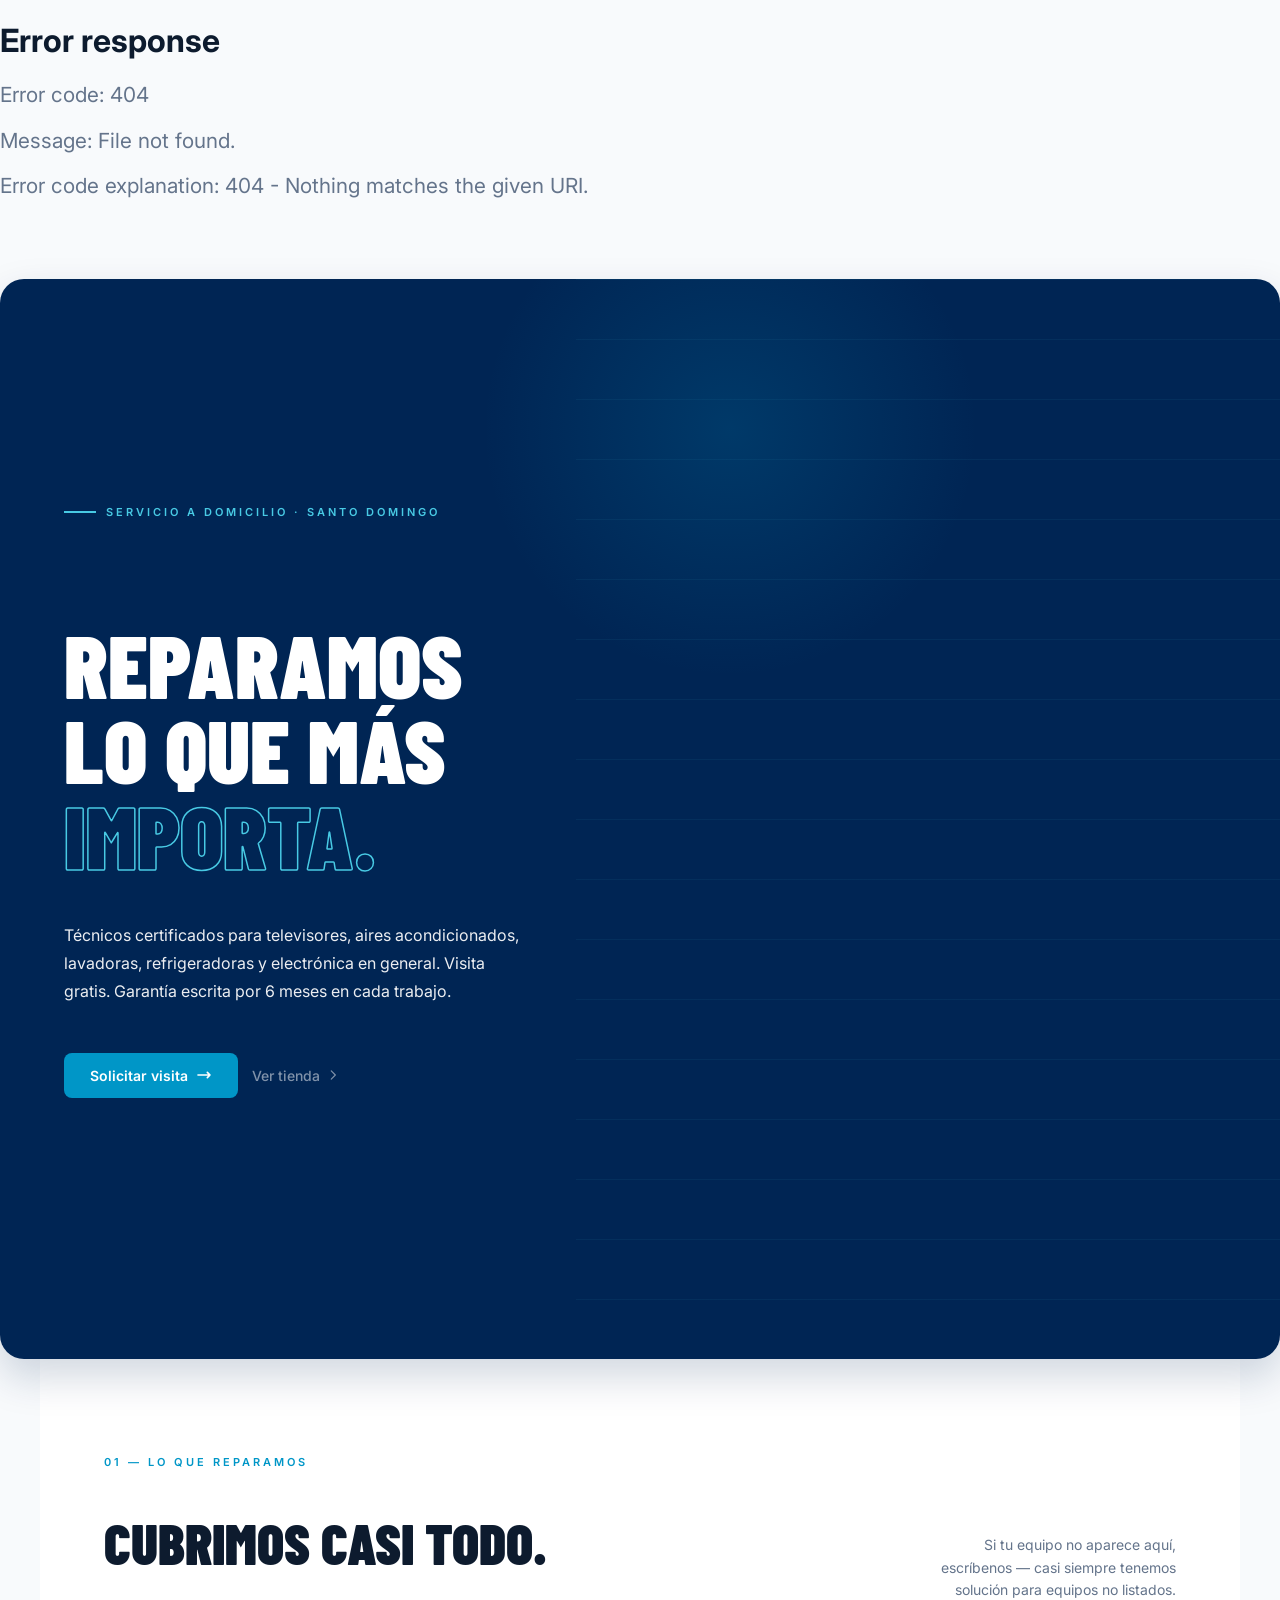
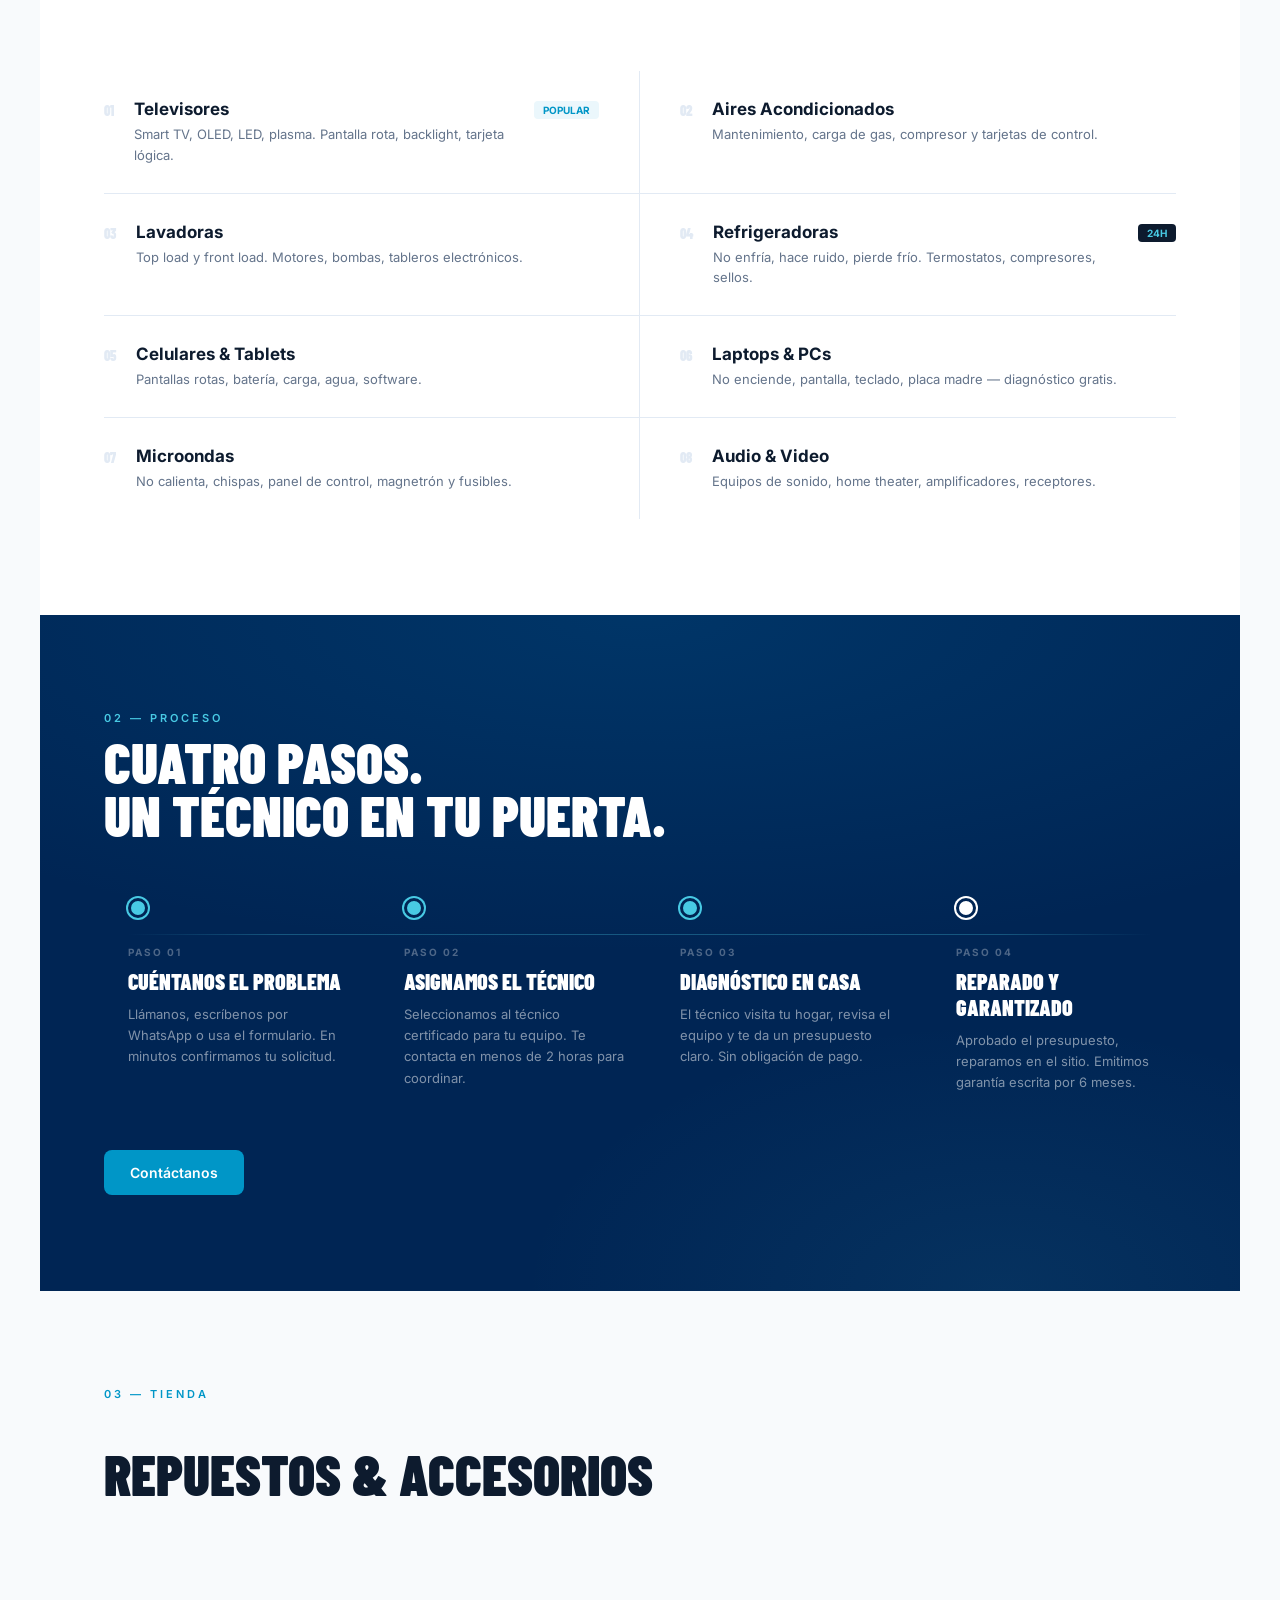
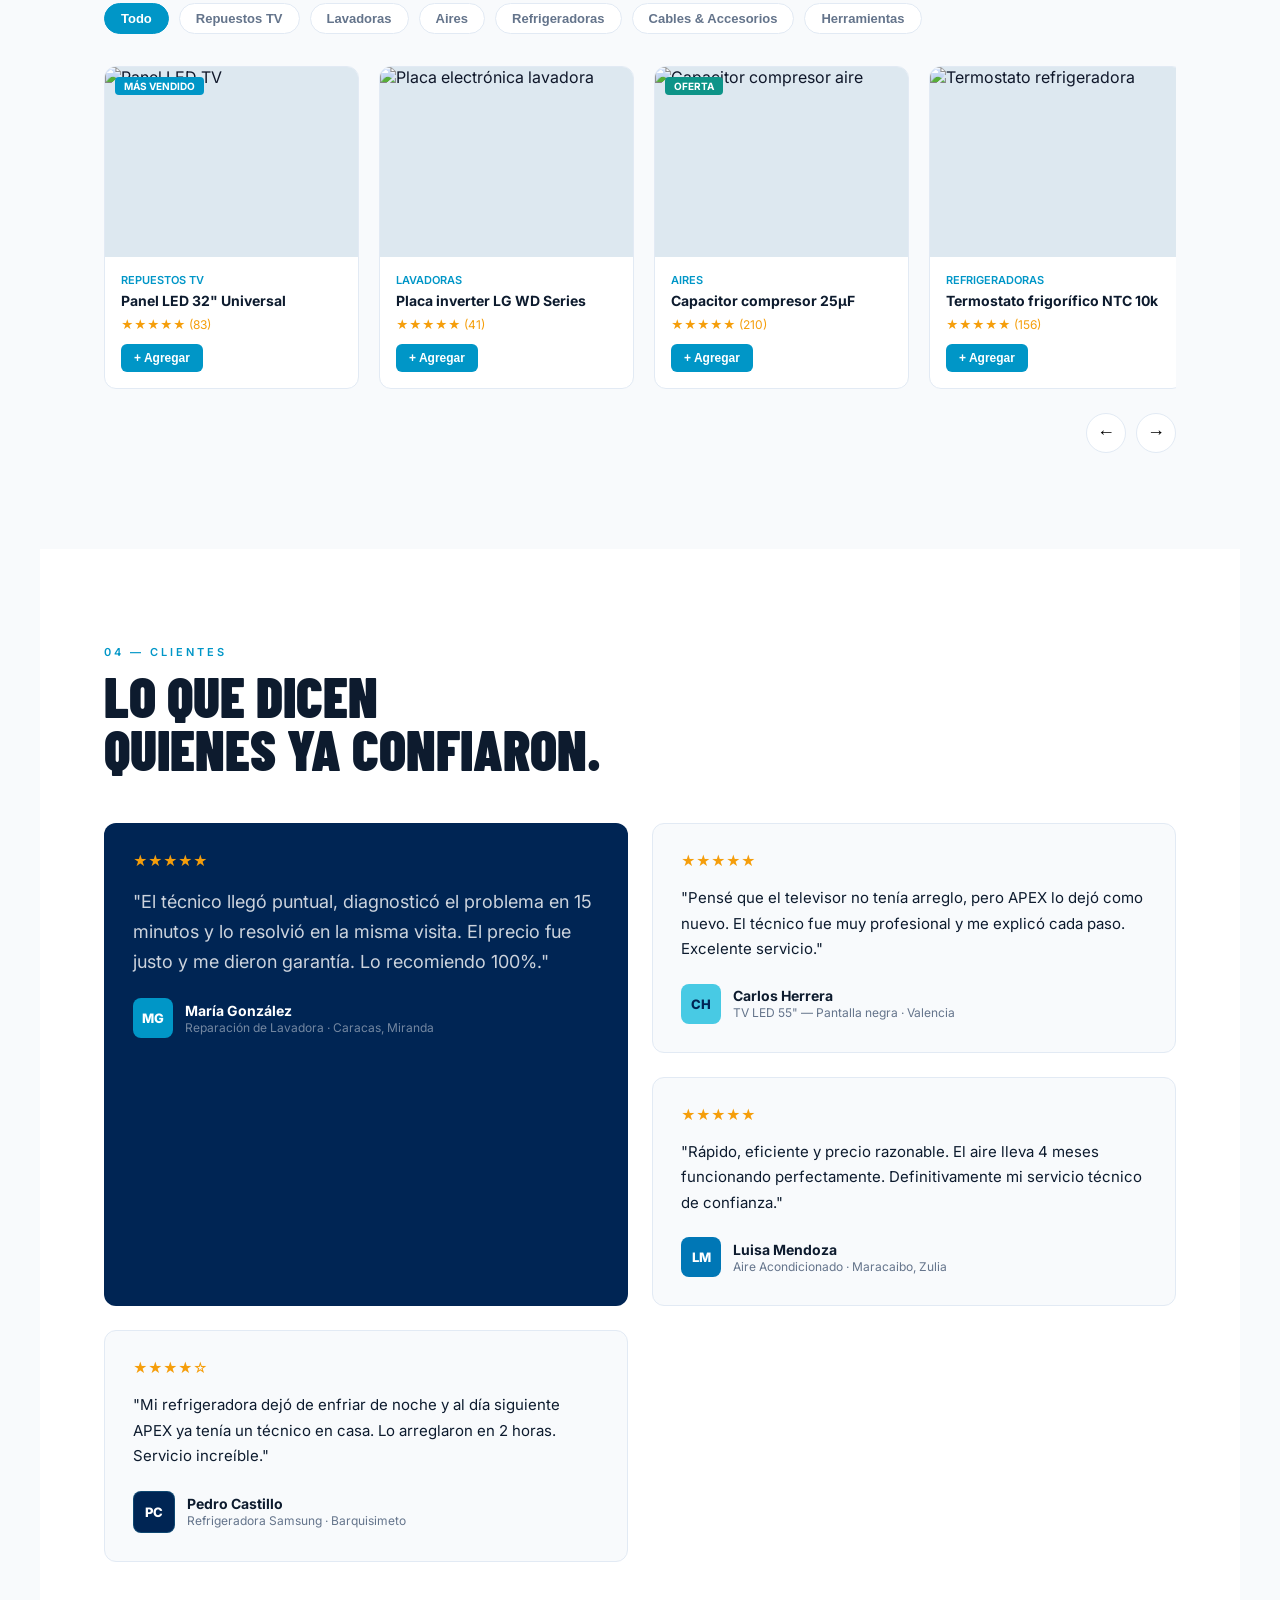
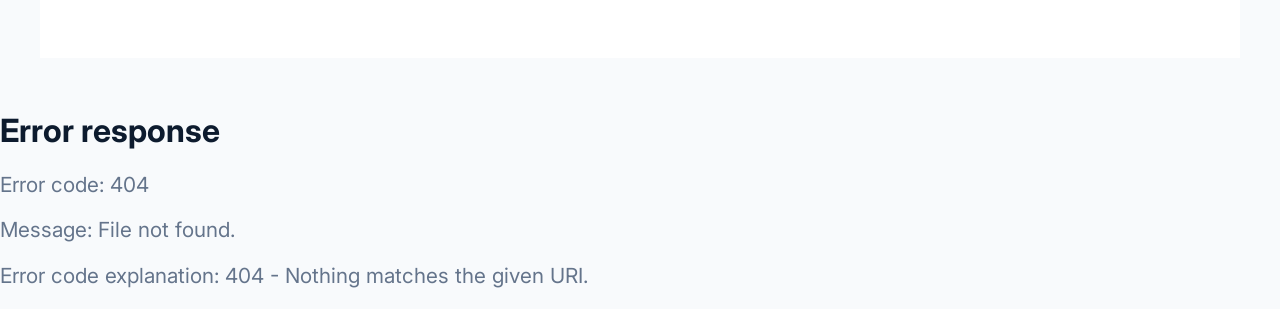
==== index.html @ 560bd7df "mira a ve" ====
<!DOCTYPE html>
<html lang="es">
<head>
    <meta charset="UTF-8">
    <meta name="viewport" content="width=device-width, initial-scale=1.0">
    <title>Apex Electrónica</title>
    <link rel="stylesheet" href="css/styles.css">
    <link rel="stylesheet" href="css/index.css">
    <link rel="icon" type="image/png" sizes="32x32" href="img/Logo Apex.png">
    <link href="https://fonts.googleapis.com/css2?family=Barlow+Condensed:wght@700;800;900&family=Inter:wght@400;500;600&display=swap" rel="stylesheet">
</head>
<body>

    <div id="header-container"></div>
    <main>

        <section class="hero" id="inicio">
            <div class="hero-lines"></div>
            <div class="hero-glow"></div>
            <div class="hero-left">
                <div class="hero-eyebrow">
                    <div class="eyebrow-line"></div>
                    <span class="eyebrow-text">Servicio a domicilio · Santo Domingo</span>
                </div>
                <h1 class="hero-h1">
                    Reparamos<br>
                    lo que más<br>
                    <span class="line-alt">importa.</span>
                </h1>
                <p class="hero-sub">
                    Técnicos certificados para televisores, aires acondicionados, lavadoras, refrigeradoras y electrónica en general. Visita gratis. Garantía escrita por 6 meses en cada trabajo.
                </p>
                <div class="hero-cta">
                    <a href="pages/contacto.html" class="btn-fill">
                        Solicitar visita 
                        <svg class="arrow-svg" width="16" height="16" fill="none" viewBox="0 0 24 24" stroke="currentColor" stroke-width="2.5"><path stroke-linecap="round" stroke-linejoin="round" d="M17 8l4 4m0 0l-4 4m4-4H3"/></svg>
                    </a>
                    <a href="pages/tienda.html" class="btn-ghost">
                        Ver tienda
                        <svg width="14" height="14" fill="none" viewBox="0 0 24 24" stroke="currentColor" stroke-width="2"><path stroke-linecap="round" stroke-linejoin="round" d="M9 5l7 7-7 7"/></svg>
                    </a>
                </div>
            </div>
        </section>

        <section class="services" id="servicios">
            <div class="section-head">
                <div><div class="section-kicker">01 — Lo que reparamos</div><h2 class="section-h2">Cubrimos casi todo.</h2></div>
                <p class="section-aside">Si tu equipo no aparece aquí, escríbenos — casi siempre tenemos solución para equipos no listados.</p>
            </div>
            <div class="service-list">
                <div class="service-item"><span class="si-num">01</span><div class="si-body"><div class="si-name">Televisores</div><div class="si-desc">Smart TV, OLED, LED, plasma. Pantalla rota, backlight, tarjeta lógica.</div></div><span class="si-badge badge-pop">Popular</span></div>
                <div class="service-item"><span class="si-num">02</span><div class="si-body"><div class="si-name">Aires Acondicionados</div><div class="si-desc">Mantenimiento, carga de gas, compresor y tarjetas de control.</div></div></div>
                <div class="service-item"><span class="si-num">03</span><div class="si-body"><div class="si-name">Lavadoras</div><div class="si-desc">Top load y front load. Motores, bombas, tableros electrónicos.</div></div></div>
                <div class="service-item"><span class="si-num">04</span><div class="si-body"><div class="si-name">Refrigeradoras</div><div class="si-desc">No enfría, hace ruido, pierde frío. Termostatos, compresores, sellos.</div></div><span class="si-badge badge-urg">24h</span></div>
                <div class="service-item"><span class="si-num">05</span><div class="si-body"><div class="si-name">Celulares & Tablets</div><div class="si-desc">Pantallas rotas, batería, carga, agua, software.</div></div></div>
                <div class="service-item"><span class="si-num">06</span><div class="si-body"><div class="si-name">Laptops & PCs</div><div class="si-desc">No enciende, pantalla, teclado, placa madre — diagnóstico gratis.</div></div></div>
                <div class="service-item"><span class="si-num">07</span><div class="si-body"><div class="si-name">Microondas</div><div class="si-desc">No calienta, chispas, panel de control, magnetrón y fusibles.</div></div></div>
                <div class="service-item"><span class="si-num">08</span><div class="si-body"><div class="si-name">Audio & Video</div><div class="si-desc">Equipos de sonido, home theater, amplificadores, receptores.</div></div></div>
            </div>
        </section>

        <section class="how" id="proceso">
            <div style="position:relative;z-index:1">
                <div class="section-kicker">02 — Proceso</div>
                <h2 class="section-h2" style="margin-top:10px">Cuatro pasos.<br>Un técnico en tu puerta.</h2>
                <div class="steps-scroller">
                    <div class="step-card"><div class="step-dot"></div><div class="step-n">Paso 01</div><div class="step-title">Cuéntanos el problema</div><div class="step-desc">Llámanos, escríbenos por WhatsApp o usa el formulario. En minutos confirmamos tu solicitud.</div></div>
                    <div class="step-card"><div class="step-dot"></div><div class="step-n">Paso 02</div><div class="step-title">Asignamos el técnico</div><div class="step-desc">Seleccionamos al técnico certificado para tu equipo. Te contacta en menos de 2 horas para coordinar.</div></div>
                    <div class="step-card"><div class="step-dot"></div><div class="step-n">Paso 03</div><div class="step-title">Diagnóstico en casa</div><div class="step-desc">El técnico visita tu hogar, revisa el equipo y te da un presupuesto claro. Sin obligación de pago.</div></div>
                    <div class="step-card" style="padding-right:0"><div class="step-dot" style="background:#fff;box-shadow:0 0 0 2px #fff"></div><div class="step-n">Paso 04</div><div class="step-title">Reparado y garantizado</div><div class="step-desc">Aprobado el presupuesto, reparamos en el sitio. Emitimos garantía escrita por 6 meses.</div></div>
                </div>
                <div class="how-cta-row"><a href="pages/contacto.html" class="btn-fill">Contáctanos</a><span class="how-cta-note"></span></div>
            </div>
        </section>

        <section class="store" id="tienda">
            <div class="section-head"><div><div class="section-kicker">03 — Tienda</div><h2 class="section-h2">Repuestos & Accesorios</h2></div></div>
            <div class="store-controls"><button class="pill on">Todo</button><button class="pill">Repuestos TV</button><button class="pill">Lavadoras</button><button class="pill">Aires</button><button class="pill">Refrigeradoras</button><button class="pill">Cables & Accesorios</button><button class="pill">Herramientas</button></div>
            <div class="products-track-wrap"><div class="products-track" id="track">
                <div class="product-card"><div class="pc-img"><img src="https://images.unsplash.com/photo-1593784991095-a205069470b6?w=400&h=300&fit=crop&auto=format" alt="Panel LED TV" loading="lazy"><span class="pc-sticker s-hot">Más vendido</span></div><div class="pc-body"><div class="pc-cat">Repuestos TV</div><div class="pc-name">Panel LED 32" Universal</div><div class="pc-stars">★★★★★ <span>(83)</span></div><div class="pc-foot"><button class="add-btn">+ Agregar</button></div></div></div>
                <div class="product-card"><div class="pc-img"><img src="https://images.unsplash.com/photo-1558618666-fcd25c85cd64?w=400&h=300&fit=crop&auto=format" alt="Placa electrónica lavadora" loading="lazy"></div><div class="pc-body"><div class="pc-cat">Lavadoras</div><div class="pc-name">Placa inverter LG WD Series</div><div class="pc-stars">★★★★★ <span>(41)</span></div><div class="pc-foot"><button class="add-btn">+ Agregar</button></div></div></div>
                <div class="product-card"><div class="pc-img"><img src="https://images.unsplash.com/photo-1625961332771-3f40b0e2bdcf?w=400&h=300&fit=crop&auto=format" alt="Capacitor compresor aire" loading="lazy"><span class="pc-sticker s-sale">Oferta</span></div><div class="pc-body"><div class="pc-cat">Aires</div><div class="pc-name">Capacitor compresor 25µF</div><div class="pc-stars">★★★★★ <span>(210)</span></div><div class="pc-foot"><button class="add-btn">+ Agregar</button></div></div></div>
                <div class="product-card"><div class="pc-img"><img src="https://images.unsplash.com/photo-1584568694244-14fbdf83bd30?w=400&h=300&fit=crop&auto=format" alt="Termostato refrigeradora" loading="lazy"></div><div class="pc-body"><div class="pc-cat">Refrigeradoras</div><div class="pc-name">Termostato frigorífico NTC 10k</div><div class="pc-stars">★★★★★ <span>(156)</span></div><div class="pc-foot"><button class="add-btn">+ Agregar</button></div></div></div>
                <div class="product-card"><div class="pc-img"><img src="https://images.unsplash.com/photo-1586281380349-632531db7ed4?w=400&h=300&fit=crop&auto=format" alt="Cable HDMI" loading="lazy"><span class="pc-sticker s-pop">Popular</span></div><div class="pc-body"><div class="pc-cat">Cables & Accesorios</div><div class="pc-name">Kit cable HDMI 2.12m (2 pack)</div><div class="pc-stars">★★★★★ <span>(334)</span></div><div class="pc-foot"><button class="add-btn">+ Agregar</button></div></div></div>
                <div class="product-card"><div class="pc-img"><img src="https://images.unsplash.com/photo-1504148455328-c376907d081c?w=400&h=300&fit=crop&auto=format" alt="Soldador electrónico" loading="lazy"></div><div class="pc-body"><div class="pc-cat">Herramientas</div><div class="pc-name">Soldador temperatura ajustable</div><div class="pc-stars">★★★★☆ <span>(98)</span></div><div class="pc-foot"><button class="add-btn">+ Agregar</button></div></div></div>
                <div class="product-card"><div class="pc-img"><img src="https://images.unsplash.com/photo-1520520731457-9283dd14aa66?w=400&h=300&fit=crop&auto=format" alt="Control remoto TV" loading="lazy"></div><div class="pc-body"><div class="pc-cat">Repuestos TV</div><div class="pc-name">Control remoto universal TV</div><div class="pc-stars">★★★★★ <span>(298)</span></div><div class="pc-foot"><button class="add-btn">+ Agregar</button></div></div></div>
                <div class="product-card"><div class="pc-img"><img src="https://images.unsplash.com/photo-1545259741-2ea3ebf61fa3?w=400&h=300&fit=crop&auto=format" alt="Motor bomba lavadora" loading="lazy"><span class="pc-sticker s-new">Nuevo</span></div><div class="pc-body"><div class="pc-cat">Lavadoras</div><div class="pc-name">Motor bomba lavadora 50W</div><div class="pc-stars">★★★★☆ <span>(52)</span></div><div class="pc-foot"><button class="add-btn">+ Agregar</button></div></div></div>
            </div></div>
            <div class="track-nav"><button class="track-btn" id="prev" onclick="scrollStore(-1)">←</button><button class="track-btn" id="next" onclick="scrollStore(1)">→</button></div>
        </section>

        <section class="reviews" id="clientes">
            <div class="section-kicker">04 — Clientes</div>
            <h2 class="section-h2" style="margin-top:10px">Lo que dicen<br>quienes ya confiaron.</h2>
            <div class="reviews-grid">
                <div class="review-card"><div class="rv-stars">★★★★★</div><p class="rv-text" style="font-size:18px;line-height:1.65">"El técnico llegó puntual, diagnosticó el problema en 15 minutos y lo resolvió en la misma visita. El precio fue justo y me dieron garantía. Lo recomiendo 100%."</p><div class="rv-foot"><div class="rv-avatar" style="background:var(--sky)">MG</div><div><div class="rv-name">María González</div><div class="rv-meta">Reparación de Lavadora · Caracas, Miranda</div></div></div></div>
                <div class="review-card"><div class="rv-stars">★★★★★</div><p class="rv-text">"Pensé que el televisor no tenía arreglo, pero APEX lo dejó como nuevo. El técnico fue muy profesional y me explicó cada paso. Excelente servicio."</p><div class="rv-foot"><div class="rv-avatar" style="background:var(--cyan);color:var(--navy)">CH</div><div><div class="rv-name">Carlos Herrera</div><div class="rv-meta">TV LED 55" — Pantalla negra · Valencia</div></div></div></div>
                <div class="review-card"><div class="rv-stars">★★★★★</div><p class="rv-text">"Rápido, eficiente y precio razonable. El aire lleva 4 meses funcionando perfectamente. Definitivamente mi servicio técnico de confianza."</p><div class="rv-foot"><div class="rv-avatar" style="background:var(--blue)">LM</div><div><div class="rv-name">Luisa Mendoza</div><div class="rv-meta">Aire Acondicionado · Maracaibo, Zulia</div></div></div></div>
                <div class="review-card"><div class="rv-stars">★★★★☆</div><p class="rv-text">"Mi refrigeradora dejó de enfriar de noche y al día siguiente APEX ya tenía un técnico en casa. Lo arreglaron en 2 horas. Servicio increíble."</p><div class="rv-foot"><div class="rv-avatar" style="background:var(--navy);border:1px solid rgba(72,202,228,0.2)">PC</div><div><div class="rv-name">Pedro Castillo</div><div class="rv-meta">Refrigeradora Samsung · Barquisimeto</div></div></div></div>
            </div>
        </section>

    </main>

    <div id="footer-container"></div>
    <script src="js/script.js"></script>
    <script>
        // Funcionalidad del carrusel de tienda
        let storePos = 0;
        const storeStep = 1;
        function scrollStore(dir) {
            const track = document.getElementById('track');
            if(!track) return;
            const cards = track.querySelectorAll('.product-card');
            if(!cards.length) return;
            const card = cards[0];
            const cardW = card.offsetWidth + 20;
            const max = Math.max(0, cards.length - 4);
            storePos = Math.max(0, Math.min(max, storePos + dir * storeStep));
            track.style.transform = `translateX(-${storePos * cardW}px)`;
        }
        // Filtro simple para los pills
        document.querySelectorAll('.pill').forEach(btn => {
            btn.addEventListener('click', function() {
                document.querySelectorAll('.pill').forEach(p => p.classList.remove('on'));
                this.classList.add('on');
            });
        });
    </script>
</body>
</html>
---- css/styles.css ----
:root {
    --primary: #002554;
    --secondary: #0096C7;
    --background: #F8FAFC;
    --accent: #48CAE4;
    --card: #FFFFFF;
    --text: #ffffff;
    --text-dark: #0f172a;
    --text-secondary: #64748B;
    --hero-end: #0077B6;
}

html {
color: var(--text);
font-family: poppins, sans-serif;
background-color: var(--background);
}

header {
    font-size: 18px;
    display: flex;
    justify-content: space-between;
    align-items: center;
    height: 60px;
    width: 100%;
    margin: 0;
    padding-top: 15px;
    background: var(--primary);
}

nav ul {
    display: flex;
    gap: 10px;
    list-style: none;
    margin-top: 3px;
    margin-right: -70px;
}

nav li {
    display: inline;
}

nav a {
    color: var(--text);
    text-decoration: none;
    font-weight: bold;
    padding: 5px;
    border-radius: 10px;
    transition: background-color 0.3s ease, color 0.3s ease;
}

nav a:hover {
    background-color: var(--accent);
    border: 0px solid var(--accent);
}

.footer {
    background-color: var(--primary);
    color: var(--text);
    font-size: 1.2rem;
    margin-top: 7rem;
    padding-bottom: 5px;
}

.footer-container {
    max-width: 1200px;
    margin: 0 auto;
    padding-left: 50px;
    display: flex;
    flex-wrap: wrap;
    justify-content: space-between;
    gap: 1rem;
}

.footer-brand,
.footer-links,
.footer-contact {
    flex: 1;
    min-width: 220px;
}

.footer h3,
.footer h4 {
    color: var(--accent);
    font-size: 1.5rem;
    margin-bottom: 0.5rem;
}

.footer p,
.footer a {
    margin: 1rem 0;
    font-size:1.3rem;
    color: var(--text);
    text-decoration: none;
    line-height: 1;
    transition: color 0.3s ease;
}

.footer a:hover {
    color: var(--accent);
}

.footer-links ul {
    list-style: none;
    padding: 5px;
    gap: 0px;
    margin-top: -8px;
}

.footer-links li {
    margin: 0.3rem 0;
}

.footer-bottom {
    border-top: 1px solid rgba(72, 202, 228, 0.35);
    text-align: center;
    padding: 0.5rem;
    margin-top: 1rem;
}

.footer-bottom p {
    margin: 0;
    color: var(--text);
}

a {
    color:  var(--secondary);
    text-decoration: none;
}

p{
    color: var(--text-secondary);
    font-size: 1.3rem;
}

.hero {
    background: linear-gradient(135deg, var(--primary), var(--hero-end));
    color: var(--text);
    padding: 3rem 2rem;
    border-radius: 24px;
    box-shadow: 0 18px 40px rgba(0, 37, 84, 0.18);
}

.hero h2,
.hero p {
    color: var(--text);
}

.hero p {
    opacity: 0.92;
}

.card {
    background: var(--card);
    color: var(--text-dark);
}

.btn-primary,
.btn-whatsapp {
    background-color: var(--secondary);
}

.btn-primary:hover,
.btn-whatsapp:hover {
    background-color: var(--accent);
}

.btn-secondary {
    border: 2px solid var(--accent);
    color: var(--primary);
    background: transparent;
}

.btn-secondary:hover {
    background: rgba(72, 202, 228, 0.12);
}

main {
    color: var(--text-dark);
    padding: 2rem;
    max-width: 1200px;
    margin: 0 auto;
}

body {
    margin: 0;
    padding: 0;
}

#logo {
    margin-top: -22px;
    object-fit: cover;
    width: auto;
    height: 100px;
}

#logo-div{
    padding-top: 12px;
    display: flex;
    justify-content: center;
}

#logo-text {
    
    gap: 10px;
    font-size: 1.2rem;
    font-weight: bold;
    color: var(--text);
}

.btn-whatsapp {
    display: inline-block;
    background-color: #25D366;
    color: white;                                                                                                                       
    text-decoration: none;
    padding: 15px;
    margin-bottom: 10px;
    margin-right: 10px;
    border-radius: 50px;
    font-size: 1.1rem;
    font-weight: bold;
    transition: all 0.3s ease;
    box-shadow: 0 4px 15px rgba(37, 211, 102, 0.3);
}

.btn-whatsapp:hover {
    background-color: #1DA851;
    box-shadow: 0 6px 20px rgba(29, 168, 81, 0.4);
}
---- css/index.css ----
:root {
    --navy: #002554;
    --blue: #0077B6;
    --sky: #0096C7;
    --cyan: #48CAE4;
    --bg: #F8FAFC;
    --white: #FFFFFF;
    --muted: #64748B;
    --dark: #0D1B2E;
    --border: #E2EAF4;
}

html {
    scroll-behavior: smooth;
}

body {
    font-family: 'Inter', sans-serif;
    background: var(--bg);
    color: var(--dark);
    overflow-x: hidden;
}


main {
    padding-top: 60px;
}

.hero {
    min-height: 100vh;
    background: var(--navy);
    display: grid;
    grid-template-columns: 1fr;
    gap: 0;
    padding: 100px 0 80px;
    position: relative;
    overflow: hidden;
    width: 100vw;
    margin-left: calc(50% - 50vw);
    margin-right: calc(50% - 50vw);
}

.hero-lines {
    position: absolute;
    top: 0;
    right: 0;
    bottom: 0;
    width: 55%;
    background: repeating-linear-gradient(0deg, transparent, transparent 59px, rgba(72,202,228,0.06) 59px, rgba(72,202,228,0.06) 60px);
    pointer-events: none;
}

.hero-glow {
    position: absolute;
    top: -100px;
    right: 300px;
    width: 500px;
    height: 500px;
    background: radial-gradient(circle, rgba(0,150,199,0.18) 0%, transparent 70%);
    pointer-events: none;
}

.hero-left {
    position: relative;
    display: flex;
    flex-direction: column;
    justify-content: center;
    padding: 0 5vw 0 5vw;
}

.hero-eyebrow {
    display: flex;
    align-items: center;
    gap: 10px;
    margin-bottom: 28px;
}

.eyebrow-line {
    width: 32px;
    height: 2px;
    background: var(--cyan);
}

.eyebrow-text {
    font-size: 11px;
    font-weight: 600;
    letter-spacing: 3px;
    text-transform: uppercase;
    color: var(--cyan);
}

.hero-h1 {
    font-family: 'Barlow Condensed', sans-serif;
    font-size: clamp(58px, 7vw, 92px);
    font-weight: 900;
    line-height: .95;
    text-transform: uppercase;
    color: #fff;
    margin-bottom: 28px;
}

.hero-h1 .line-alt {
    color: transparent;
    -webkit-text-stroke: 1.5px var(--cyan);
    display: block;
}

.hero-sub {
    font-size: 16px;
    line-height: 1.75;
    color: rgba(255,255,255,0.6);
    max-width: 460px;
    margin-bottom: 48px;
}

.hero-cta {
    display: flex;
    gap: 14px;
    align-items: center;
    margin-bottom: 56px;
}

.btn-fill {
    background: var(--sky);
    color: #fff;
    border: none;
    border-radius: 8px;
    padding: 14px 26px;
    font-size: 14px;
    font-weight: 600;
    cursor: pointer;
    display: flex;
    align-items: center;
    gap: 8px;
    transition: background .2s;
}

.btn-fill:hover {
    background: #007daa;
}

.btn-ghost {
    background: none;
    border: none;
    color: rgba(255,255,255,0.5);
    font-size: 14px;
    font-weight: 500;
    cursor: pointer;
    display: flex;
    align-items: center;
    gap: 6px;
}

.btn-ghost:hover {
    color: #fff;
}

.hero-trust {
    display: flex;
    gap: 32px;
}

.trust-item {
    display: flex;
    flex-direction: column;
    gap: 2px;
}

.trust-num {
    font-family: 'Barlow Condensed', sans-serif;
    font-size: 32px;
    font-weight: 900;
    color: #fff;
}

.trust-label {
    font-size: 12px;
    color: rgba(255,255,255,0.4);
    letter-spacing: .5px;
}

.hero-right {
    position: relative;
    display: flex;
    align-items: center;
    justify-content: center;
}

.book-panel {
    background: #fff;
    border-radius: 16px;
    padding: 32px 28px;
    width: 100%;
    box-shadow: 0 0 0 1px rgba(0,37,84,0.12), 0 24px 64px rgba(0,37,84,0.2);
}

.panel-tag {
    font-size: 10px;
    font-weight: 700;
    letter-spacing: 2px;
    text-transform: uppercase;
    color: var(--sky);
    margin-bottom: 16px;
    display: block;
}

.panel-title {
    font-family: 'Barlow Condensed', sans-serif;
    font-size: 26px;
    font-weight: 900;
    color: var(--dark);
    margin-bottom: 6px;
    line-height: 1.1;
    text-transform: uppercase;
}

.panel-sub {
    font-size: 13px;
    color: var(--muted);
    margin-bottom: 22px;
    line-height: 1.5;
}

.form-field {
    background: var(--bg);
    border: 1.5px solid var(--border);
    border-radius: 8px;
    padding: 12px 14px;
    font-size: 14px;
    width: 100%;
    font-family: 'Inter', sans-serif;
    margin-bottom: 10px;
}

.form-field:focus {
    border-color: var(--sky);
    outline: none;
}

.send-btn {
    width: 100%;
    background: var(--sky);
    color: #fff;
    border: none;
    border-radius: 8px;
    padding: 14px;
    font-size: 14px;
    font-weight: 700;
    cursor: pointer;
    margin-top: 4px;
}

.send-btn:hover {
    background: #007daa;
}

.panel-note {
    font-size: 11px;
    color: var(--muted);
    text-align: center;
    margin-top: 14px;
}

.services {
    padding: 96px 5vw;
    background: var(--white);
}

.section-head {
    display: flex;
    justify-content: space-between;
    align-items: flex-end;
    margin-bottom: 56px;
    gap: 24px;
}

.section-kicker {
    font-size: 11px;
    font-weight: 600;
    letter-spacing: 3px;
    text-transform: uppercase;
    color: var(--sky);
    margin-bottom: 10px;
}

.section-h2 {
    font-family: 'Barlow Condensed', sans-serif;
    font-size: clamp(36px, 4.5vw, 56px);
    font-weight: 900;
    color: var(--dark);
    line-height: .95;
    text-transform: uppercase;
}

.section-aside {
    font-size: 14px;
    color: var(--muted);
    max-width: 260px;
    text-align: right;
    line-height: 1.6;
}

.service-list {
    display: grid;
    grid-template-columns: 1fr 1fr;
    gap: 0;
}

.service-item {
    display: flex;
    align-items: flex-start;
    gap: 20px;
    padding: 28px 0;
    border-bottom: 1px solid var(--border);
    cursor: pointer;
}

.service-item:hover .si-num {
    color: var(--sky);
}

.service-item:nth-child(odd) {
    padding-right: 40px;
    border-right: 1px solid var(--border);
}

.service-item:nth-child(even) {
    padding-left: 40px;
}

.service-item:nth-last-child(-n+2) {
    border-bottom: none;
}

.si-num {
    font-family: 'Barlow Condensed', sans-serif;
    font-size: 14px;
    font-weight: 900;
    color: var(--border);
    flex-shrink: 0;
    margin-top: 3px;
    transition: color .2s;
}

.si-body {
    flex: 1;
}

.si-name {
    font-size: 17px;
    font-weight: 700;
    color: var(--dark);
    margin-bottom: 5px;
}

.si-desc {
    font-size: 13px;
    color: var(--muted);
    line-height: 1.55;
}

.si-price {
    font-size: 13px;
    font-weight: 700;
    color: var(--sky);
    margin-top: 8px;
}

.si-badge {
    flex-shrink: 0;
    padding: 3px 9px;
    border-radius: 4px;
    font-size: 10px;
    font-weight: 700;
    text-transform: uppercase;
    margin-top: 2px;
}

.badge-pop {
    background: #EBF7FC;
    color: var(--sky);
}

.badge-urg {
    background: #0D1B2E;
    color: var(--cyan);
}

.how {
    padding: 96px 5vw;
    background: var(--navy);
    position: relative;
    overflow: hidden;
}

.how::before {
    content: '';
    position: absolute;
    inset: 0;
    background: radial-gradient(ellipse 80% 50% at 50% 0%, rgba(0,119,182,0.2), transparent), radial-gradient(ellipse 40% 40% at 80% 100%, rgba(72,202,228,0.08), transparent);
    pointer-events: none;
}

.how .section-h2 {
    color: #fff;
}

.how .section-kicker {
    color: var(--cyan);
}

.steps-scroller {
    display: flex;
    gap: 0;
    margin-top: 56px;
    position: relative;
}

.steps-scroller::before {
    content: '';
    position: absolute;
    top: 36px;
    left: 24px;
    right: 24px;
    height: 1px;
    background: linear-gradient(90deg, transparent, rgba(72,202,228,0.3) 15%, rgba(72,202,228,0.3) 85%, transparent);
}

.step-card {
    flex: 1;
    padding: 0 32px 0 24px;
    position: relative;
}

.step-dot {
    width: 14px;
    height: 14px;
    border-radius: 50%;
    background: var(--cyan);
    border: 3px solid var(--navy);
    box-shadow: 0 0 0 2px var(--cyan);
    margin-bottom: 28px;
}

.step-n {
    font-size: 10px;
    font-weight: 700;
    letter-spacing: 2px;
    text-transform: uppercase;
    color: rgba(255,255,255,0.3);
    margin-bottom: 10px;
}

.step-title {
    font-family: 'Barlow Condensed', sans-serif;
    font-size: 22px;
    font-weight: 900;
    color: #fff;
    margin-bottom: 10px;
    text-transform: uppercase;
}

.step-desc {
    font-size: 13px;
    color: rgba(255,255,255,0.5);
    line-height: 1.65;
}

.how-cta-row {
    margin-top: 56px;
    display: flex;
    align-items: center;
    gap: 24px;
}

.how-cta-note {
    font-size: 13px;
    color: rgba(255,255,255,0.4);
}

.store {
    padding: 96px 5vw;
    background: var(--bg);
}

.store-controls {
    display: flex;
    gap: 10px;
    margin-bottom: 32px;
    flex-wrap: wrap;
}

.pill {
    padding: 7px 16px;
    border-radius: 20px;
    border: 1.5px solid var(--border);
    background: var(--white);
    font-size: 13px;
    font-weight: 600;
    color: var(--muted);
    cursor: pointer;
}

.pill:hover,
.pill.on {
    background: var(--sky);
    color: #fff;
    border-color: var(--sky);
}

.products-track-wrap {
    overflow: hidden;
}

.products-track {
    display: flex;
    gap: 20px;
    transition: transform .4s ease;
}

.product-card {
    flex-shrink: 0;
    width: calc((100% - 60px)/4);
    background: var(--white);
    border-radius: 12px;
    border: 1px solid var(--border);
    overflow: hidden;
}

.pc-img {
    aspect-ratio: 4/3;
    position: relative;
    overflow: hidden;
    background: #dde8f0;
}

.pc-img img {
    width: 100%;
    height: 100%;
    object-fit: cover;
    display: block;
}

.pc-sticker {
    position: absolute;
    top: 10px;
    left: 10px;
    font-size: 10px;
    font-weight: 700;
    text-transform: uppercase;
    padding: 3px 9px;
    border-radius: 4px;
}

.s-hot {
    background: var(--sky);
    color: #fff;
}

.s-sale {
    background: #0D9488;
    color: #fff;
}

.s-new {
    background: var(--cyan);
    color: var(--navy);
}

.s-pop {
    background: var(--dark);
    color: #fff;
}

.pc-body {
    padding: 16px;
}

.pc-cat {
    font-size: 11px;
    font-weight: 600;
    color: var(--sky);
    text-transform: uppercase;
    margin-bottom: 5px;
}

.pc-name {
    font-size: 14px;
    font-weight: 700;
    color: var(--dark);
    margin-bottom: 8px;
}

.pc-stars {
    color: #F59E0B;
    font-size: 12px;
    margin-bottom: 12px;
}

.pc-foot {
    display: flex;
    align-items: center;
    justify-content: space-between;
}

.pc-price {
    font-size: 18px;
    font-weight: 800;
    color: var(--dark);
}

.add-btn {
    background: var(--sky);
    color: #fff;
    border: none;
    border-radius: 6px;
    padding: 7px 13px;
    font-size: 12px;
    font-weight: 700;
    cursor: pointer;
}

.add-btn:hover {
    background: #007daa;
}

.track-nav {
    display: flex;
    gap: 10px;
    margin-top: 24px;
    justify-content: flex-end;
}

.track-btn {
    width: 40px;
    height: 40px;
    border-radius: 50%;
    border: 1.5px solid var(--border);
    background: var(--white);
    cursor: pointer;
    font-size: 18px;
}

.track-btn:hover {
    border-color: var(--sky);
    color: var(--sky);
}

.reviews {
    padding: 96px 5vw;
    background: var(--white);
}

.reviews-grid {
    display: grid;
    grid-template-columns: repeat(2, 1fr);
    gap: 24px;
    margin-top: 48px;
}

.review-card {
    background: var(--bg);
    border-radius: 12px;
    padding: 28px;
    border: 1px solid var(--border);
}

.review-card:first-child {
    grid-row: span 2;
    background: var(--navy);
    border-color: transparent;
}

.review-card:first-child .rv-text {
    color: rgba(255,255,255,0.8);
}

.review-card:first-child .rv-name {
    color: #fff;
}

.review-card:first-child .rv-meta {
    color: rgba(255,255,255,0.45);
}

.rv-stars {
    color: #F59E0B;
    font-size: 14px;
    margin-bottom: 16px;
}

.rv-text {
    font-size: 15px;
    line-height: 1.7;
    color: var(--dark);
    margin-bottom: 22px;
}

.rv-foot {
    display: flex;
    align-items: center;
    gap: 12px;
}

.rv-avatar {
    width: 40px;
    height: 40px;
    border-radius: 8px;
    display: flex;
    align-items: center;
    justify-content: center;
    font-size: 13px;
    font-weight: 800;
    color: #fff;
    flex-shrink: 0;
}

.rv-name {
    font-size: 14px;
    font-weight: 700;
    color: var(--dark);
}

.rv-meta {
    font-size: 12px;
    color: var(--muted);
    margin-top: 1px;
}

.stats {
    padding: 60px 5vw;
    background: linear-gradient(90deg, var(--navy), #004080);
    display: grid;
    grid-template-columns: repeat(4, 1fr);
    gap: 24px;
}

.stat-box {
    text-align: center;
    border-right: 1px solid rgba(72,202,228,0.12);
}

.stat-box:last-child {
    border-right: none;
}

.stat-big {
    font-family: 'Barlow Condensed', sans-serif;
    font-size: 52px;
    font-weight: 900;
    color: var(--cyan);
    line-height: 1;
    margin-bottom: 6px;
}

.stat-label {
    font-size: 13px;
    color: rgba(255,255,255,0.5);
}

@media (max-width: 900px) {
    .hero {
        grid-template-columns: 1fr;
    }
    
    .hero-right {
        display: none;
    }
    
    .services .section-head {
        flex-direction: column;
        align-items: flex-start;
    }
    
    .section-aside {
        text-align: left;
        max-width: 100%;
    }
    
    .service-list {
        grid-template-columns: 1fr;
    }
    
    .service-item:nth-child(odd) {
        padding-right: 0;
        border-right: none;
    }
    
    .service-item:nth-child(even) {
        padding-left: 0;
    }
    
    .steps-scroller {
        flex-direction: column;
    }
    
    .steps-scroller::before {
        display: none;
    }
    
    .reviews-grid {
        grid-template-columns: 1fr;
    }
    
    .review-card:first-child {
        grid-row: span 1;
    }
    
    .stats {
        grid-template-columns: repeat(2, 1fr);
    }
    
    .products-track .product-card {
        width: calc((100% - 20px)/2);
    }
}
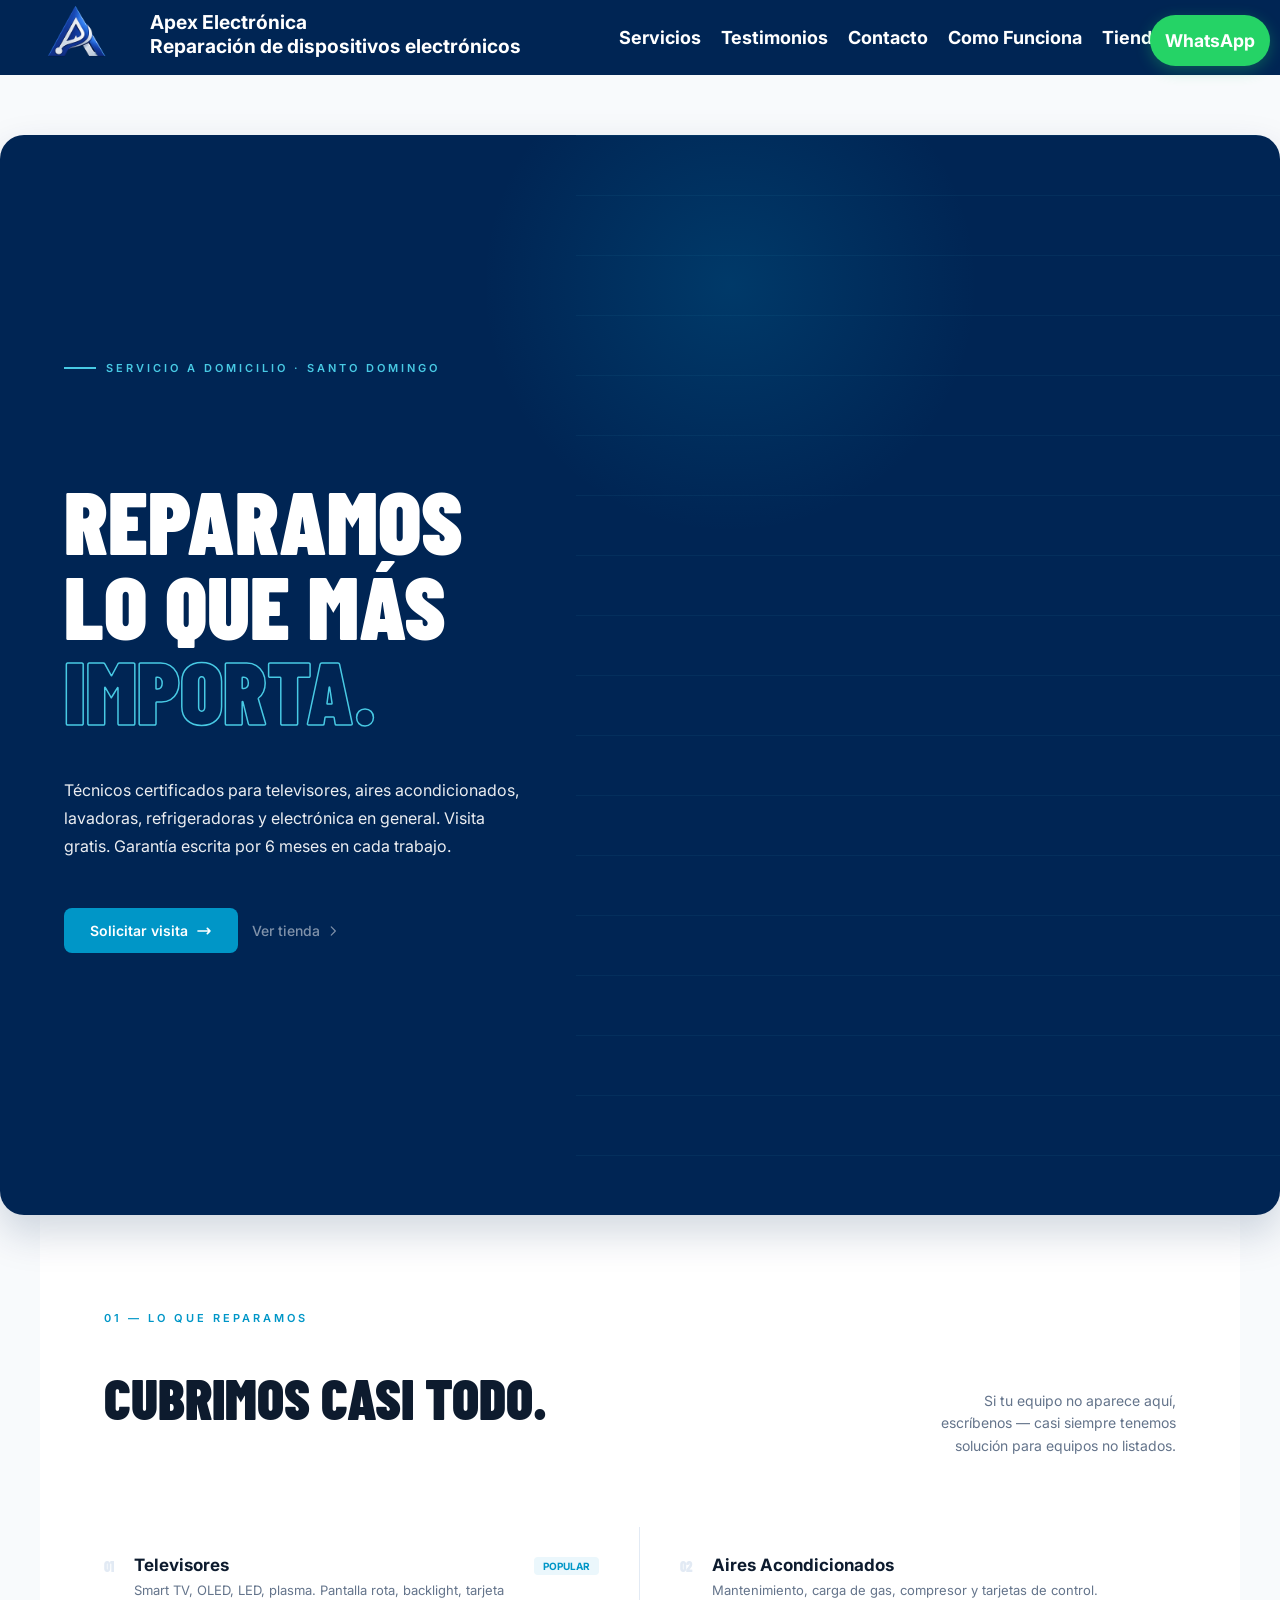
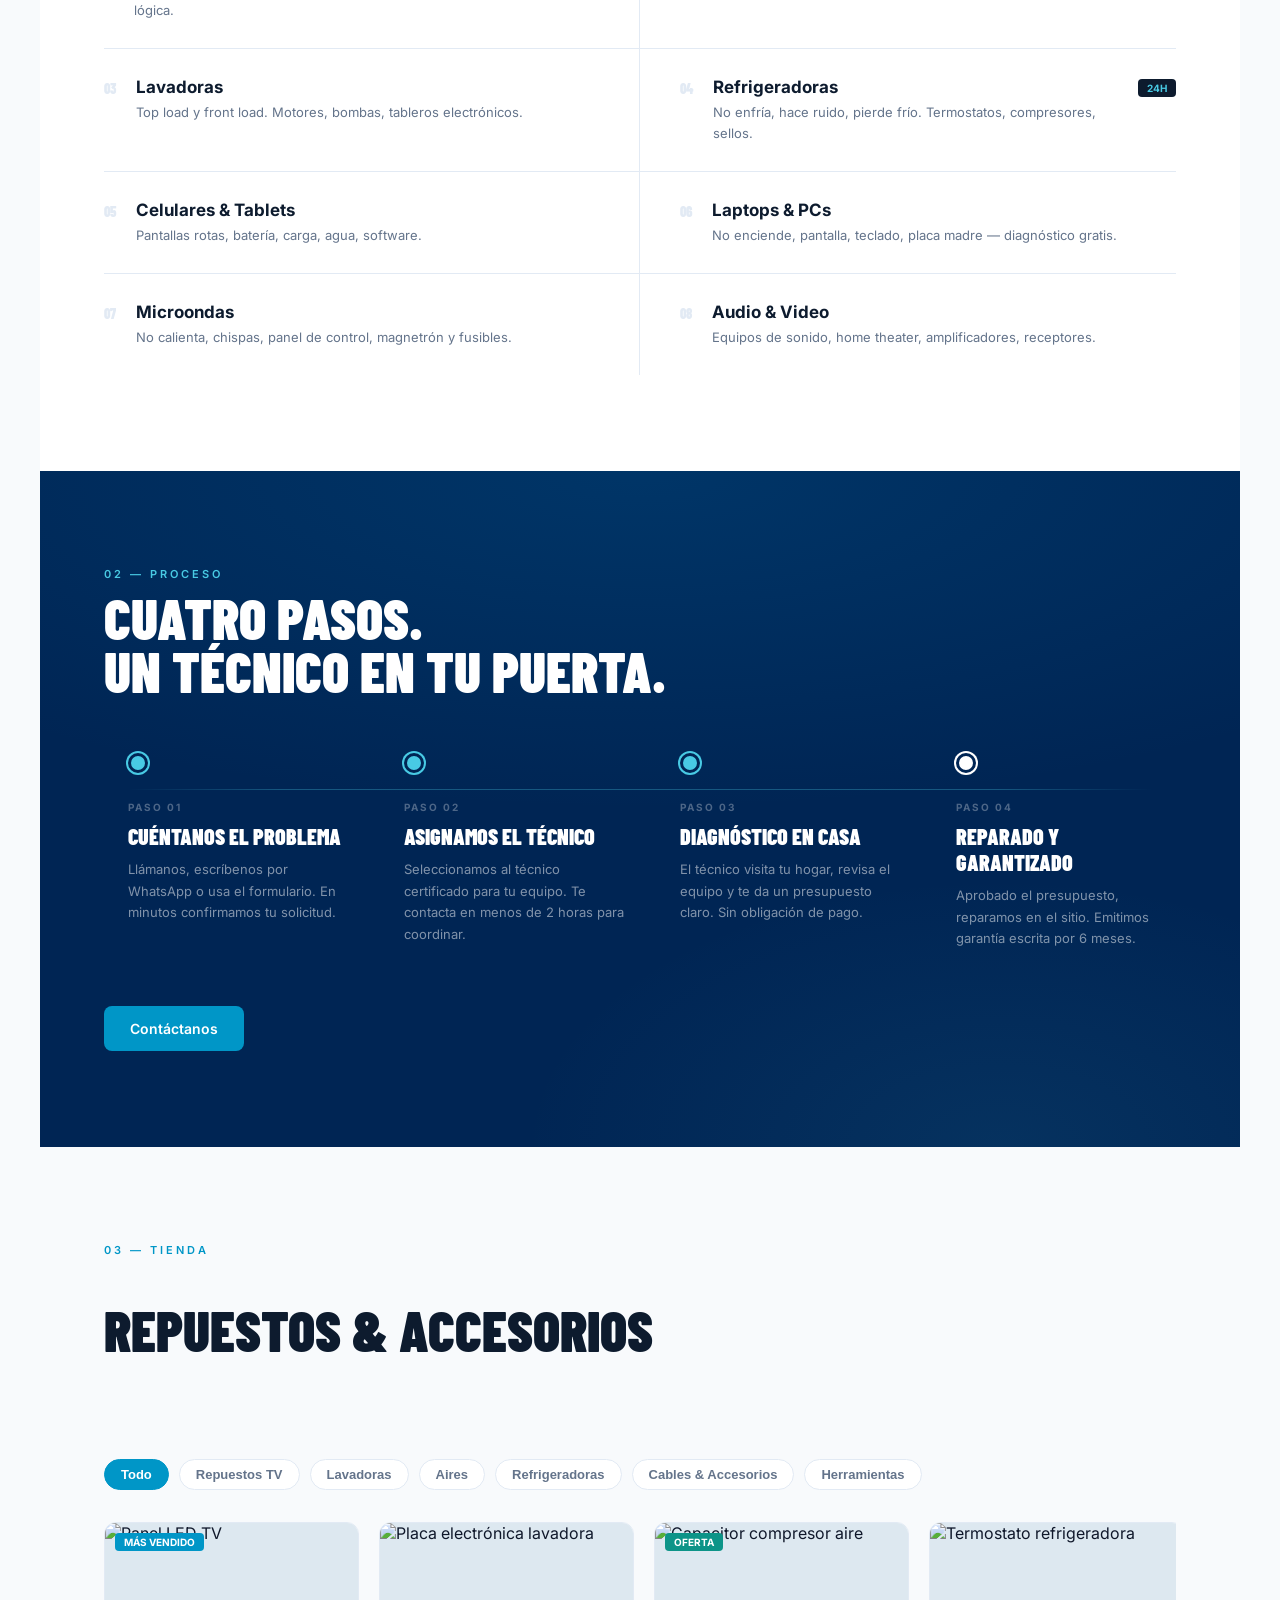
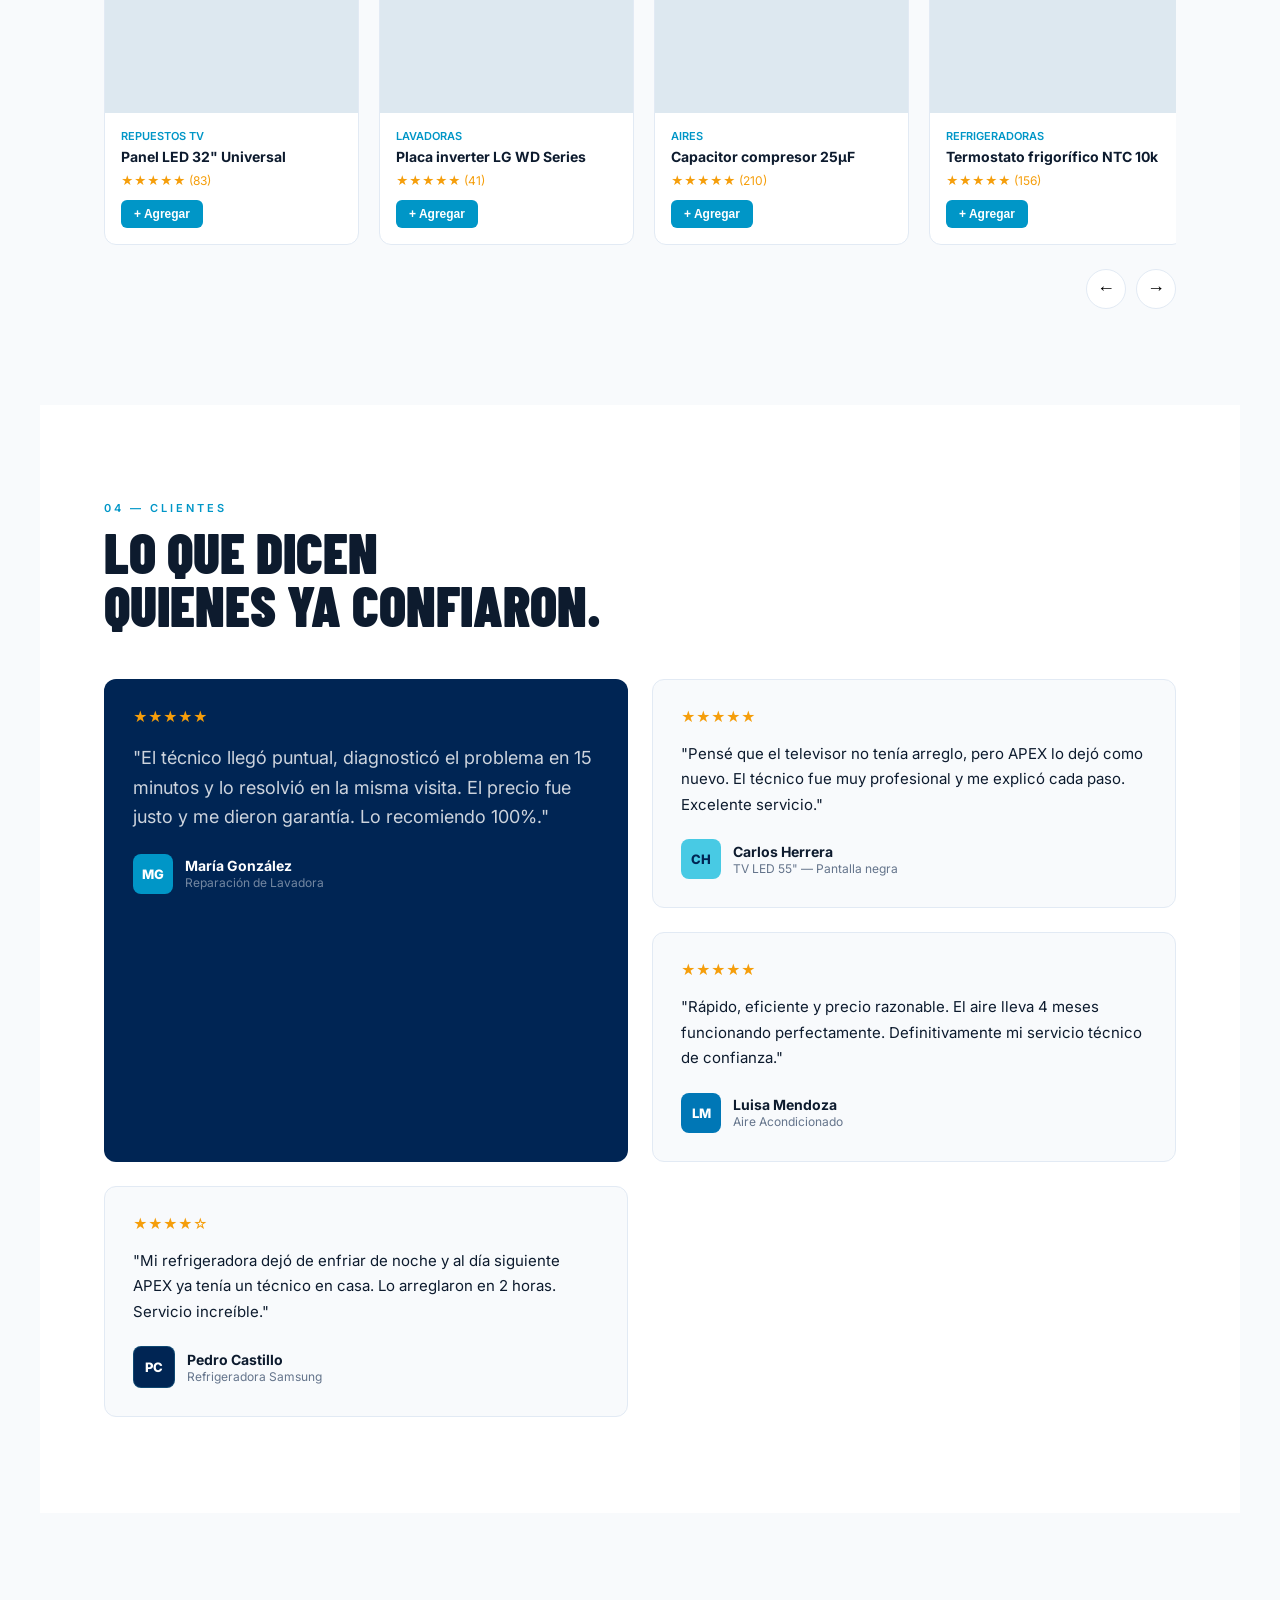
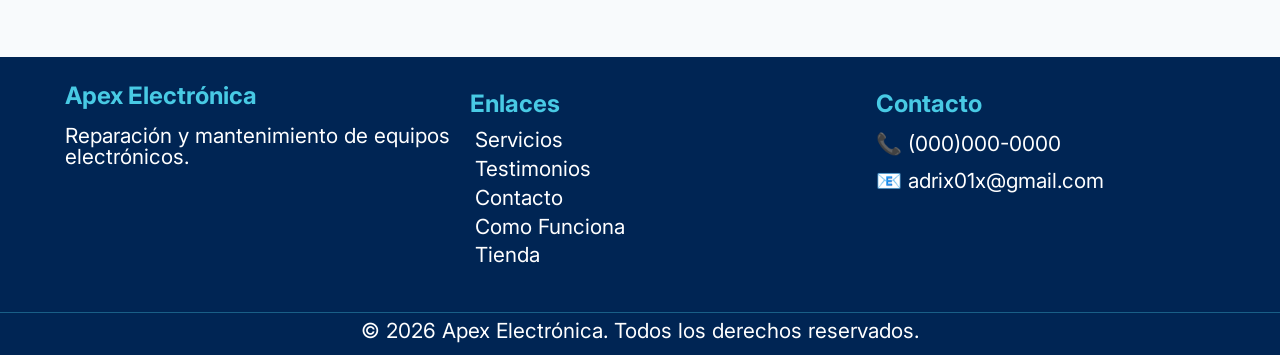
==== commit 939fd471: "Comentarios" ====
--- a/index.html
+++ b/index.html
@@ -11,7 +11,28 @@
 </head>
 <body>
 
-    <div id="header-container"></div>
+    <header>
+        <div id="logo-div">
+            <a href="index.html">
+                <img id="logo" src="img/Logo Apex.png" alt="Apex Electrónica">
+            </a>
+            <div id="logo-text">
+                <strong>Apex Electrónica</strong>
+                <br>Reparación de dispositivos electrónicos<br>
+            </div>
+        </div>
+        <nav>
+            <ul>
+                <li><a href="pages/servicios.html">Servicios</a></li>
+                <li><a href="pages/testimonios.html">Testimonios</a></li>
+                <li><a href="pages/contacto.html">Contacto</a></li>
+                <li><a href="pages/como-funciona.html">Como Funciona</a></li>
+                <li><a href="pages/tienda.html">Tienda</a></li>
+            </ul>
+        </nav>
+        <a href="#" class="btn-whatsapp">WhatsApp</a>
+    </header>
+
     <main>
 
         <section class="hero" id="inicio">
@@ -94,16 +115,42 @@
             <div class="section-kicker">04 — Clientes</div>
             <h2 class="section-h2" style="margin-top:10px">Lo que dicen<br>quienes ya confiaron.</h2>
             <div class="reviews-grid">
-                <div class="review-card"><div class="rv-stars">★★★★★</div><p class="rv-text" style="font-size:18px;line-height:1.65">"El técnico llegó puntual, diagnosticó el problema en 15 minutos y lo resolvió en la misma visita. El precio fue justo y me dieron garantía. Lo recomiendo 100%."</p><div class="rv-foot"><div class="rv-avatar" style="background:var(--sky)">MG</div><div><div class="rv-name">María González</div><div class="rv-meta">Reparación de Lavadora · Caracas, Miranda</div></div></div></div>
-                <div class="review-card"><div class="rv-stars">★★★★★</div><p class="rv-text">"Pensé que el televisor no tenía arreglo, pero APEX lo dejó como nuevo. El técnico fue muy profesional y me explicó cada paso. Excelente servicio."</p><div class="rv-foot"><div class="rv-avatar" style="background:var(--cyan);color:var(--navy)">CH</div><div><div class="rv-name">Carlos Herrera</div><div class="rv-meta">TV LED 55" — Pantalla negra · Valencia</div></div></div></div>
-                <div class="review-card"><div class="rv-stars">★★★★★</div><p class="rv-text">"Rápido, eficiente y precio razonable. El aire lleva 4 meses funcionando perfectamente. Definitivamente mi servicio técnico de confianza."</p><div class="rv-foot"><div class="rv-avatar" style="background:var(--blue)">LM</div><div><div class="rv-name">Luisa Mendoza</div><div class="rv-meta">Aire Acondicionado · Maracaibo, Zulia</div></div></div></div>
-                <div class="review-card"><div class="rv-stars">★★★★☆</div><p class="rv-text">"Mi refrigeradora dejó de enfriar de noche y al día siguiente APEX ya tenía un técnico en casa. Lo arreglaron en 2 horas. Servicio increíble."</p><div class="rv-foot"><div class="rv-avatar" style="background:var(--navy);border:1px solid rgba(72,202,228,0.2)">PC</div><div><div class="rv-name">Pedro Castillo</div><div class="rv-meta">Refrigeradora Samsung · Barquisimeto</div></div></div></div>
+                <div class="review-card"><div class="rv-stars">★★★★★</div><p class="rv-text" style="font-size:18px;line-height:1.65">"El técnico llegó puntual, diagnosticó el problema en 15 minutos y lo resolvió en la misma visita. El precio fue justo y me dieron garantía. Lo recomiendo 100%."</p><div class="rv-foot"><div class="rv-avatar" style="background:var(--sky)">MG</div><div><div class="rv-name">María González</div><div class="rv-meta">Reparación de Lavadora </div></div></div></div>
+                <div class="review-card"><div class="rv-stars">★★★★★</div><p class="rv-text">"Pensé que el televisor no tenía arreglo, pero APEX lo dejó como nuevo. El técnico fue muy profesional y me explicó cada paso. Excelente servicio."</p><div class="rv-foot"><div class="rv-avatar" style="background:var(--cyan);color:var(--navy)">CH</div><div><div class="rv-name">Carlos Herrera</div><div class="rv-meta">TV LED 55" — Pantalla negra </div></div></div></div>
+                <div class="review-card"><div class="rv-stars">★★★★★</div><p class="rv-text">"Rápido, eficiente y precio razonable. El aire lleva 4 meses funcionando perfectamente. Definitivamente mi servicio técnico de confianza."</p><div class="rv-foot"><div class="rv-avatar" style="background:var(--blue)">LM</div><div><div class="rv-name">Luisa Mendoza</div><div class="rv-meta">Aire Acondicionado </div></div></div></div>
+                <div class="review-card"><div class="rv-stars">★★★★☆</div><p class="rv-text">"Mi refrigeradora dejó de enfriar de noche y al día siguiente APEX ya tenía un técnico en casa. Lo arreglaron en 2 horas. Servicio increíble."</p><div class="rv-foot"><div class="rv-avatar" style="background:var(--navy);border:1px solid rgba(72,202,228,0.2)">PC</div><div><div class="rv-name">Pedro Castillo</div><div class="rv-meta">Refrigeradora Samsung </div></div></div></div>
             </div>
         </section>
 
     </main>
 
-    <div id="footer-container"></div>
+    <footer class="footer">
+        <div class="footer-container">
+            <div class="footer-brand">
+                <h3>Apex Electrónica</h3>
+                <p>Reparación y mantenimiento de equipos electrónicos.</p>
+            </div>
+            <div class="footer-links">
+                <h4>Enlaces</h4>
+                <ul>
+                    <li><a href="pages/servicios.html">Servicios</a></li>
+                    <li><a href="pages/testimonios.html">Testimonios</a></li>
+                    <li><a href="pages/contacto.html">Contacto</a></li>
+                    <li><a href="pages/como-funciona.html">Como Funciona</a></li>
+                    <li><a href="pages/tienda.html">Tienda</a></li>
+                </ul>
+            </div>
+            <div class="footer-contact">
+                <h4>Contacto</h4>
+                <p>📞 (000)000-0000</p>
+                <p>📧 adrix01x@gmail.com</p>
+            </div>
+        </div>
+        <div class="footer-bottom">
+            <p>&copy; 2026 Apex Electrónica. Todos los derechos reservados.</p>
+        </div>
+    </footer>
+
     <script src="js/script.js"></script>
     <script>
         // Funcionalidad del carrusel de tienda
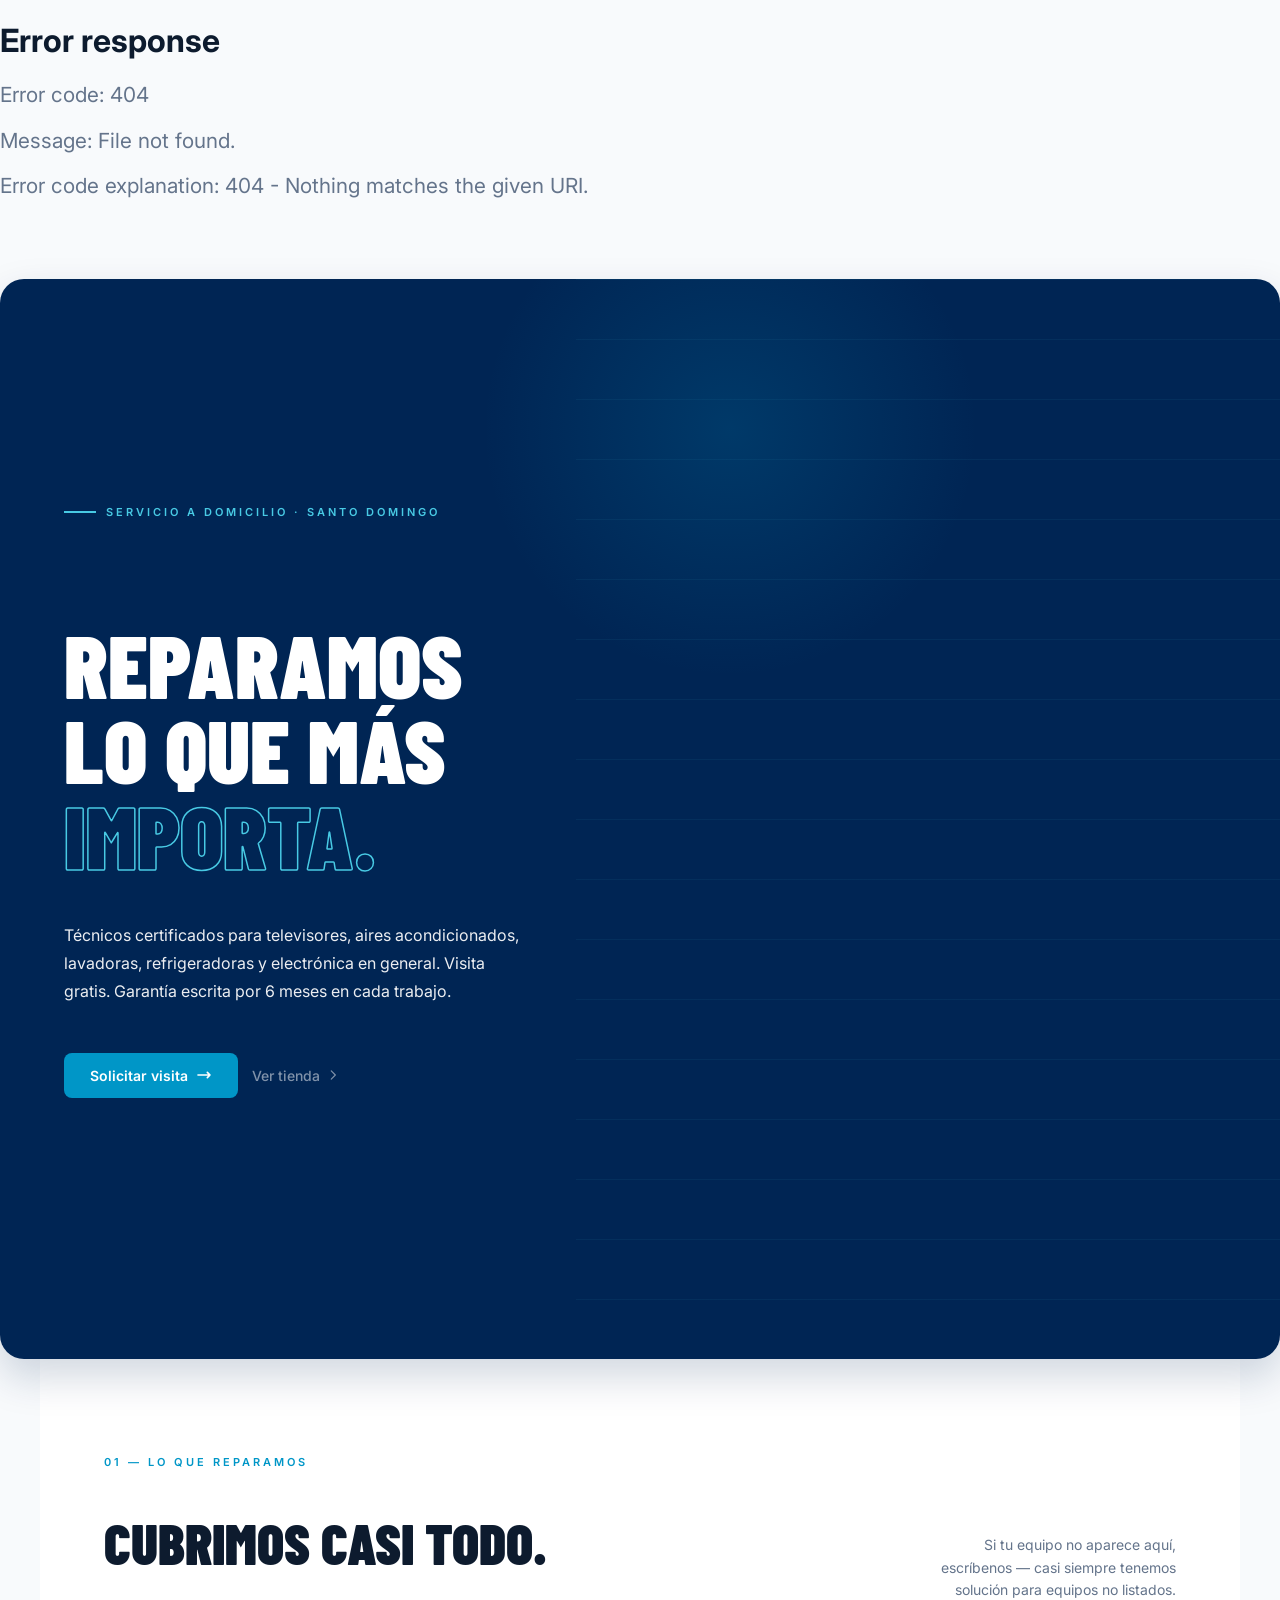
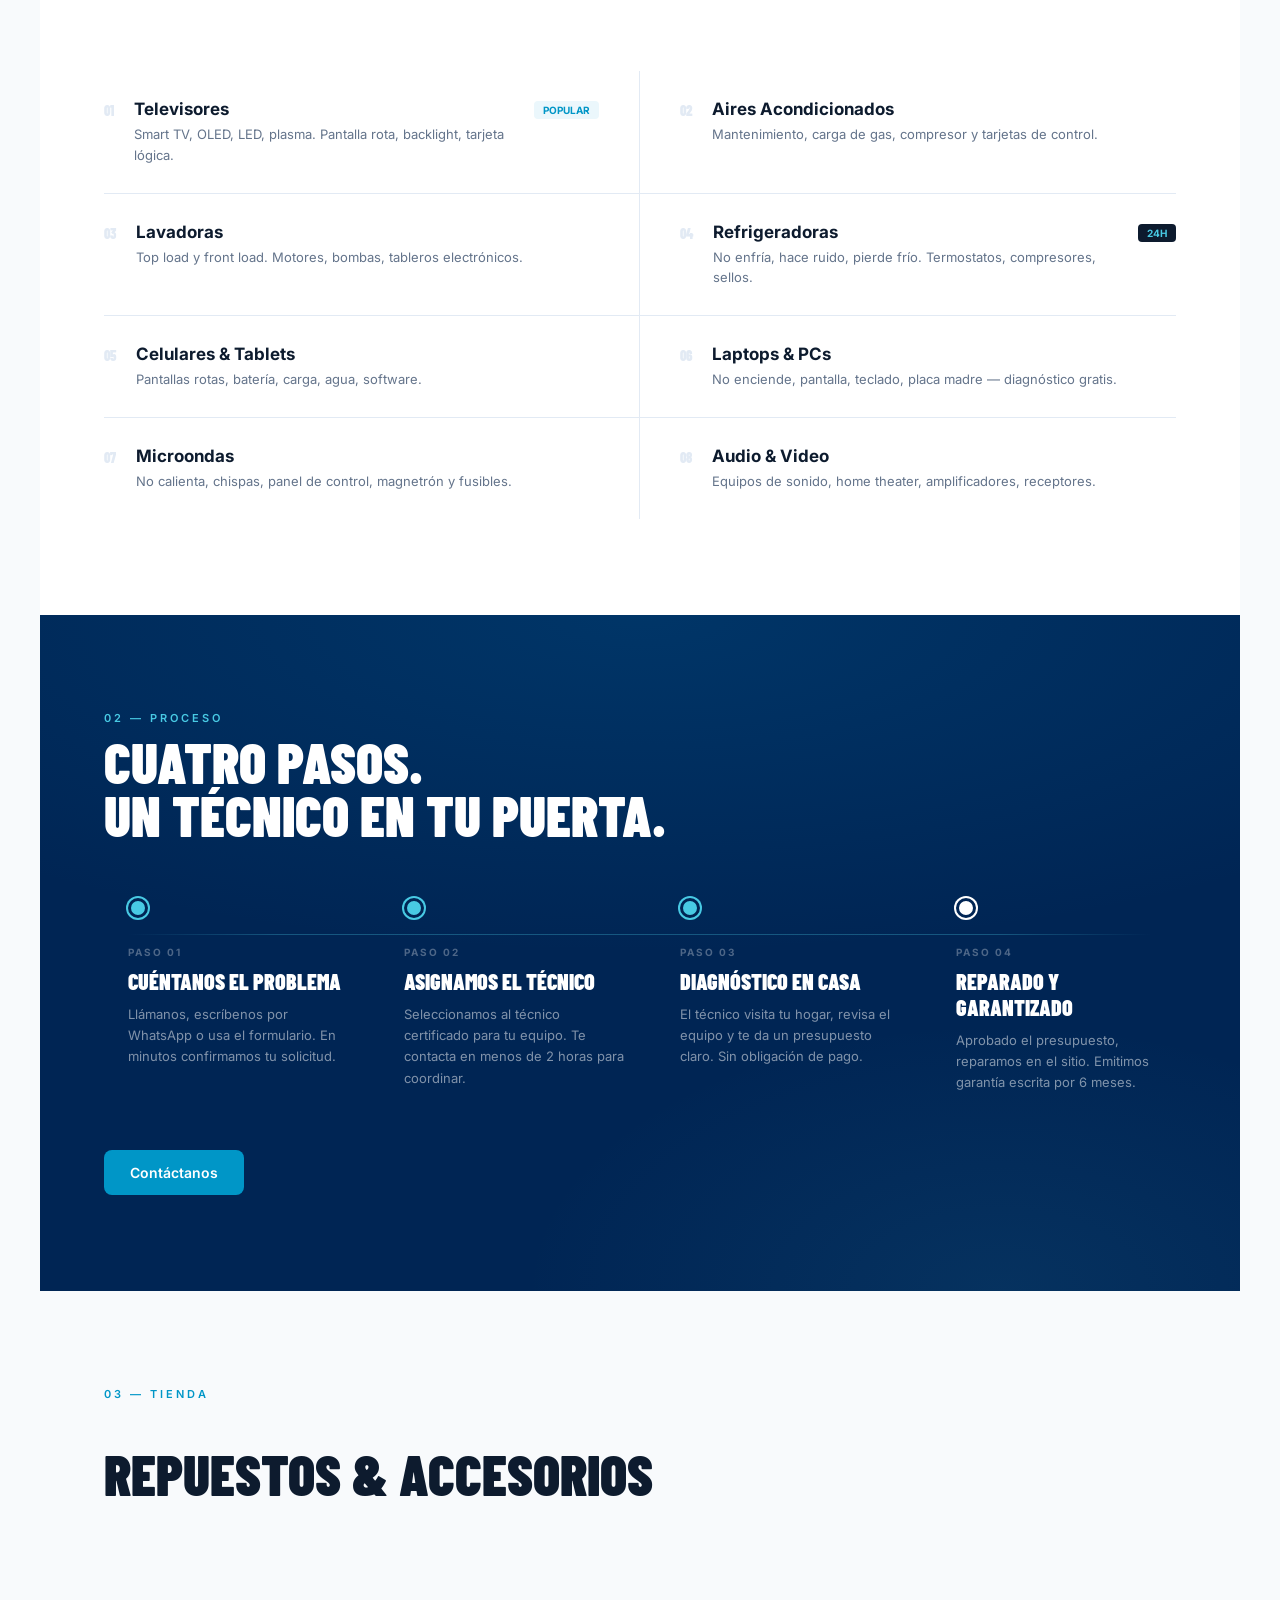
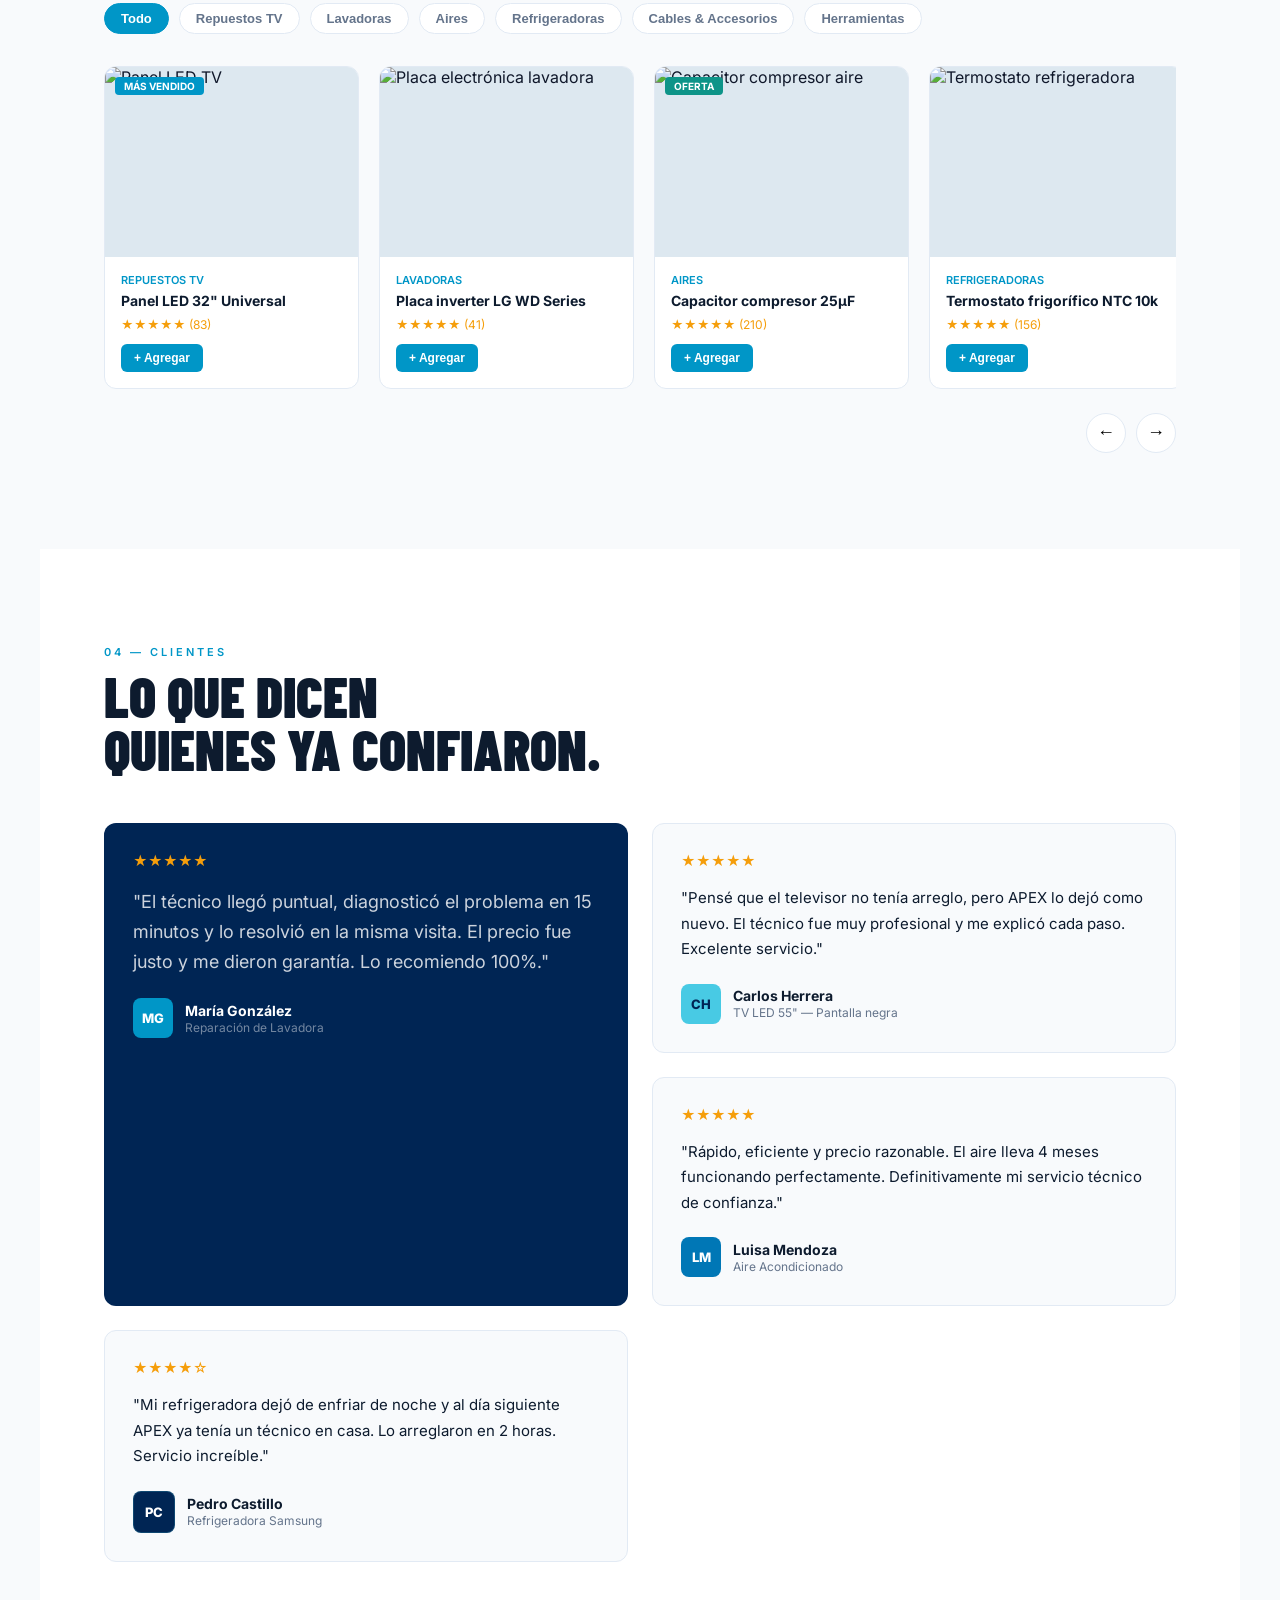
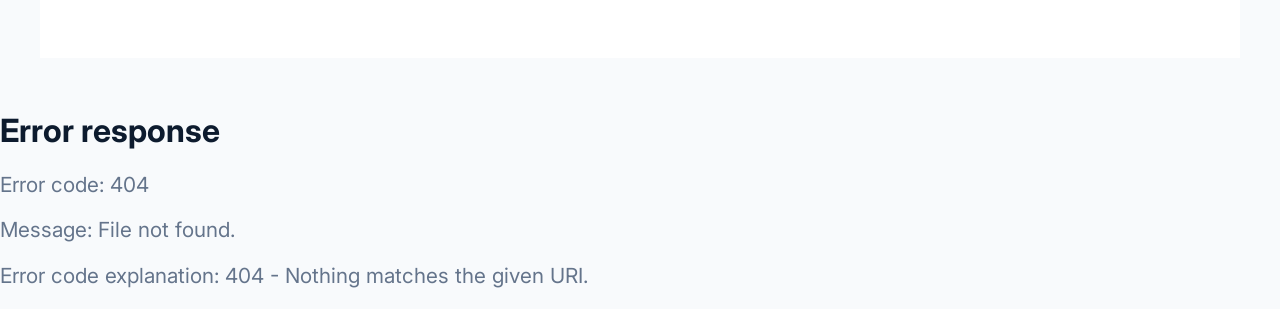
==== commit 9dec2ee9: "Merge branch 'stage' of https://github.com/Nany245/Apex into stage" ====
--- a/index.html
+++ b/index.html
@@ -11,28 +11,7 @@
 </head>
 <body>
 
-    <header>
-        <div id="logo-div">
-            <a href="index.html">
-                <img id="logo" src="img/Logo Apex.png" alt="Apex Electrónica">
-            </a>
-            <div id="logo-text">
-                <strong>Apex Electrónica</strong>
-                <br>Reparación de dispositivos electrónicos<br>
-            </div>
-        </div>
-        <nav>
-            <ul>
-                <li><a href="pages/servicios.html">Servicios</a></li>
-                <li><a href="pages/testimonios.html">Testimonios</a></li>
-                <li><a href="pages/contacto.html">Contacto</a></li>
-                <li><a href="pages/como-funciona.html">Como Funciona</a></li>
-                <li><a href="pages/tienda.html">Tienda</a></li>
-            </ul>
-        </nav>
-        <a href="#" class="btn-whatsapp">WhatsApp</a>
-    </header>
-
+    <div id="header-container"></div>
     <main>
 
         <section class="hero" id="inicio">
@@ -124,33 +103,7 @@
 
     </main>
 
-    <footer class="footer">
-        <div class="footer-container">
-            <div class="footer-brand">
-                <h3>Apex Electrónica</h3>
-                <p>Reparación y mantenimiento de equipos electrónicos.</p>
-            </div>
-            <div class="footer-links">
-                <h4>Enlaces</h4>
-                <ul>
-                    <li><a href="pages/servicios.html">Servicios</a></li>
-                    <li><a href="pages/testimonios.html">Testimonios</a></li>
-                    <li><a href="pages/contacto.html">Contacto</a></li>
-                    <li><a href="pages/como-funciona.html">Como Funciona</a></li>
-                    <li><a href="pages/tienda.html">Tienda</a></li>
-                </ul>
-            </div>
-            <div class="footer-contact">
-                <h4>Contacto</h4>
-                <p>📞 (000)000-0000</p>
-                <p>📧 adrix01x@gmail.com</p>
-            </div>
-        </div>
-        <div class="footer-bottom">
-            <p>&copy; 2026 Apex Electrónica. Todos los derechos reservados.</p>
-        </div>
-    </footer>
-
+    <div id="footer-container"></div>
     <script src="js/script.js"></script>
     <script>
         // Funcionalidad del carrusel de tienda
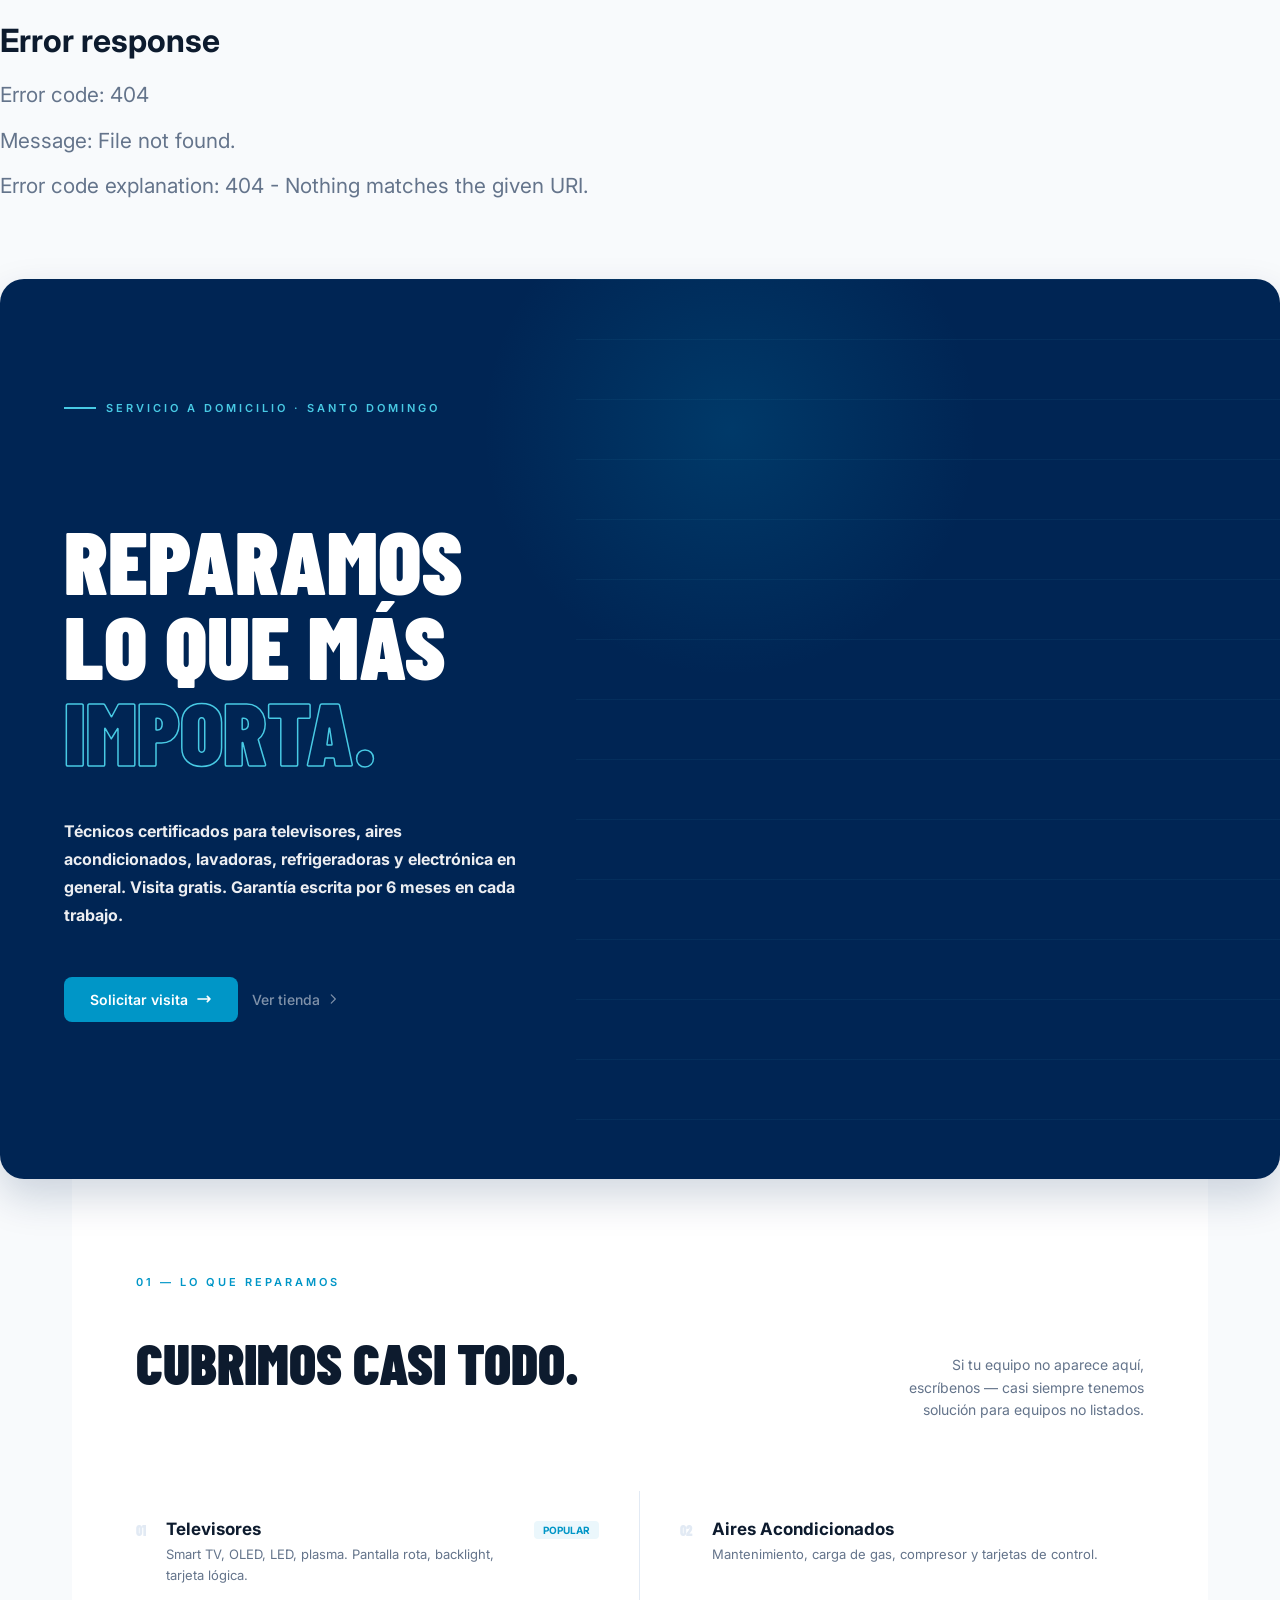
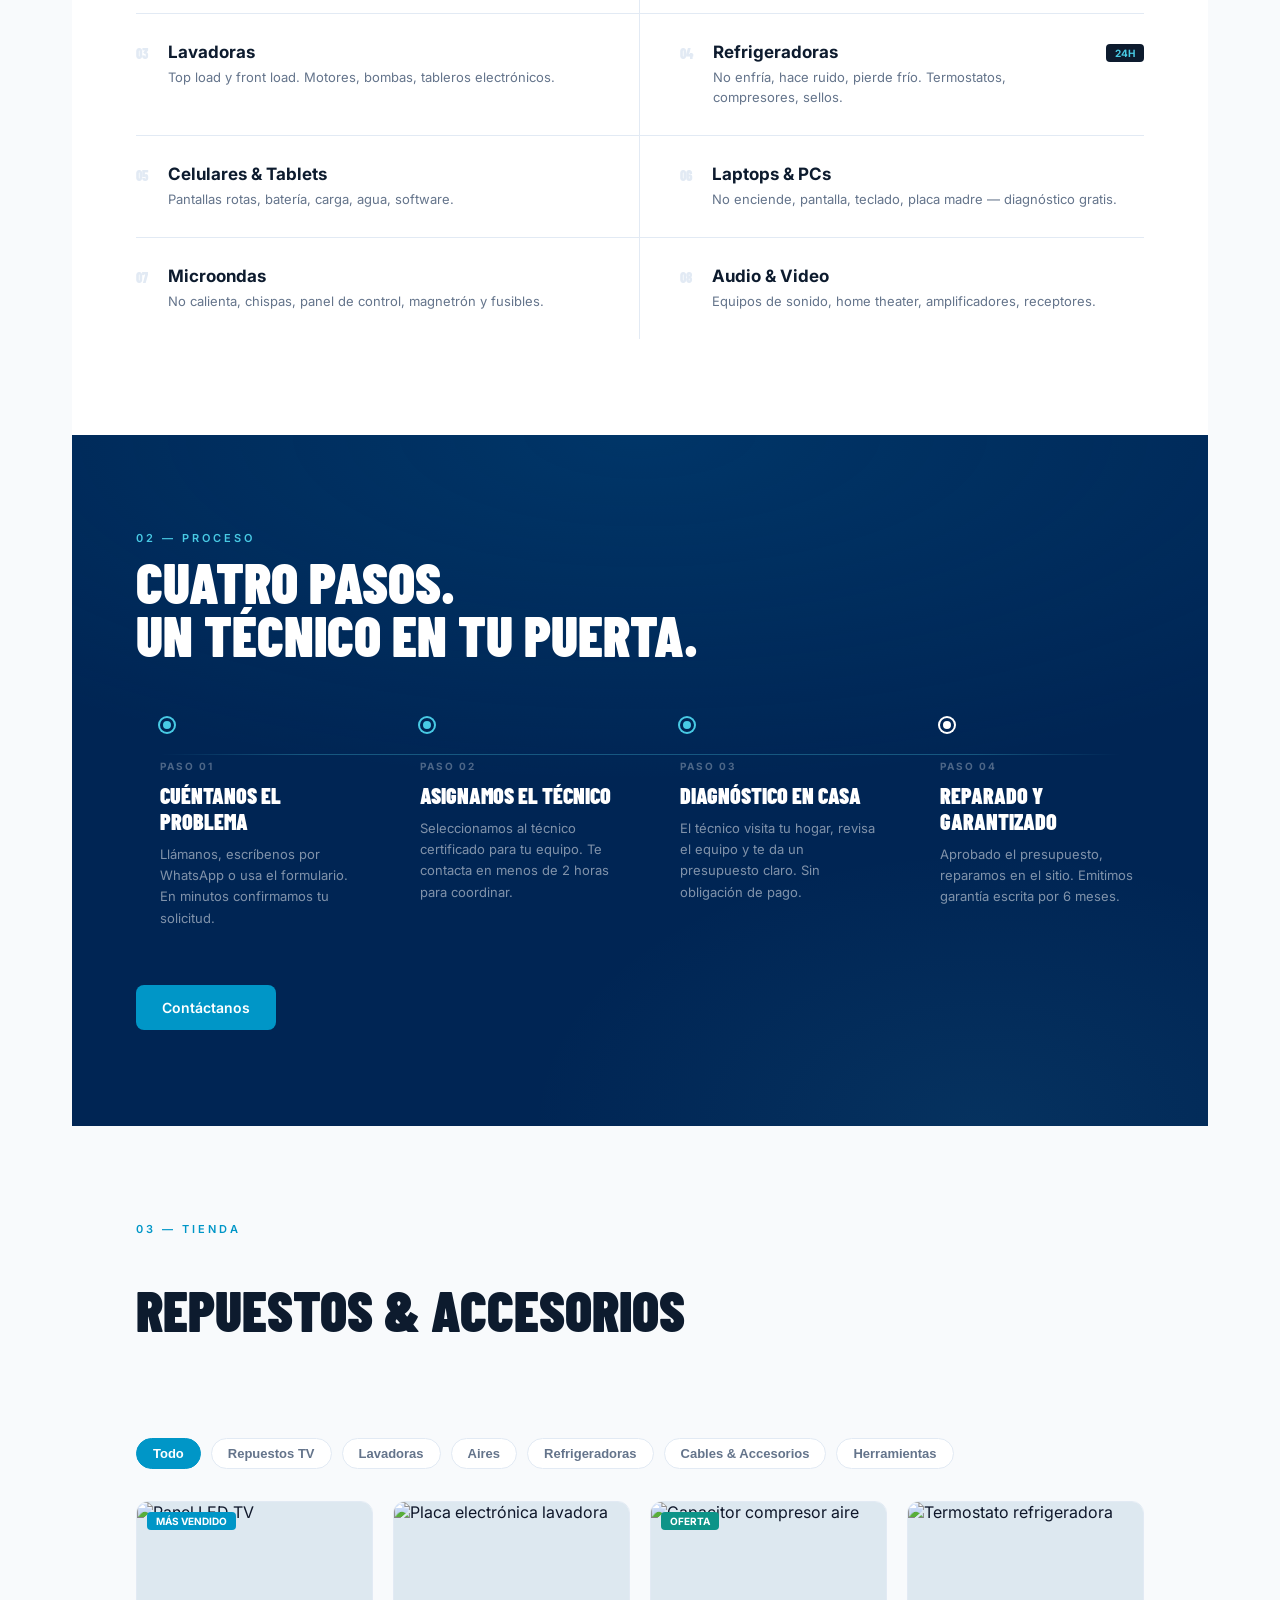
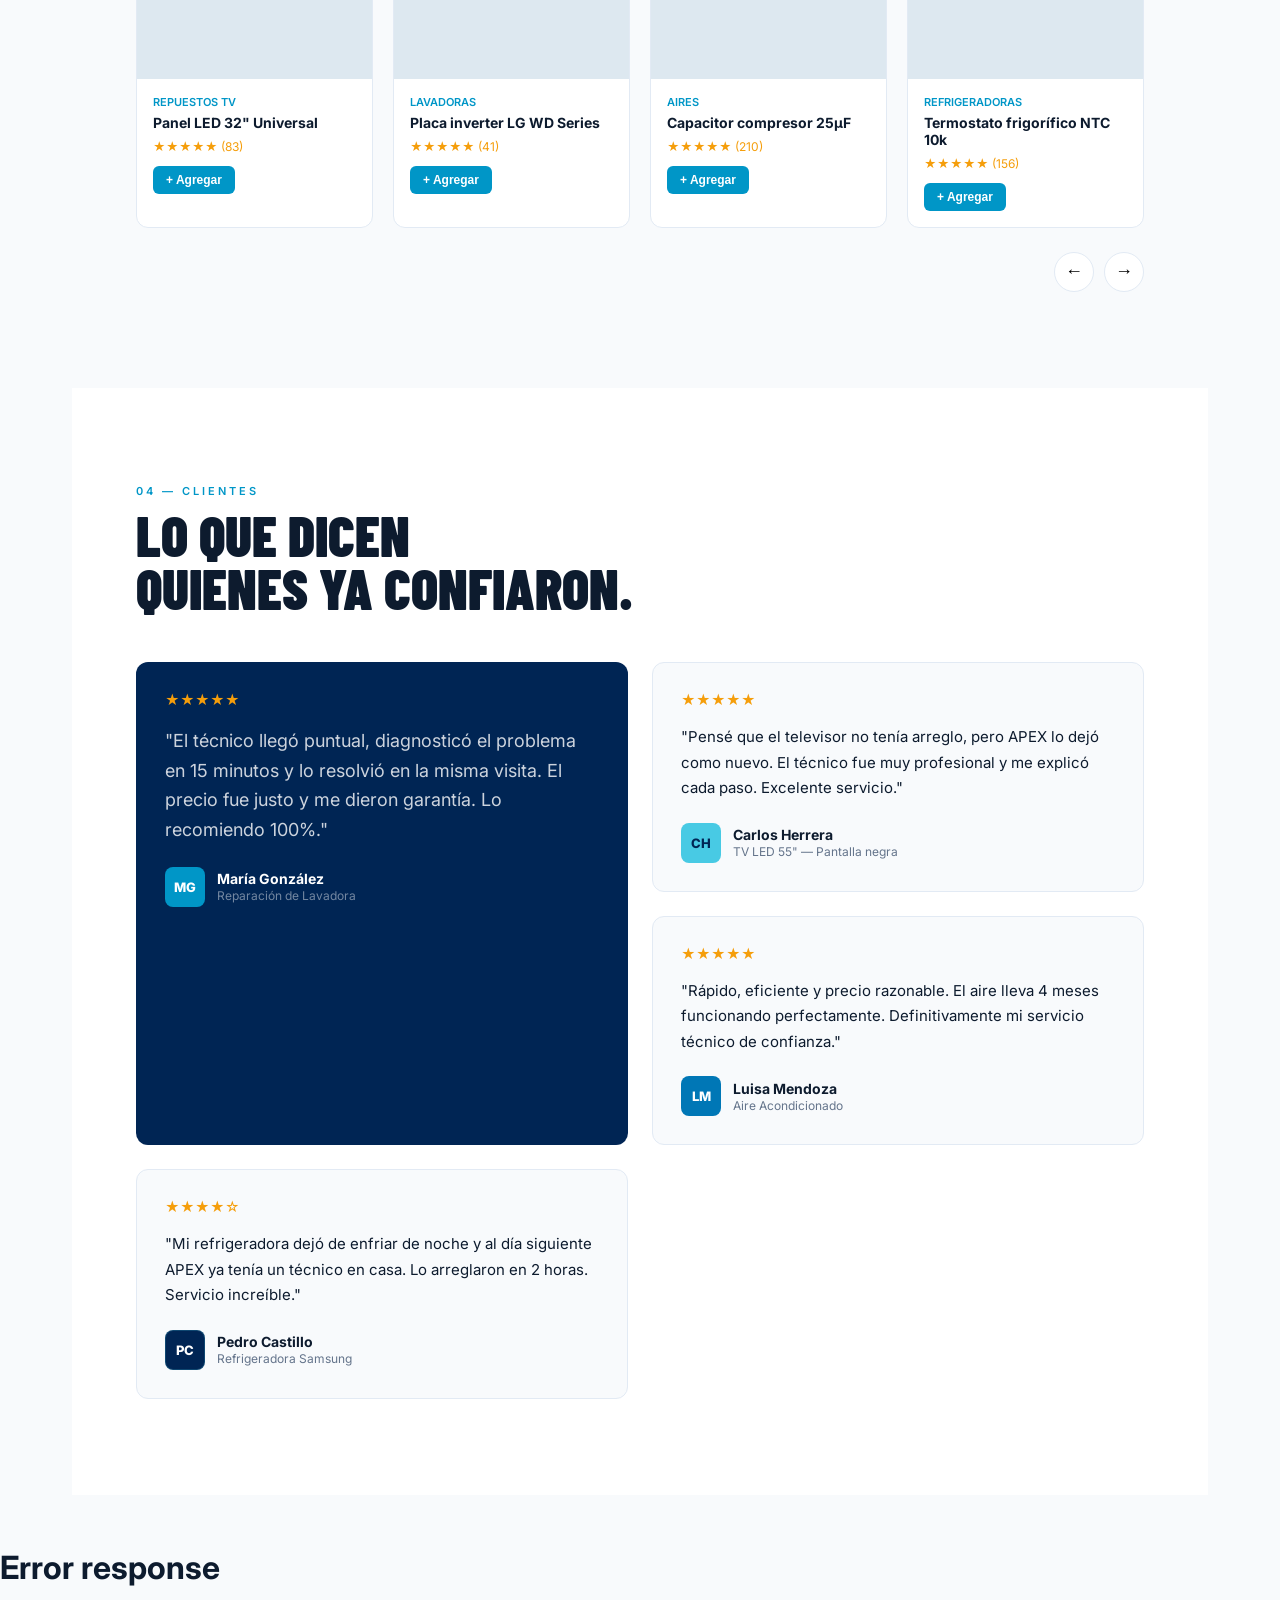
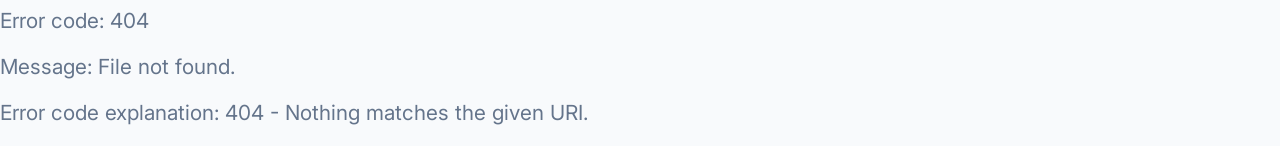
==== commit 7c71e13b: "Arreglo y mejora de paginas" ====
--- a/index.html
+++ b/index.html
@@ -6,6 +6,7 @@
     <title>Apex Electrónica</title>
     <link rel="stylesheet" href="css/styles.css">
     <link rel="stylesheet" href="css/index.css">
+    <link rel="stylesheet" href="css/responsive.css">
     <link rel="icon" type="image/png" sizes="32x32" href="img/Logo Apex.png">
     <link href="https://fonts.googleapis.com/css2?family=Barlow+Condensed:wght@700;800;900&family=Inter:wght@400;500;600&display=swap" rel="stylesheet">
 </head>
--- a/css/styles.css
+++ b/css/styles.css
@@ -10,6 +10,16 @@
     --hero-end: #0077B6;
 }
 
+*,
+*::before,
+*::after {
+    box-sizing: border-box;
+}
+
+.menu-toggle {
+    display: none;
+}
+
 html {
 color: var(--text);
 font-family: poppins, sans-serif;
@@ -21,19 +31,21 @@
     display: flex;
     justify-content: space-between;
     align-items: center;
-    height: 60px;
+    gap: 24px;
+    min-height: 80px;
     width: 100%;
+    margin: 0 auto;
+    padding: 8px 32px;
+    background: var(--primary);
+}
+
+nav ul {
+    display: flex;
+    align-items: center;
+    gap: 4px;
+    list-style: none;
     margin: 0;
-    padding-top: 15px;
-    background: var(--primary);
-}
-
-nav ul {
-    display: flex;
-    gap: 10px;
-    list-style: none;
-    margin-top: 3px;
-    margin-right: -70px;
+    padding: 0;
 }
 
 nav li {
@@ -43,8 +55,10 @@
 nav a {
     color: var(--text);
     text-decoration: none;
-    font-weight: bold;
-    padding: 5px;
+    font-weight: 600;
+    font-size: 0.97rem;
+    white-space: nowrap;
+    padding: 8px 14px;
     border-radius: 10px;
     transition: background-color 0.3s ease, color 0.3s ease;
 }
@@ -54,6 +68,10 @@
     border: 0px solid var(--accent);
 }
 
+footer{
+    margin: 0 auto;
+}
+
 .footer {
     background-color: var(--primary);
     color: var(--text);
@@ -63,9 +81,10 @@
 }
 
 .footer-container {
+    min-width: 200px;
     max-width: 1200px;
     margin: 0 auto;
-    padding-left: 50px;
+    padding-left: 30px 20px;
     display: flex;
     flex-wrap: wrap;
     justify-content: space-between;
@@ -79,6 +98,7 @@
     min-width: 220px;
 }
 
+
 .footer h3,
 .footer h4 {
     color: var(--accent);
@@ -89,10 +109,10 @@
 .footer p,
 .footer a {
     margin: 1rem 0;
-    font-size:1.3rem;
+    font-size:1.25rem;
     color: var(--text);
     text-decoration: none;
-    line-height: 1;
+    line-height: 1.5;
     transition: color 0.3s ease;
 }
 
@@ -143,6 +163,7 @@
 
 .hero h2,
 .hero p {
+    font-weight: 700;
     color: var(--text);
 }
 
@@ -155,13 +176,24 @@
     color: var(--text-dark);
 }
 
-.btn-primary,
-.btn-whatsapp {
-    background-color: var(--secondary);
-}
-
-.btn-primary:hover,
-.btn-whatsapp:hover {
+.btn-primary {
+     background: var(--secondary);
+    color: var(--text);
+    border: none;
+    border-radius: 10px;
+    padding: 11px 20px;
+    margin: 0;
+    white-space: nowrap;
+    font-size: 15px;
+    font-weight: 600;
+    cursor: pointer;
+    display: flex;
+    align-items: center;
+    gap: 8px;
+    transition: background .2s;
+}
+
+.btn-primary:hover {
     background-color: var(--accent);
 }
 
@@ -183,42 +215,84 @@
 }
 
 body {
+    opacity: 1;
+    animation: fadeIn 0.5s ease-in forwards;
     margin: 0;
     padding: 0;
+    transition: opacity 0.3s ease;
+}
+
+body.fade-out {
+    opacity: 0;
+}
+
+@keyframes fadeIn {
+    from {
+        opacity: 0.3;
+    }
+    to {
+        opacity: 1;
+    }
 }
 
 #logo {
-    margin-top: -22px;
-    object-fit: cover;
+    height: 84px;
     width: auto;
-    height: 100px;
+    object-fit: contain;
+    /* recorta el espacio transparente del PNG para que la "A" se vea grande */
+    margin: 0 -22px 0 -10px;
+    flex-shrink: 0;
 }
 
 #logo-div{
-    padding-top: 12px;
-    display: flex;
+    display: flex;
+    align-items: center;
+    gap: 8px;
+    padding: 0;
+}
+
+#logo-text {
+    display: flex;
+    flex-direction: column;
     justify-content: center;
-}
-
-#logo-text {
-    
-    gap: 10px;
-    font-size: 1.2rem;
-    font-weight: bold;
-    color: var(--text);
+    line-height: 1.15;
+    color: var(--text);
+    min-width: 0;
+}
+
+#logo-text strong {
+    font-size: 1.18rem;
+    font-weight: 700;
+    letter-spacing: 0.2px;
+    white-space: nowrap;
+}
+
+#logo-text span {
+    font-size: 0.66rem;
+    font-weight: 600;
+    text-transform: uppercase;
+    letter-spacing: 0.8px;
+    color: rgba(159, 230, 247, 0.85);
+    margin-top: 3px;
 }
 
 .btn-whatsapp {
-    display: inline-block;
+    position: fixed;
+    bottom: 20px;
+    right: 20px;
+
+    z-index: 9999;
+    width: 3rem;
+    height: 3rem;
+
+    display: flex;
+    align-items: center;
+    justify-content: center;
+
     background-color: #25D366;
-    color: white;                                                                                                                       
-    text-decoration: none;
-    padding: 15px;
-    margin-bottom: 10px;
-    margin-right: 10px;
-    border-radius: 50px;
-    font-size: 1.1rem;
-    font-weight: bold;
+    padding: 7px;
+    border-radius: 50%;
+
     transition: all 0.3s ease;
     box-shadow: 0 4px 15px rgba(37, 211, 102, 0.3);
 }
@@ -228,3 +302,9 @@
     box-shadow: 0 6px 20px rgba(29, 168, 81, 0.4);
 }
 
+#WS-img {
+height: 100%;
+width: 100%;
+object-fit: contain;
+}
+
--- a/css/responsive.css
+++ b/css/responsive.css
@@ -0,0 +1,259 @@
+/* ===========================================================
+   Cargar SIEMPRE después de contact.css.
+   =========================================================== */
+
+/* ---------- TABLET ANCHA (≤ 980px) ---------- */
+@media (max-width: 980px) {
+    .beneficios {
+        grid-template-columns: 1fr 1fr;
+    }
+
+     .footer-container {
+        padding: 30px 20px;
+        gap: 2rem;
+    }
+
+    .footer h3,
+    .footer h4 {
+        font-size: 1.3rem;
+    }
+
+    .footer p,
+    .footer a {
+        font-size: 1.05rem;
+    }
+}
+
+/* ---------- HEADER: menú hamburguesa (≤ 1040px) ---------- */
+@media (max-width: 1040px) {
+    header {
+        position: relative;
+        flex-wrap: nowrap;
+        gap: 12px;
+        padding: 12px 18px;
+        min-height: auto;
+    }
+
+    .menu-toggle {
+        display: flex;
+        align-items: center;
+        order: 2;
+        margin-left: auto;
+        flex-shrink: 0;
+        background: none;
+        border: none;
+        color: #fff;
+        line-height: 1;
+        cursor: pointer;
+        padding: 6px;
+    }
+
+    #logo-div {
+        order: 1;
+        min-width: 0;
+        flex-shrink: 1;
+    }
+
+    #logo { height: 64px; margin: 0 -22px 0 -8px; }
+    #logo-text { min-width: 0; }
+    #logo-text strong { font-size: 0.98rem; }
+    #logo-text span { font-size: 0.62rem; letter-spacing: 0.6px; }
+
+    header .btn-primary {
+        display: none;
+    }
+
+    nav {
+        order: 3;
+        display: none;
+        position: absolute;
+        top: 100%;
+        left: 0;
+        width: 100%;
+        background: var(--primary);
+        padding: 8px 0 14px;
+        box-shadow: 0 14px 26px rgba(0, 0, 0, 0.25);
+        z-index: 9999;
+    }
+
+    nav.active {
+        display: block;
+    }
+
+    nav ul {
+        flex-direction: column;
+        align-items: stretch;
+        gap: 2px;
+        padding: 0 14px;
+    }
+
+    nav a {
+        display: block;
+        text-align: center;
+        padding: 13px;
+        border-radius: 12px;
+    }
+}
+
+/* ---------- TABLET (≤ 900px) ---------- */
+@media (max-width: 900px) {
+    .grid-contacto {
+        grid-template-columns: 1fr;
+        margin-top: 32px;
+    }
+
+     .footer-container {
+        padding: 30px 20px;
+        gap: 2rem;
+    }
+
+    .footer h3,
+    .footer h4 {
+        font-size: 1.3rem;
+    }
+
+    .footer p,
+    .footer a {
+        font-size: 1.05rem;
+    }
+
+    .btn-whatsapp {
+        width: 2.7rem;
+        height: 2.7rem;
+        bottom: 14px;
+        right: 20px;
+    }
+
+}
+
+/* ---------- MÓVIL GRANDE (≤ 768px) ---------- */
+@media (max-width: 768px) {
+    .hero-contacto {
+        padding: 3.5rem 1.5rem;
+    }
+
+    .beneficios {
+        margin-top: 28px;
+        padding: 0;
+    }
+
+    .fila-doble {
+        grid-template-columns: 1fr;
+    }
+
+    .formulario-wrap,
+    .datos {
+        padding: 22px;
+    }
+
+    .hero-acciones {
+        flex-direction: column;
+    }
+
+    .hero-btn-primary,
+    .hero-btn-ghost {
+        justify-content: center;
+    }
+
+    .faq-item summary {
+        font-size: 15px;
+        padding: 16px 18px;
+    }
+
+    .faq-item p {
+        padding: 0 18px 18px 18px;
+    }
+
+    .devices-card {
+        height: auto;
+    }
+
+    .inner-card {
+        padding-top: 35px;
+        flex-direction: column;
+        text-align: center;
+    }
+
+    .devices-card img {
+        width:10rem;
+    }
+
+    .devices-card p {
+        font-size: 1.1rem;
+    }
+
+     .footer {
+        font-size: 1rem;
+    }
+
+    .footer-container {
+        flex-direction: column;
+        text-align: center;
+        padding: 25px 16px;
+        gap: 2rem;
+    }
+
+    .footer-brand,
+    .footer-links,
+    .footer-contact {
+        min-width: unset;
+        width: 100%;
+        padding: 0%;
+    }
+
+    .footer-links ul {
+        padding: 0;
+        margin: 0;
+    }
+
+    .footer p,
+    .footer a {
+        font-size: 1rem;
+        line-height: 1.5;
+    }
+
+    .btn-whatsapp {
+        width: 2.7rem;
+        height: 2.7rem;
+        bottom: 14px;
+        right: 40px;
+    }
+
+}
+
+/* ---------- MÓVIL (≤ 440px) ---------- */
+@media (max-width: 440px) {
+    .beneficios {
+        grid-template-columns: 1fr;
+    }
+
+    .chips-grupo {
+        gap: 8px;
+    }
+
+    .chip-radio span {
+        padding: 8px 13px;
+        font-size: 13px;
+    }
+}
+
+/* ===========================================================
+   SOBRE NOSOTROS
+   =========================================================== */
+@media (max-width: 900px) {
+    .sn-intro { grid-template-columns: 1fr; gap: 26px; }
+    .sn-valores { grid-template-columns: 1fr 1fr; }
+    .sn-mv { grid-template-columns: 1fr; }
+}
+
+@media (max-width: 680px) {
+    .sn-hero { padding: 3.5rem 1.5rem; }
+    .sn-valores { grid-template-columns: 1fr; }
+    .sn-mv { margin-top: 16px; }
+    .sn-actions { flex-direction: column; }
+    .sn-btn { justify-content: center; }
+    .mv-card { padding: 26px 22px; }
+    .sn-cta { padding: 44px 22px; }
+    .redes-row { flex-direction: column; }
+    .red-btn { width: 100%; justify-content: center; box-sizing: border-box; }
+}
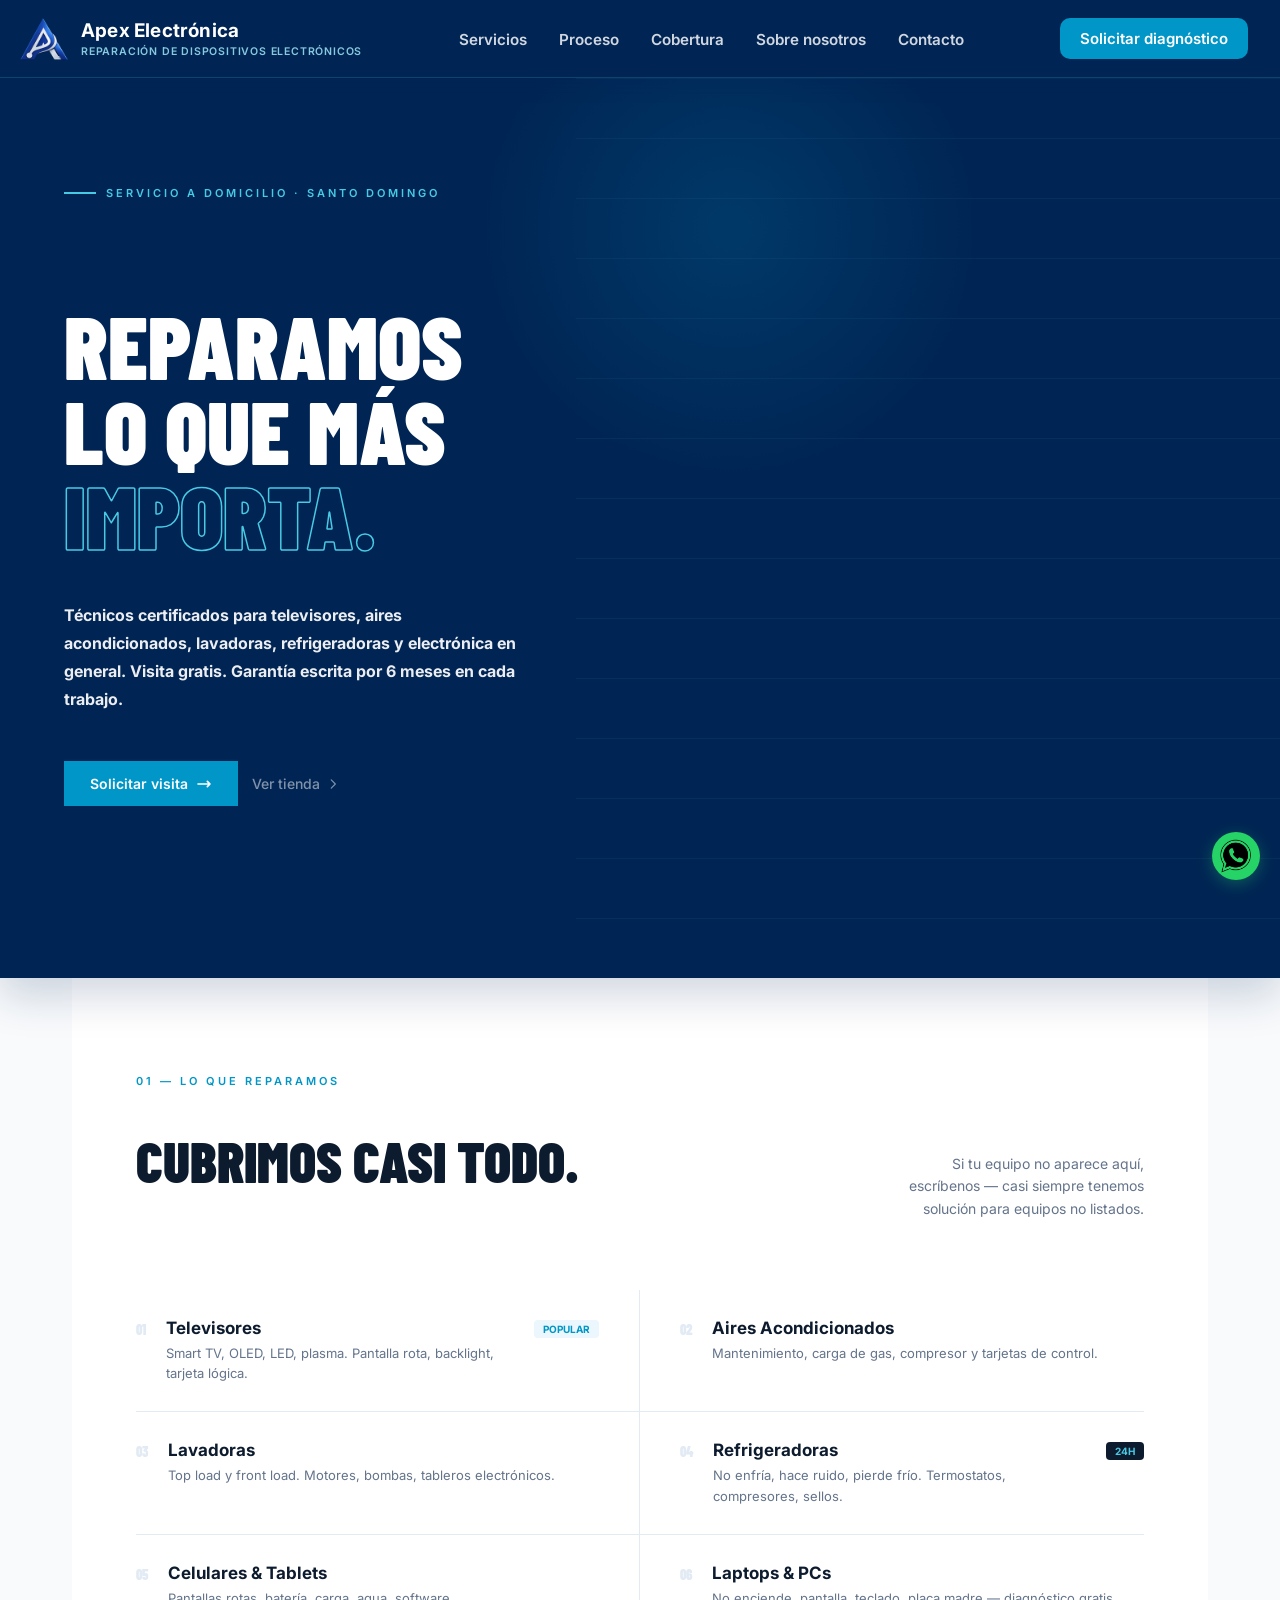
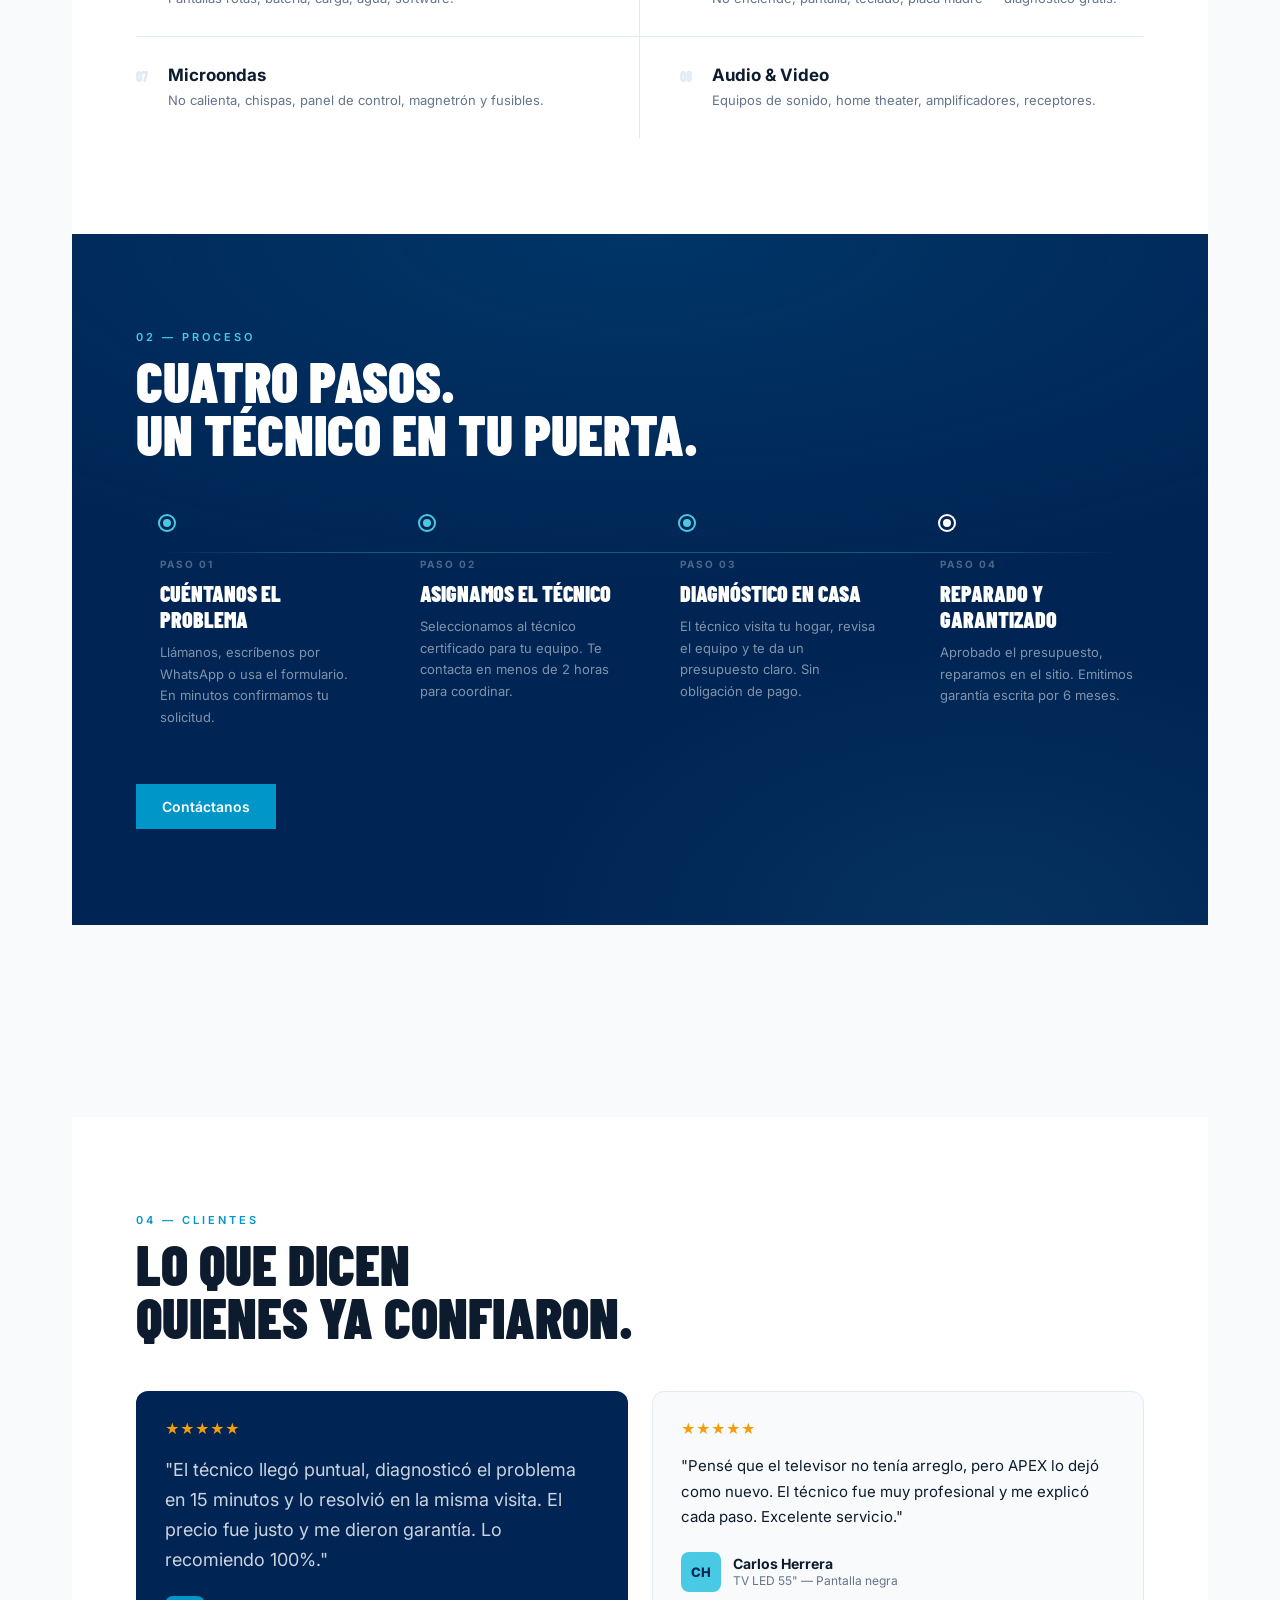
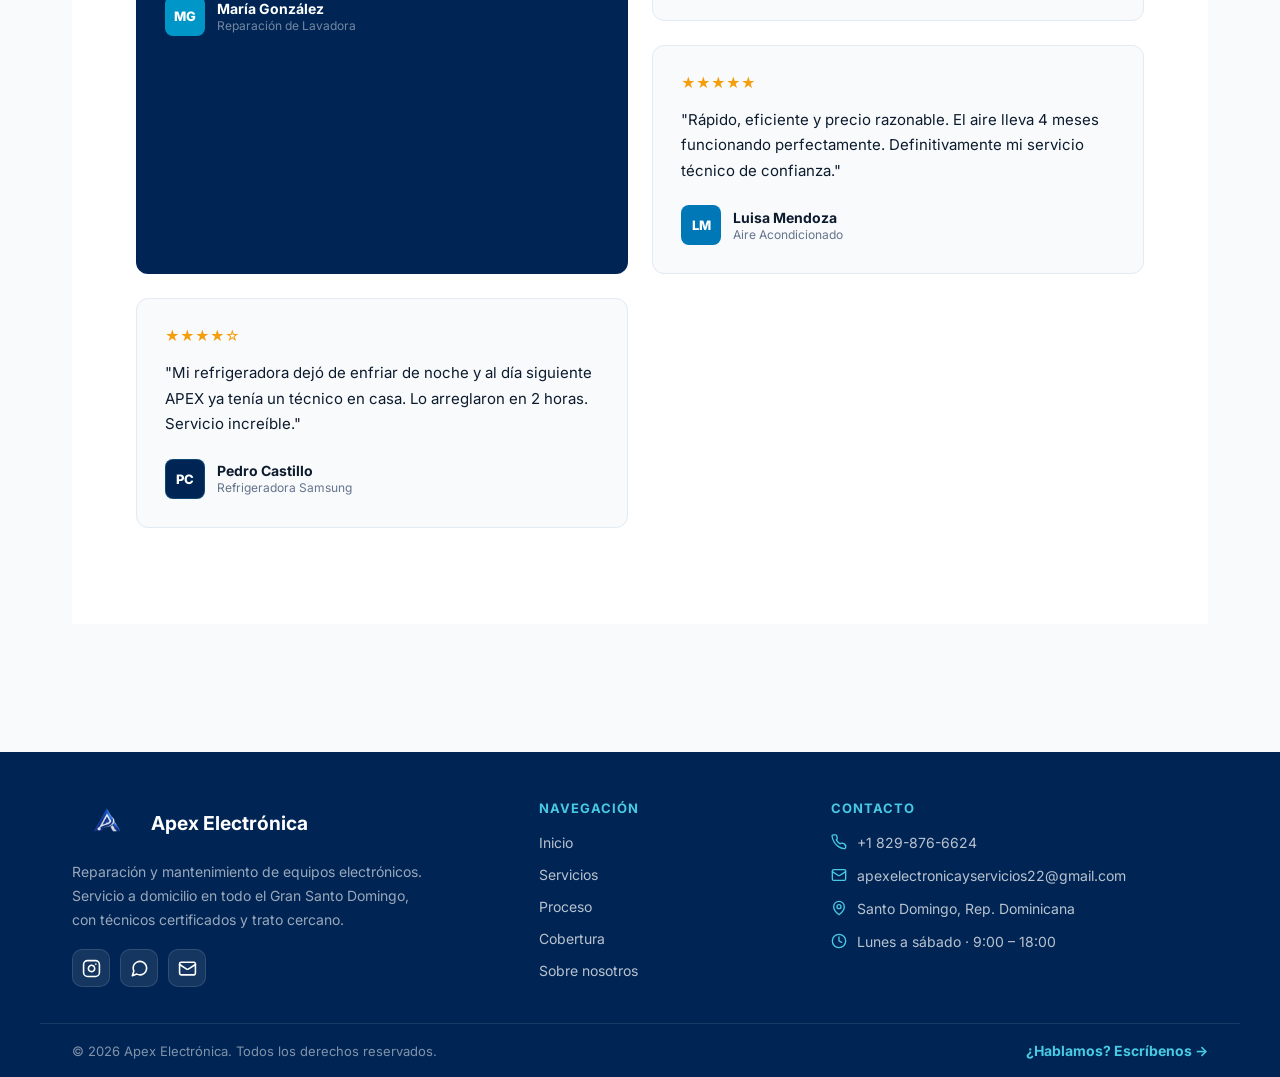
==== commit 5fbc4e3a: "Removí la sección de tienda (temporalmente)" ====
--- a/index.html
+++ b/index.html
@@ -7,7 +7,9 @@
     <link rel="stylesheet" href="css/styles.css">
     <link rel="stylesheet" href="css/index.css">
     <link rel="stylesheet" href="css/responsive.css">
-    <link rel="icon" type="image/png" sizes="32x32" href="img/Logo Apex.png">
+    <link rel="icon" href="img/favicon.ico" sizes="any">
+    <link rel="icon" type="image/png" href="img/favicon.png">
+    <link rel="apple-touch-icon" href="img/apple-touch-icon.png">
     <link href="https://fonts.googleapis.com/css2?family=Barlow+Condensed:wght@700;800;900&family=Inter:wght@400;500;600&display=swap" rel="stylesheet">
 </head>
 <body>
@@ -76,19 +78,7 @@
         </section>
 
         <section class="store" id="tienda">
-            <div class="section-head"><div><div class="section-kicker">03 — Tienda</div><h2 class="section-h2">Repuestos & Accesorios</h2></div></div>
-            <div class="store-controls"><button class="pill on">Todo</button><button class="pill">Repuestos TV</button><button class="pill">Lavadoras</button><button class="pill">Aires</button><button class="pill">Refrigeradoras</button><button class="pill">Cables & Accesorios</button><button class="pill">Herramientas</button></div>
-            <div class="products-track-wrap"><div class="products-track" id="track">
-                <div class="product-card"><div class="pc-img"><img src="https://images.unsplash.com/photo-1593784991095-a205069470b6?w=400&h=300&fit=crop&auto=format" alt="Panel LED TV" loading="lazy"><span class="pc-sticker s-hot">Más vendido</span></div><div class="pc-body"><div class="pc-cat">Repuestos TV</div><div class="pc-name">Panel LED 32" Universal</div><div class="pc-stars">★★★★★ <span>(83)</span></div><div class="pc-foot"><button class="add-btn">+ Agregar</button></div></div></div>
-                <div class="product-card"><div class="pc-img"><img src="https://images.unsplash.com/photo-1558618666-fcd25c85cd64?w=400&h=300&fit=crop&auto=format" alt="Placa electrónica lavadora" loading="lazy"></div><div class="pc-body"><div class="pc-cat">Lavadoras</div><div class="pc-name">Placa inverter LG WD Series</div><div class="pc-stars">★★★★★ <span>(41)</span></div><div class="pc-foot"><button class="add-btn">+ Agregar</button></div></div></div>
-                <div class="product-card"><div class="pc-img"><img src="https://images.unsplash.com/photo-1625961332771-3f40b0e2bdcf?w=400&h=300&fit=crop&auto=format" alt="Capacitor compresor aire" loading="lazy"><span class="pc-sticker s-sale">Oferta</span></div><div class="pc-body"><div class="pc-cat">Aires</div><div class="pc-name">Capacitor compresor 25µF</div><div class="pc-stars">★★★★★ <span>(210)</span></div><div class="pc-foot"><button class="add-btn">+ Agregar</button></div></div></div>
-                <div class="product-card"><div class="pc-img"><img src="https://images.unsplash.com/photo-1584568694244-14fbdf83bd30?w=400&h=300&fit=crop&auto=format" alt="Termostato refrigeradora" loading="lazy"></div><div class="pc-body"><div class="pc-cat">Refrigeradoras</div><div class="pc-name">Termostato frigorífico NTC 10k</div><div class="pc-stars">★★★★★ <span>(156)</span></div><div class="pc-foot"><button class="add-btn">+ Agregar</button></div></div></div>
-                <div class="product-card"><div class="pc-img"><img src="https://images.unsplash.com/photo-1586281380349-632531db7ed4?w=400&h=300&fit=crop&auto=format" alt="Cable HDMI" loading="lazy"><span class="pc-sticker s-pop">Popular</span></div><div class="pc-body"><div class="pc-cat">Cables & Accesorios</div><div class="pc-name">Kit cable HDMI 2.12m (2 pack)</div><div class="pc-stars">★★★★★ <span>(334)</span></div><div class="pc-foot"><button class="add-btn">+ Agregar</button></div></div></div>
-                <div class="product-card"><div class="pc-img"><img src="https://images.unsplash.com/photo-1504148455328-c376907d081c?w=400&h=300&fit=crop&auto=format" alt="Soldador electrónico" loading="lazy"></div><div class="pc-body"><div class="pc-cat">Herramientas</div><div class="pc-name">Soldador temperatura ajustable</div><div class="pc-stars">★★★★☆ <span>(98)</span></div><div class="pc-foot"><button class="add-btn">+ Agregar</button></div></div></div>
-                <div class="product-card"><div class="pc-img"><img src="https://images.unsplash.com/photo-1520520731457-9283dd14aa66?w=400&h=300&fit=crop&auto=format" alt="Control remoto TV" loading="lazy"></div><div class="pc-body"><div class="pc-cat">Repuestos TV</div><div class="pc-name">Control remoto universal TV</div><div class="pc-stars">★★★★★ <span>(298)</span></div><div class="pc-foot"><button class="add-btn">+ Agregar</button></div></div></div>
-                <div class="product-card"><div class="pc-img"><img src="https://images.unsplash.com/photo-1545259741-2ea3ebf61fa3?w=400&h=300&fit=crop&auto=format" alt="Motor bomba lavadora" loading="lazy"><span class="pc-sticker s-new">Nuevo</span></div><div class="pc-body"><div class="pc-cat">Lavadoras</div><div class="pc-name">Motor bomba lavadora 50W</div><div class="pc-stars">★★★★☆ <span>(52)</span></div><div class="pc-foot"><button class="add-btn">+ Agregar</button></div></div></div>
-            </div></div>
-            <div class="track-nav"><button class="track-btn" id="prev" onclick="scrollStore(-1)">←</button><button class="track-btn" id="next" onclick="scrollStore(1)">→</button></div>
+            
         </section>
 
         <section class="reviews" id="clientes">
--- a/css/styles.css
+++ b/css/styles.css
@@ -18,7 +18,31 @@
 
 .menu-toggle {
     display: none;
-}
+    flex-direction: column;
+    justify-content: center;
+    gap: 5px;
+    width: 44px;
+    height: 44px;
+    padding: 0;
+    background: rgba(255, 255, 255, 0.08);
+    border: 1px solid rgba(255, 255, 255, 0.15);
+    border-radius: 11px;
+    cursor: pointer;
+}
+
+.menu-toggle span {
+    display: block;
+    width: 20px;
+    height: 2px;
+    margin: 0 auto;
+    background: #fff;
+    border-radius: 2px;
+    transition: transform 0.3s ease, opacity 0.2s ease;
+}
+
+.menu-toggle.active span:nth-child(1) { transform: translateY(7px) rotate(45deg); }
+.menu-toggle.active span:nth-child(2) { opacity: 0; }
+.menu-toggle.active span:nth-child(3) { transform: translateY(-7px) rotate(-45deg); }
 
 html {
 color: var(--text);
@@ -27,16 +51,40 @@
 }
 
 header {
+    position: sticky;
+    top: 0;
+    z-index: 1000;
     font-size: 18px;
     display: flex;
     justify-content: space-between;
     align-items: center;
-    gap: 24px;
-    min-height: 80px;
+    gap: 20px;
+    min-height: 78px;
     width: 100%;
     margin: 0 auto;
-    padding: 8px 32px;
+    padding: 8px 32px 8px 24px;
     background: var(--primary);
+    border-bottom: 1px solid rgba(72, 202, 228, 0.18);
+    box-shadow: 0 4px 20px rgba(0, 37, 84, 0.18);
+}
+
+.logo-link {
+    display: flex;
+    align-items: center;
+    gap: 10px;
+    text-decoration: none;
+}
+
+.header-actions {
+    display: flex;
+    align-items: center;
+    gap: 12px;
+}
+
+nav {
+    display: flex;
+    align-items: center;
+    gap: 10px;
 }
 
 nav ul {
@@ -53,95 +101,195 @@
 }
 
 nav a {
-    color: var(--text);
+    color: rgba(255, 255, 255, 0.82);
     text-decoration: none;
     font-weight: 600;
-    font-size: 0.97rem;
+    font-size: 0.95rem;
     white-space: nowrap;
-    padding: 8px 14px;
+    padding: 9px 14px;
     border-radius: 10px;
-    transition: background-color 0.3s ease, color 0.3s ease;
+    transition: background-color 0.2s ease, color 0.2s ease;
 }
 
 nav a:hover {
-    background-color: var(--accent);
-    border: 0px solid var(--accent);
-}
-
-footer{
-    margin: 0 auto;
-}
-
-.footer {
-    background-color: var(--primary);
-    color: var(--text);
-    font-size: 1.2rem;
-    margin-top: 7rem;
-    padding-bottom: 5px;
-}
-
-.footer-container {
-    min-width: 200px;
+    background: rgba(255, 255, 255, 0.1);
+    color: #fff;
+}
+
+nav a.active {
+    background: rgba(72, 202, 228, 0.16);
+    color: var(--accent);
+}
+
+.nav-cta {
+    display: none;
+}
+
+/* ---------- BREADCRUMB / INDICADOR DE PÁGINA ---------- */
+.breadcrumb {
+    background: #fff;
+    border-bottom: 1px solid #e8eef5;
+}
+
+.breadcrumb-in {
     max-width: 1200px;
     margin: 0 auto;
-    padding-left: 30px 20px;
-    display: flex;
+    padding: 11px 32px;
+    display: flex;
+    align-items: center;
+    gap: 9px;
+    font-size: 13px;
+}
+
+.breadcrumb a {
+    display: inline-flex;
+    align-items: center;
+    gap: 6px;
+    color: #64748B;
+    font-weight: 600;
+    text-decoration: none;
+    transition: color 0.2s ease;
+}
+
+.breadcrumb a:hover { color: #0096C7; }
+.bc-sep { color: #cbd5e1; flex-shrink: 0; }
+
+.bc-current {
+    background: rgba(0, 150, 199, 0.1);
+    color: #0096C7;
+    border: 1px solid rgba(0, 150, 199, 0.22);
+    padding: 3px 12px;
+    border-radius: 50px;
+    font-weight: 700;
+    font-size: 12px;
+}
+
+.footer {
+    background: var(--primary);
+    color: #fff;
+    margin-top: 6rem;
+}
+
+.footer-top {
+    max-width: 1200px;
+    margin: 0 auto;
+    padding: 48px 32px 36px;
+    display: grid;
+    grid-template-columns: 1.7fr 1fr 1.5fr;
+    gap: 40px;
+}
+
+.footer-logo {
+    display: flex;
+    align-items: center;
+    gap: 10px;
+    margin-bottom: 14px;
+}
+
+.footer-logo img { height: 46px; width: auto; object-fit: contain; }
+.footer-logo span { font-size: 1.2rem; font-weight: 700; color: #fff; }
+
+.footer-brand p {
+    color: rgba(255, 255, 255, 0.6);
+    font-size: 14px;
+    line-height: 1.7;
+    margin: 0 0 18px;
+    max-width: 360px;
+}
+
+.footer-social { display: flex; gap: 10px; }
+
+.footer-social a {
+    width: 38px;
+    height: 38px;
+    border-radius: 10px;
+    display: flex;
+    align-items: center;
+    justify-content: center;
+    background: rgba(255, 255, 255, 0.08);
+    border: 1px solid rgba(255, 255, 255, 0.12);
+    color: #fff;
+    transition: background-color 0.2s ease, color 0.2s ease, transform 0.2s ease, border-color 0.2s ease;
+}
+
+.footer-social a:hover {
+    background: var(--accent);
+    color: var(--primary);
+    border-color: var(--accent);
+    transform: translateY(-2px);
+}
+
+.footer-col h4 {
+    color: var(--accent);
+    font-size: 13px;
+    text-transform: uppercase;
+    letter-spacing: 1px;
+    font-weight: 700;
+    margin: 0 0 16px;
+}
+
+.footer-col ul {
+    list-style: none;
+    margin: 0;
+    padding: 0;
+    display: flex;
+    flex-direction: column;
+    gap: 12px;
+}
+
+.footer-col a {
+    color: rgba(255, 255, 255, 0.72);
+    font-size: 14px;
+    text-decoration: none;
+    transition: color 0.2s ease;
+    width: fit-content;
+}
+
+.footer-col a:hover { color: var(--accent); }
+
+.footer-contact-list li {
+    display: flex;
+    align-items: flex-start;
+    gap: 10px;
+    color: rgba(255, 255, 255, 0.72);
+    font-size: 14px;
+    line-height: 1.5;
+}
+
+.footer-contact-list svg { color: var(--accent); flex-shrink: 0; margin-top: 2px; }
+
+.footer-contact-list a {
+    color: rgba(255, 255, 255, 0.72);
+    text-decoration: none;
+    word-break: break-word;
+    transition: color 0.2s ease;
+}
+
+.footer-contact-list a:hover { color: var(--accent); }
+
+.footer-bottom {
+    border-top: 1px solid rgba(255, 255, 255, 0.1);
+    max-width: 1200px;
+    margin: 0 auto;
+    padding: 18px 32px;
+    display: flex;
+    align-items: center;
+    justify-content: space-between;
+    gap: 12px;
     flex-wrap: wrap;
-    justify-content: space-between;
-    gap: 1rem;
-}
-
-.footer-brand,
-.footer-links,
-.footer-contact {
-    flex: 1;
-    min-width: 220px;
-}
-
-
-.footer h3,
-.footer h4 {
+}
+
+.footer-bottom p { margin: 0; color: rgba(255, 255, 255, 0.5); font-size: 13px; }
+
+.footer-cta {
     color: var(--accent);
-    font-size: 1.5rem;
-    margin-bottom: 0.5rem;
-}
-
-.footer p,
-.footer a {
-    margin: 1rem 0;
-    font-size:1.25rem;
-    color: var(--text);
-    text-decoration: none;
-    line-height: 1.5;
-    transition: color 0.3s ease;
-}
-
-.footer a:hover {
-    color: var(--accent);
-}
-
-.footer-links ul {
-    list-style: none;
-    padding: 5px;
-    gap: 0px;
-    margin-top: -8px;
-}
-
-.footer-links li {
-    margin: 0.3rem 0;
-}
-
-.footer-bottom {
-    border-top: 1px solid rgba(72, 202, 228, 0.35);
-    text-align: center;
-    padding: 0.5rem;
-    margin-top: 1rem;
-}
-
-.footer-bottom p {
-    margin: 0;
-    color: var(--text);
-}
+    font-weight: 700;
+    font-size: 14px;
+    text-decoration: none;
+    transition: color 0.2s ease;
+}
+
+.footer-cta:hover { color: #fff; }
 
 a {
     color:  var(--secondary);
@@ -219,6 +367,7 @@
     animation: fadeIn 0.5s ease-in forwards;
     margin: 0;
     padding: 0;
+    overflow-x: hidden;
     transition: opacity 0.3s ease;
 }
 
@@ -235,29 +384,84 @@
     }
 }
 
+html {
+    scroll-behavior: smooth;
+}
+
+/* ===========================================================
+   ANIMACIONES DE ENTRADA (revelado al hacer scroll)
+   La clase .is-visible la añade animations.js
+   =========================================================== */
+.reveal {
+    opacity: 0;
+    transform: translateY(22px);
+    transition: opacity 0.6s ease, transform 0.6s ease;
+}
+
+.reveal.is-visible {
+    opacity: 1;
+    transform: none;
+}
+
+.reveal-left  { transform: translateX(-22px); }
+.reveal-right { transform: translateX(22px); }
+.reveal-scale { transform: scale(0.95); }
+.reveal-left.is-visible,
+.reveal-right.is-visible,
+.reveal-scale.is-visible { transform: none; }
+
+.reveal[data-delay="1"] { transition-delay: 0.08s; }
+.reveal[data-delay="2"] { transition-delay: 0.16s; }
+.reveal[data-delay="3"] { transition-delay: 0.24s; }
+.reveal[data-delay="4"] { transition-delay: 0.32s; }
+.reveal[data-delay="5"] { transition-delay: 0.40s; }
+
+@media (prefers-reduced-motion: reduce) {
+    html { scroll-behavior: auto; }
+    .reveal {
+        opacity: 1 !important;
+        transform: none !important;
+        transition: none !important;
+    }
+    nav.active,
+    nav.active ul li,
+    nav.active .nav-cta {
+        animation: none !important;
+        opacity: 1 !important;
+        transform: none !important;
+    }
+}
+
 #logo {
-    height: 84px;
+    height: 52px;
     width: auto;
     object-fit: contain;
-    /* recorta el espacio transparente del PNG para que la "A" se vea grande */
-    margin: 0 -22px 0 -10px;
+    margin: 0;
     flex-shrink: 0;
 }
 
 #logo-div{
     display: flex;
     align-items: center;
-    gap: 8px;
     padding: 0;
+    margin-left: -6px;
+}
+
+.logo-link {
+    display: flex;
+    align-items: center;
+    gap: 11px;
+    text-decoration: none;
 }
 
 #logo-text {
     display: flex;
     flex-direction: column;
     justify-content: center;
-    line-height: 1.15;
+    line-height: 1.2;
     color: var(--text);
     min-width: 0;
+    margin-top: 2px;
 }
 
 #logo-text strong {
--- a/css/index.css
+++ b/css/index.css
@@ -23,7 +23,7 @@
 
 
 main {
-    padding-top: 60px;
+    padding-top: 0;
 }
 
 .hero {
@@ -32,12 +32,14 @@
     display: grid;
     grid-template-columns: 1fr;
     gap: 0;
-    padding: 100px 0 80px;
+    padding: 72px 0 80px;
     position: relative;
     overflow: hidden;
     width: 100vw;
     margin-left: calc(50% - 50vw);
     margin-right: calc(50% - 50vw);
+    border-radius: 0 !important;
+    -webkit-border-radius: 0 !important;
 }
 
 .hero-lines {
@@ -124,7 +126,7 @@
     background: var(--sky);
     color: #fff;
     border: none;
-    border-radius: 8px;
+    border-radius: 0 !important;
     padding: 14px 26px;
     font-size: 14px;
     font-weight: 600;
--- a/css/responsive.css
+++ b/css/responsive.css
@@ -8,83 +8,84 @@
         grid-template-columns: 1fr 1fr;
     }
 
-     .footer-container {
-        padding: 30px 20px;
-        gap: 2rem;
-    }
-
-    .footer h3,
-    .footer h4 {
-        font-size: 1.3rem;
-    }
-
-    .footer p,
-    .footer a {
-        font-size: 1.05rem;
-    }
+    .footer-top {
+        grid-template-columns: 1.4fr 1fr;
+        gap: 32px 40px;
+    }
+
+    .footer-brand { grid-column: 1 / -1; }
 }
 
 /* ---------- HEADER: menú hamburguesa (≤ 1040px) ---------- */
 @media (max-width: 1040px) {
     header {
-        position: relative;
         flex-wrap: nowrap;
         gap: 12px;
-        padding: 12px 18px;
+        padding: 10px 18px;
         min-height: auto;
     }
 
-    .menu-toggle {
-        display: flex;
-        align-items: center;
-        order: 2;
-        margin-left: auto;
-        flex-shrink: 0;
-        background: none;
-        border: none;
-        color: #fff;
-        line-height: 1;
-        cursor: pointer;
-        padding: 6px;
-    }
-
-    #logo-div {
-        order: 1;
-        min-width: 0;
-        flex-shrink: 1;
-    }
-
-    #logo { height: 64px; margin: 0 -22px 0 -8px; }
+    .menu-toggle { display: flex; }
+
+    .header-actions .btn-primary { display: none; }
+
+    #logo-div { min-width: 0; }
+    .logo-link { min-width: 0; }
     #logo-text { min-width: 0; }
+    #logo { height: 46px; margin: 0; }
     #logo-text strong { font-size: 0.98rem; }
     #logo-text span { font-size: 0.62rem; letter-spacing: 0.6px; }
 
-    header .btn-primary {
-        display: none;
-    }
-
     nav {
-        order: 3;
         display: none;
         position: absolute;
         top: 100%;
         left: 0;
         width: 100%;
+        flex-direction: column;
+        align-items: stretch;
+        gap: 0;
         background: var(--primary);
-        padding: 8px 0 14px;
-        box-shadow: 0 14px 26px rgba(0, 0, 0, 0.25);
+        padding: 12px 16px 18px;
+        border-top: 1px solid rgba(72, 202, 228, 0.15);
+        box-shadow: 0 16px 30px rgba(0, 0, 0, 0.28);
         z-index: 9999;
     }
 
     nav.active {
-        display: block;
+        display: flex;
+        animation: navDrop 0.3s cubic-bezier(0.22, 0.61, 0.36, 1) both;
+    }
+
+    /* el panel baja con un fundido */
+    @keyframes navDrop {
+        from { opacity: 0; transform: translateY(-14px); }
+        to   { opacity: 1; transform: none; }
+    }
+
+    /* cada enlace entra escalonado */
+    nav.active ul li,
+    nav.active .nav-cta {
+        opacity: 0;
+        animation: navItemIn 0.45s cubic-bezier(0.22, 0.61, 0.36, 1) forwards;
+    }
+    nav.active ul li:nth-child(1) { animation-delay: 0.07s; }
+    nav.active ul li:nth-child(2) { animation-delay: 0.13s; }
+    nav.active ul li:nth-child(3) { animation-delay: 0.19s; }
+    nav.active ul li:nth-child(4) { animation-delay: 0.25s; }
+    nav.active ul li:nth-child(5) { animation-delay: 0.31s; }
+    nav.active .nav-cta { animation-delay: 0.38s; }
+
+    @keyframes navItemIn {
+        from { opacity: 0; transform: translateX(-16px); }
+        to   { opacity: 1; transform: none; }
     }
 
     nav ul {
         flex-direction: column;
         align-items: stretch;
-        gap: 2px;
-        padding: 0 14px;
+        gap: 4px;
+        width: 100%;
     }
 
     nav a {
@@ -92,7 +93,25 @@
         text-align: center;
         padding: 13px;
         border-radius: 12px;
-    }
+        font-size: 1rem;
+    }
+
+    .nav-cta {
+        display: block;
+        text-align: center;
+        margin-top: 10px;
+        padding: 14px;
+        background: var(--secondary);
+        color: #fff;
+        border-radius: 12px;
+        font-weight: 700;
+        text-decoration: none;
+        transition: background-color 0.2s ease, color 0.2s ease;
+    }
+
+    .nav-cta:hover { background: var(--accent); color: var(--primary); }
+
+    .breadcrumb-in { padding: 10px 18px; }
 }
 
 /* ---------- TABLET (≤ 900px) ---------- */
@@ -102,21 +121,6 @@
         margin-top: 32px;
     }
 
-     .footer-container {
-        padding: 30px 20px;
-        gap: 2rem;
-    }
-
-    .footer h3,
-    .footer h4 {
-        font-size: 1.3rem;
-    }
-
-    .footer p,
-    .footer a {
-        font-size: 1.05rem;
-    }
-
     .btn-whatsapp {
         width: 2.7rem;
         height: 2.7rem;
@@ -182,34 +186,18 @@
         font-size: 1.1rem;
     }
 
-     .footer {
-        font-size: 1rem;
-    }
-
-    .footer-container {
+    .footer-top {
+        grid-template-columns: 1fr;
+        padding: 40px 22px 28px;
+        gap: 30px;
+    }
+
+    .footer-brand p { max-width: none; }
+
+    .footer-bottom {
         flex-direction: column;
         text-align: center;
-        padding: 25px 16px;
-        gap: 2rem;
-    }
-
-    .footer-brand,
-    .footer-links,
-    .footer-contact {
-        min-width: unset;
-        width: 100%;
-        padding: 0%;
-    }
-
-    .footer-links ul {
-        padding: 0;
-        margin: 0;
-    }
-
-    .footer p,
-    .footer a {
-        font-size: 1rem;
-        line-height: 1.5;
+        padding: 18px 22px;
     }
 
     .btn-whatsapp {
@@ -257,3 +245,69 @@
     .redes-row { flex-direction: column; }
     .red-btn { width: 100%; justify-content: center; box-sizing: border-box; }
 }
+
+/* ===========================================================
+   COBERTURA
+   =========================================================== */
+@media (max-width: 980px) {
+    .cb-pasos { grid-template-columns: 1fr 1fr; }
+    .cb-confianza { grid-template-columns: 1fr 1fr; }
+}
+
+@media (max-width: 860px) {
+    .cb-mapa-wrap { grid-template-columns: 1fr; }
+    #map { height: 360px; }
+    .cb-zonas-lista {
+        display: grid;
+        grid-template-columns: 1fr 1fr;
+        gap: 10px;
+    }
+}
+
+@media (max-width: 680px) {
+    .cb-hero { padding: 3.5rem 1.5rem; }
+    .cb-actions { flex-direction: column; }
+    .cb-btn { justify-content: center; }
+    .cb-pasos { grid-template-columns: 1fr; }
+    .cb-confianza { grid-template-columns: 1fr; }
+    .cb-zonas-lista { grid-template-columns: 1fr; }
+    #map { height: 300px; }
+    .cb-cta { padding: 44px 22px; }
+}
+
+/* ===========================================================
+   PROCESO
+   =========================================================== */
+@media (max-width: 820px) {
+    .pr-info { grid-template-columns: 1fr; }
+
+    /* timeline: de zigzag a una sola columna */
+    .pr-timeline { max-width: 640px; }
+    .pr-timeline::before { left: 27px; transform: none; }
+    .pr-step,
+    .pr-step:nth-child(odd),
+    .pr-step:nth-child(even) {
+        width: 100%;
+        left: 0;
+        padding: 0 0 26px 80px;
+    }
+    .pr-step:nth-child(odd) .pr-num,
+    .pr-step:nth-child(even) .pr-num {
+        left: 0;
+        right: auto;
+    }
+}
+
+@media (max-width: 680px) {
+    .pr-hero { padding: 3.5rem 1.5rem; }
+    .pr-actions { flex-direction: column; }
+    .pr-btn { justify-content: center; }
+    .pr-num { width: 48px; height: 48px; font-size: 18px; }
+    .pr-timeline::before { left: 23px; }
+    .pr-step,
+    .pr-step:nth-child(odd),
+    .pr-step:nth-child(even) { padding-left: 66px; }
+    .pr-step-body { padding: 16px 18px; }
+    .pr-garantia, .pr-horario { padding: 26px 22px; }
+    .pr-cta { padding: 44px 22px; }
+}
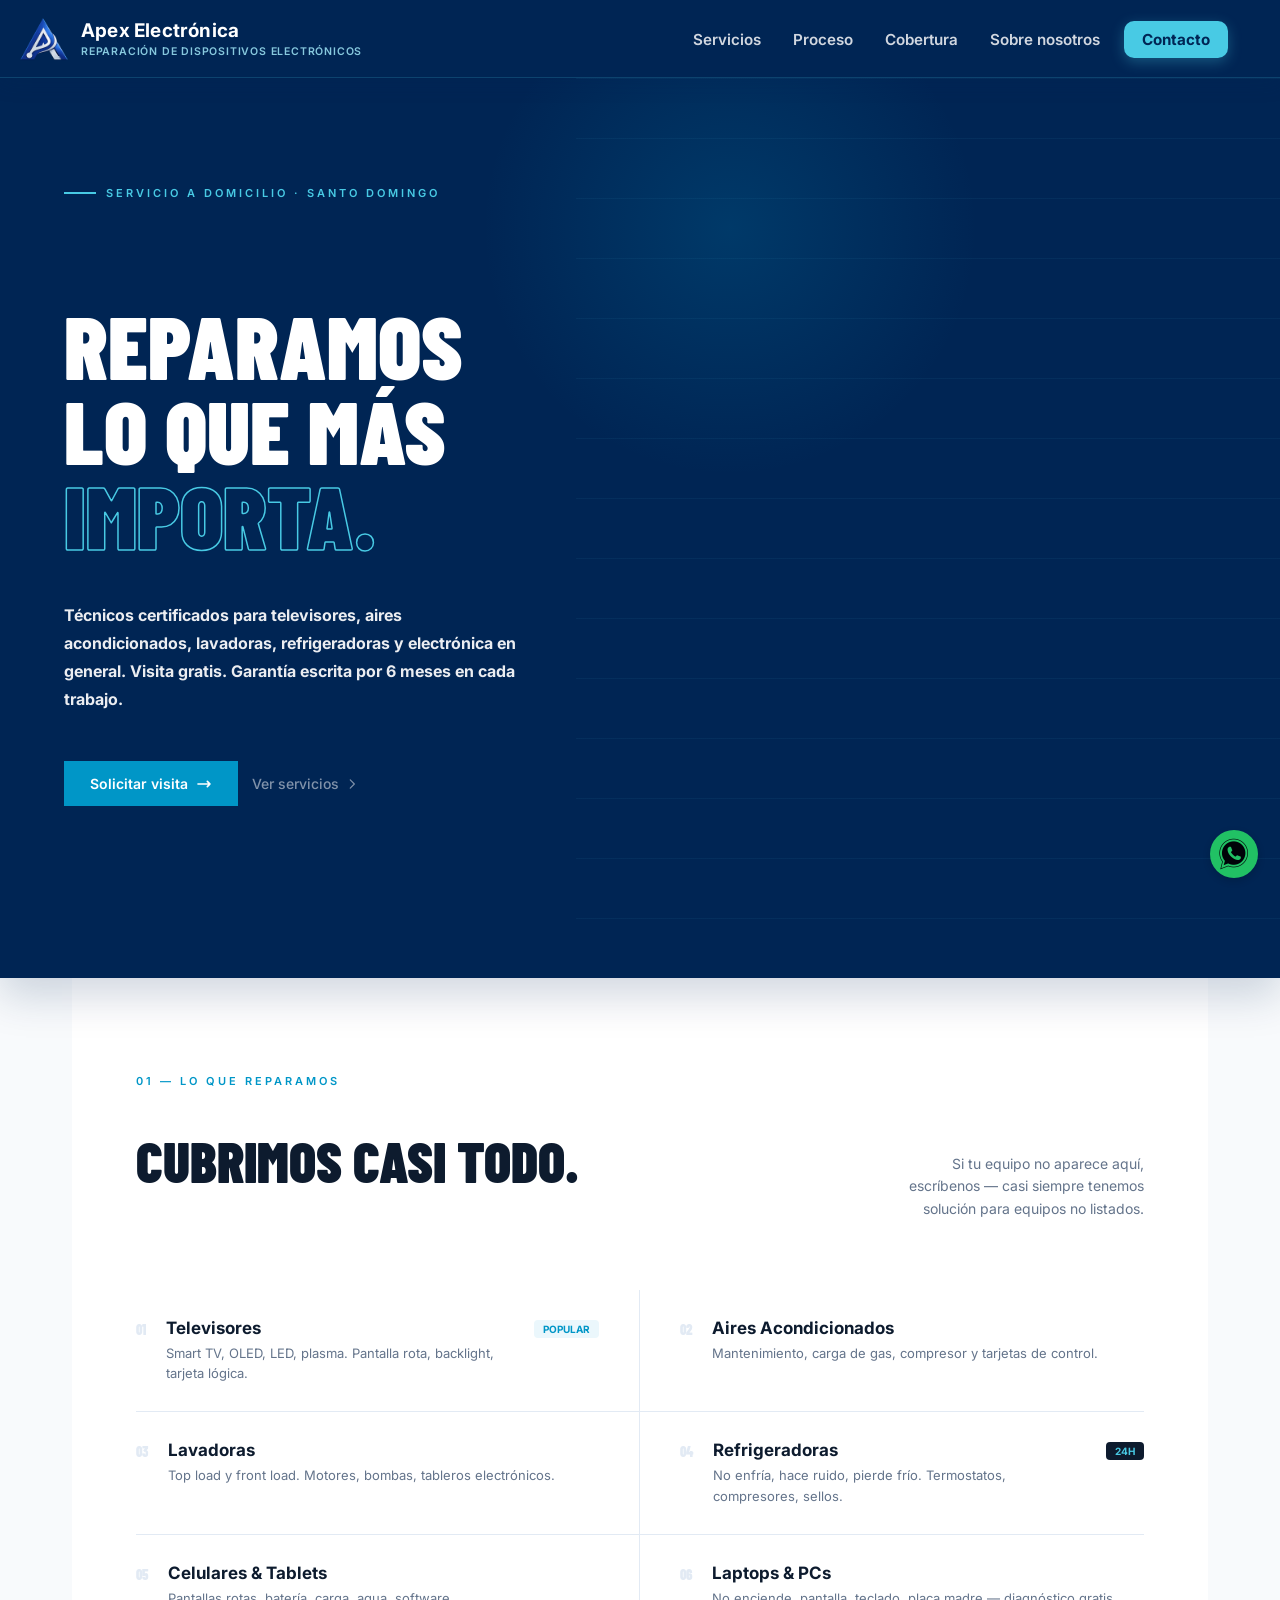
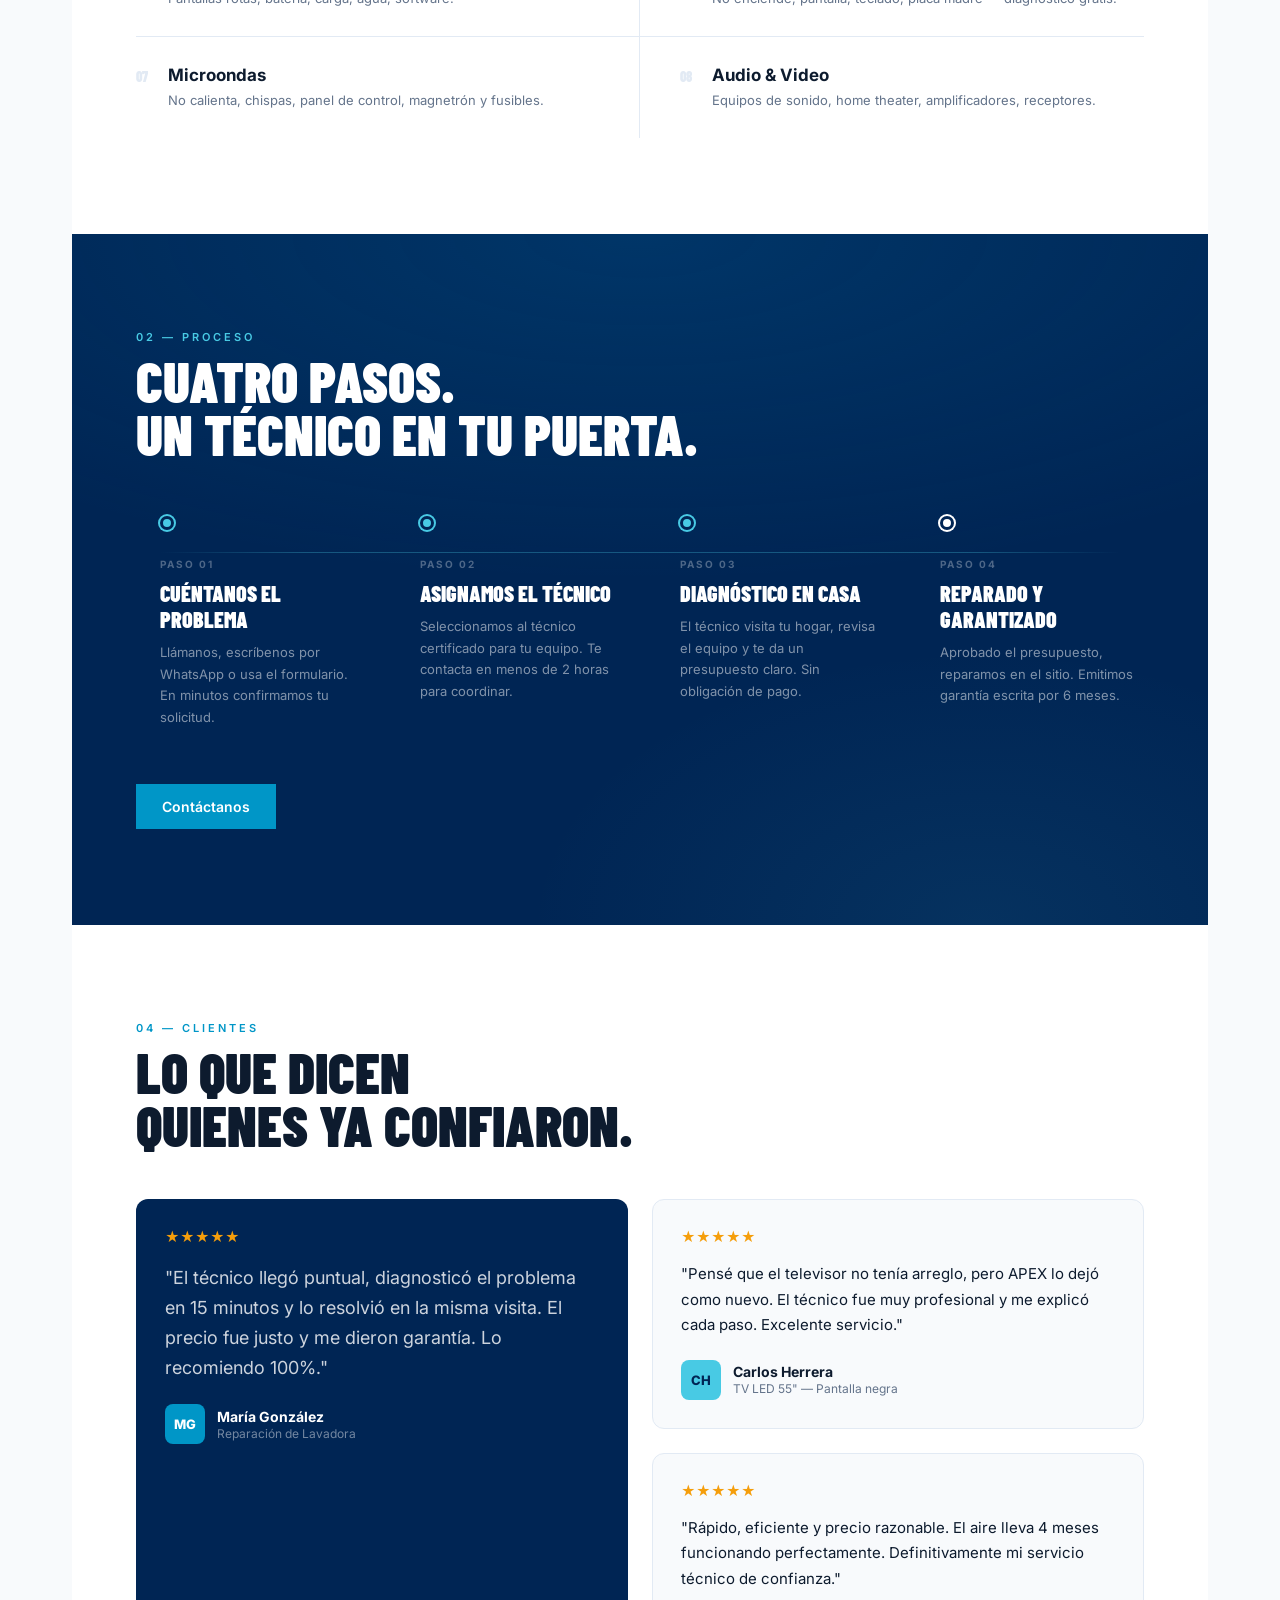
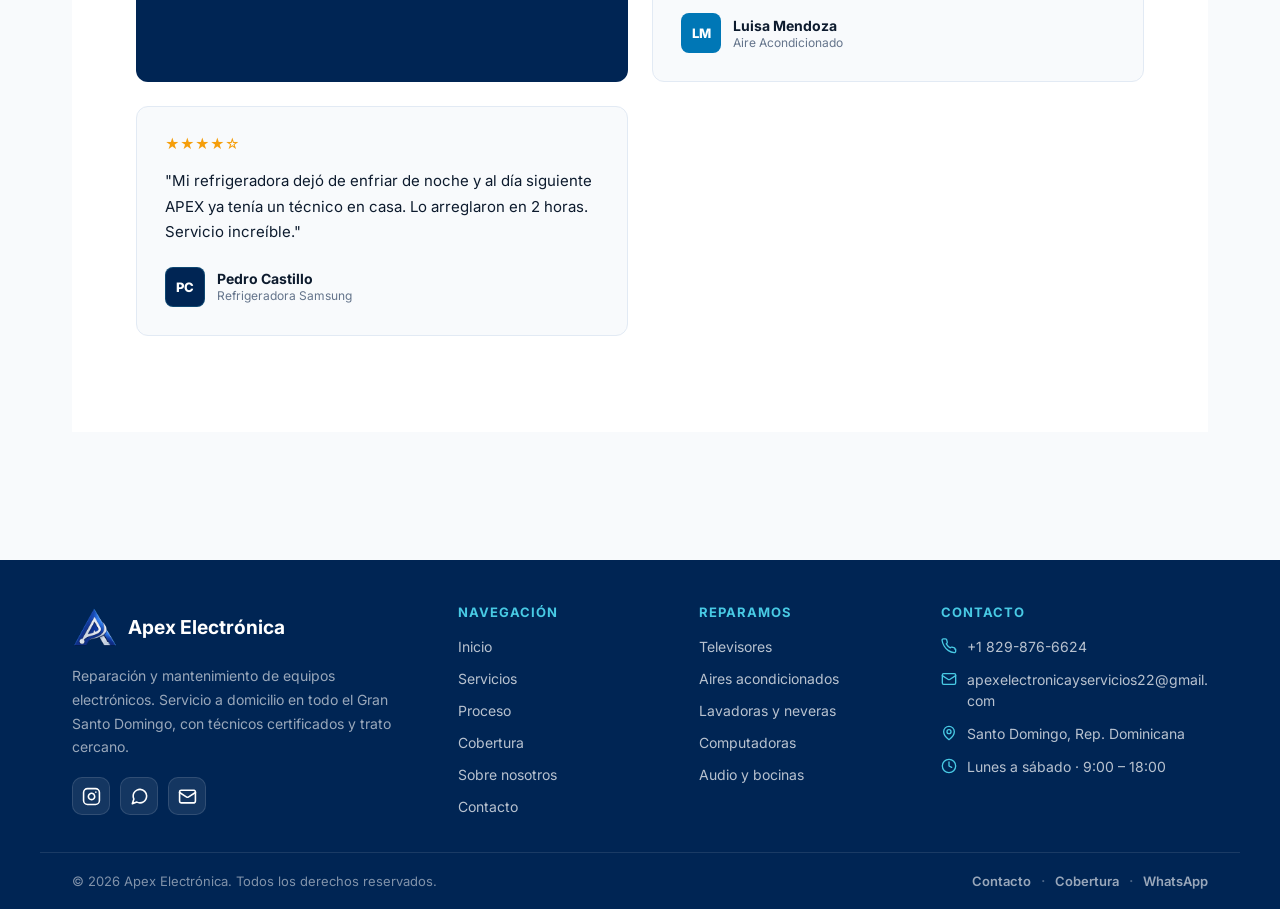
==== commit 8f0e201d: "CASI LINDOOOOOOO JAJKAJDASJDDJ" ====
--- a/index.html
+++ b/index.html
@@ -38,8 +38,8 @@
                         Solicitar visita 
                         <svg class="arrow-svg" width="16" height="16" fill="none" viewBox="0 0 24 24" stroke="currentColor" stroke-width="2.5"><path stroke-linecap="round" stroke-linejoin="round" d="M17 8l4 4m0 0l-4 4m4-4H3"/></svg>
                     </a>
-                    <a href="pages/tienda.html" class="btn-ghost">
-                        Ver tienda
+                    <a href="pages/servicios.html" class="btn-ghost">
+                        Ver servicios
                         <svg width="14" height="14" fill="none" viewBox="0 0 24 24" stroke="currentColor" stroke-width="2"><path stroke-linecap="round" stroke-linejoin="round" d="M9 5l7 7-7 7"/></svg>
                     </a>
                 </div>
@@ -77,10 +77,6 @@
             </div>
         </section>
 
-        <section class="store" id="tienda">
-            
-        </section>
-
         <section class="reviews" id="clientes">
             <div class="section-kicker">04 — Clientes</div>
             <h2 class="section-h2" style="margin-top:10px">Lo que dicen<br>quienes ya confiaron.</h2>
@@ -96,28 +92,5 @@
 
     <div id="footer-container"></div>
     <script src="js/script.js"></script>
-    <script>
-        // Funcionalidad del carrusel de tienda
-        let storePos = 0;
-        const storeStep = 1;
-        function scrollStore(dir) {
-            const track = document.getElementById('track');
-            if(!track) return;
-            const cards = track.querySelectorAll('.product-card');
-            if(!cards.length) return;
-            const card = cards[0];
-            const cardW = card.offsetWidth + 20;
-            const max = Math.max(0, cards.length - 4);
-            storePos = Math.max(0, Math.min(max, storePos + dir * storeStep));
-            track.style.transform = `translateX(-${storePos * cardW}px)`;
-        }
-        // Filtro simple para los pills
-        document.querySelectorAll('.pill').forEach(btn => {
-            btn.addEventListener('click', function() {
-                document.querySelectorAll('.pill').forEach(p => p.classList.remove('on'));
-                this.classList.add('on');
-            });
-        });
-    </script>
 </body>
 </html>
--- a/css/styles.css
+++ b/css/styles.css
@@ -18,31 +18,20 @@
 
 .menu-toggle {
     display: none;
-    flex-direction: column;
+    align-items: center;
     justify-content: center;
-    gap: 5px;
     width: 44px;
     height: 44px;
     padding: 0;
     background: rgba(255, 255, 255, 0.08);
     border: 1px solid rgba(255, 255, 255, 0.15);
     border-radius: 11px;
+    color: #fff;
     cursor: pointer;
-}
-
-.menu-toggle span {
-    display: block;
-    width: 20px;
-    height: 2px;
-    margin: 0 auto;
-    background: #fff;
-    border-radius: 2px;
-    transition: transform 0.3s ease, opacity 0.2s ease;
-}
-
-.menu-toggle.active span:nth-child(1) { transform: translateY(7px) rotate(45deg); }
-.menu-toggle.active span:nth-child(2) { opacity: 0; }
-.menu-toggle.active span:nth-child(3) { transform: translateY(-7px) rotate(-45deg); }
+    transition: background-color 0.2s ease;
+}
+
+.menu-toggle:hover { background: rgba(255, 255, 255, 0.16); }
 
 html {
 color: var(--text);
@@ -85,6 +74,7 @@
     display: flex;
     align-items: center;
     gap: 10px;
+    margin-left: auto;
 }
 
 nav ul {
@@ -121,9 +111,31 @@
     color: var(--accent);
 }
 
-.nav-cta {
-    display: none;
-}
+/* Enlace Contacto como botón CTA */
+nav a.nav-cta-link,
+nav a.nav-cta-link.active {
+    background: var(--accent);
+    color: var(--primary);
+    font-weight: 700;
+    margin-left: 6px;
+    padding: 9px 18px;
+    box-shadow: 0 4px 14px rgba(72, 202, 228, 0.3);
+}
+
+nav a.nav-cta-link:hover {
+    background: #fff;
+    color: var(--primary);
+    box-shadow: 0 6px 18px rgba(72, 202, 228, 0.4);
+}
+
+.nav-cta { display: none; }
+.nav-head,
+.nav-foot { display: none; }
+.nav-overlay { display: none; }
+
+/* bloqueo de scroll cuando el menú lateral está abierto */
+body.menu-open { overflow: hidden; }
+body.menu-open .btn-whatsapp { display: none; }
 
 /* ---------- BREADCRUMB / INDICADOR DE PÁGINA ---------- */
 .breadcrumb {
@@ -173,10 +185,10 @@
 .footer-top {
     max-width: 1200px;
     margin: 0 auto;
-    padding: 48px 32px 36px;
+    padding: 44px 32px 36px;
     display: grid;
-    grid-template-columns: 1.7fr 1fr 1.5fr;
-    gap: 40px;
+    grid-template-columns: 1.7fr 1fr 1fr 1.3fr;
+    gap: 36px;
 }
 
 .footer-logo {
@@ -290,6 +302,21 @@
 }
 
 .footer-cta:hover { color: #fff; }
+
+.footer-bottom-links {
+    display: flex;
+    align-items: center;
+    gap: 10px;
+}
+.footer-bottom-links a {
+    color: rgba(255, 255, 255, 0.6);
+    font-size: 13px;
+    font-weight: 600;
+    text-decoration: none;
+    transition: color 0.2s ease;
+}
+.footer-bottom-links a:hover { color: var(--accent); }
+.fb-dot { color: rgba(255, 255, 255, 0.3); }
 
 a {
     color:  var(--secondary);
@@ -482,8 +509,8 @@
 
 .btn-whatsapp {
     position: fixed;
-    bottom: 20px;
-    right: 20px;
+    bottom: 22px;
+    right: 22px;
 
     z-index: 9999;
     width: 3rem;
@@ -494,21 +521,22 @@
     justify-content: center;
 
     background-color: #25D366;
-    padding: 7px;
+    padding: 8px;
     border-radius: 50%;
 
-    transition: all 0.3s ease;
-    box-shadow: 0 4px 15px rgba(37, 211, 102, 0.3);
+    opacity: 0.9;
+    box-shadow: 0 3px 10px rgba(0, 0, 0, 0.18);
+    transition: opacity 0.25s ease, transform 0.25s ease;
 }
 
 .btn-whatsapp:hover {
-    background-color: #1DA851;
-    box-shadow: 0 6px 20px rgba(29, 168, 81, 0.4);
+    opacity: 1;
+    transform: translateY(-2px);
 }
 
 #WS-img {
-height: 100%;
-width: 100%;
-object-fit: contain;
-}
-
+    height: 100%;
+    width: 100%;
+    object-fit: contain;
+}
+
--- a/css/responsive.css
+++ b/css/responsive.css
@@ -36,50 +36,72 @@
     #logo-text strong { font-size: 0.98rem; }
     #logo-text span { font-size: 0.62rem; letter-spacing: 0.6px; }
 
+    /* Overlay oscuro detrás del drawer */
+    .nav-overlay {
+        display: block;
+        position: fixed;
+        inset: 0;
+        background: rgba(2, 12, 27, 0.55);
+        opacity: 0;
+        visibility: hidden;
+        transition: opacity 0.32s ease, visibility 0.32s ease;
+        z-index: 1500;
+    }
+    .nav-overlay.active { opacity: 1; visibility: visible; }
+
+    /* Drawer lateral (entra desde la derecha) */
     nav {
-        display: none;
-        position: absolute;
-        top: 100%;
-        left: 0;
-        width: 100%;
+        position: fixed;
+        top: 0;
+        right: 0;
+        height: 100vh;
+        height: 100dvh;
+        width: min(330px, 86vw);
         flex-direction: column;
         align-items: stretch;
         gap: 0;
-        background: var(--primary);
-        padding: 12px 16px 18px;
-        border-top: 1px solid rgba(72, 202, 228, 0.15);
-        box-shadow: 0 16px 30px rgba(0, 0, 0, 0.28);
-        z-index: 9999;
-    }
-
-    nav.active {
+        background: linear-gradient(180deg, #002554 0%, #013a6b 100%);
+        border-left: 1px solid rgba(72, 202, 228, 0.2);
+        box-shadow: -18px 0 44px rgba(0, 0, 0, 0.4);
+        padding: 16px 18px 24px;
+        z-index: 1600;
+        transform: translateX(105%);
+        transition: transform 0.4s cubic-bezier(0.4, 0, 0.2, 1);
+        overflow-y: auto;
+        overscroll-behavior: contain;
+    }
+    nav.active { transform: translateX(0); }
+
+    /* cabecera del drawer */
+    .nav-head {
         display: flex;
-        animation: navDrop 0.3s cubic-bezier(0.22, 0.61, 0.36, 1) both;
-    }
-
-    /* el panel baja con un fundido */
-    @keyframes navDrop {
-        from { opacity: 0; transform: translateY(-14px); }
-        to   { opacity: 1; transform: none; }
-    }
-
-    /* cada enlace entra escalonado */
-    nav.active ul li,
-    nav.active .nav-cta {
-        opacity: 0;
-        animation: navItemIn 0.45s cubic-bezier(0.22, 0.61, 0.36, 1) forwards;
-    }
-    nav.active ul li:nth-child(1) { animation-delay: 0.07s; }
-    nav.active ul li:nth-child(2) { animation-delay: 0.13s; }
-    nav.active ul li:nth-child(3) { animation-delay: 0.19s; }
-    nav.active ul li:nth-child(4) { animation-delay: 0.25s; }
-    nav.active ul li:nth-child(5) { animation-delay: 0.31s; }
-    nav.active .nav-cta { animation-delay: 0.38s; }
-
-    @keyframes navItemIn {
-        from { opacity: 0; transform: translateX(-16px); }
-        to   { opacity: 1; transform: none; }
-    }
+        align-items: center;
+        justify-content: space-between;
+        padding-bottom: 16px;
+        margin-bottom: 8px;
+        border-bottom: 1px solid rgba(255, 255, 255, 0.1);
+    }
+    .nav-head span {
+        color: rgba(255, 255, 255, 0.55);
+        font-size: 12px;
+        font-weight: 700;
+        text-transform: uppercase;
+        letter-spacing: 1.2px;
+    }
+    .nav-close {
+        display: flex;
+        align-items: center;
+        justify-content: center;
+        width: 40px;
+        height: 40px;
+        border-radius: 10px;
+        background: rgba(255, 255, 255, 0.08);
+        border: 1px solid rgba(255, 255, 255, 0.15);
+        color: #fff;
+        cursor: pointer;
+        transition: background-color 0.2s ease;
+    }
+    .nav-close:hover { background: rgba(255, 255, 255, 0.18); }
 
     nav ul {
         flex-direction: column;
@@ -87,19 +109,25 @@
         gap: 4px;
         width: 100%;
     }
-
     nav a {
         display: block;
+        padding: 14px;
+        border-radius: 12px;
+        font-size: 1.02rem;
+    }
+
+    /* CTA Contacto dentro del drawer: botón completo y centrado */
+    nav a.nav-cta-link,
+    nav a.nav-cta-link.active {
+        margin: 10px 0 0;
+        padding: 14px;
         text-align: center;
-        padding: 13px;
-        border-radius: 12px;
-        font-size: 1rem;
     }
 
     .nav-cta {
         display: block;
         text-align: center;
-        margin-top: 10px;
+        margin-top: 14px;
         padding: 14px;
         background: var(--secondary);
         color: #fff;
@@ -108,8 +136,55 @@
         text-decoration: none;
         transition: background-color 0.2s ease, color 0.2s ease;
     }
-
     .nav-cta:hover { background: var(--accent); color: var(--primary); }
+
+    /* pie del drawer: redes */
+    .nav-foot {
+        display: block;
+        margin-top: auto;
+        padding-top: 22px;
+    }
+    .nav-foot-label {
+        display: block;
+        color: rgba(255, 255, 255, 0.5);
+        font-size: 11px;
+        font-weight: 700;
+        text-transform: uppercase;
+        letter-spacing: 1px;
+        margin-bottom: 11px;
+    }
+    .nav-social { display: flex; gap: 10px; }
+    .nav-social a {
+        width: 40px;
+        height: 40px;
+        border-radius: 10px;
+        display: flex;
+        align-items: center;
+        justify-content: center;
+        background: rgba(255, 255, 255, 0.08);
+        border: 1px solid rgba(255, 255, 255, 0.14);
+        color: #fff;
+        transition: background-color 0.2s ease, color 0.2s ease, transform 0.2s ease;
+    }
+    .nav-social a:hover { background: var(--accent); color: var(--primary); transform: translateY(-2px); }
+
+    /* entrada escalonada de los enlaces al abrir */
+    nav.active ul li,
+    nav.active .nav-cta {
+        opacity: 0;
+        animation: navItemIn 0.45s cubic-bezier(0.22, 0.61, 0.36, 1) forwards;
+    }
+    nav.active ul li:nth-child(1) { animation-delay: 0.14s; }
+    nav.active ul li:nth-child(2) { animation-delay: 0.20s; }
+    nav.active ul li:nth-child(3) { animation-delay: 0.26s; }
+    nav.active ul li:nth-child(4) { animation-delay: 0.32s; }
+    nav.active ul li:nth-child(5) { animation-delay: 0.38s; }
+    nav.active .nav-cta { animation-delay: 0.44s; }
+
+    @keyframes navItemIn {
+        from { opacity: 0; transform: translateX(18px); }
+        to   { opacity: 1; transform: none; }
+    }
 
     .breadcrumb-in { padding: 10px 18px; }
 }
@@ -122,10 +197,10 @@
     }
 
     .btn-whatsapp {
-        width: 2.7rem;
-        height: 2.7rem;
-        bottom: 14px;
-        right: 20px;
+        width: 3rem;
+        height: 3rem;
+        bottom: 18px;
+        right: 18px;
     }
 
 }
@@ -186,25 +261,36 @@
         font-size: 1.1rem;
     }
 
+    /* Footer móvil: limpio, alineado a la izquierda, solo lo esencial */
     .footer-top {
         grid-template-columns: 1fr;
-        padding: 40px 22px 28px;
-        gap: 30px;
-    }
-
-    .footer-brand p { max-width: none; }
+        padding: 34px 24px 24px;
+        gap: 26px;
+        text-align: left;
+    }
+
+    .footer-logo { justify-content: flex-start; }
+    .footer-brand p { display: none; }          /* descripción larga fuera en móvil */
+    .footer-social { justify-content: flex-start; }
+
+    .footer-col--repara { display: none; }       /* lista de equipos fuera en móvil */
+
+    .footer-col ul { align-items: flex-start; }
+    .footer-contact-list li { justify-content: flex-start; }
 
     .footer-bottom {
         flex-direction: column;
-        text-align: center;
-        padding: 18px 22px;
+        align-items: flex-start;
+        text-align: left;
+        gap: 10px;
+        padding: 18px 24px;
     }
 
     .btn-whatsapp {
-        width: 2.7rem;
-        height: 2.7rem;
-        bottom: 14px;
-        right: 40px;
+        width: 2.9rem;
+        height: 2.9rem;
+        bottom: 16px;
+        right: 16px;
     }
 
 }
@@ -212,6 +298,10 @@
 /* ---------- MÓVIL (≤ 440px) ---------- */
 @media (max-width: 440px) {
     .beneficios {
+        grid-template-columns: 1fr;
+    }
+
+    .footer-top {
         grid-template-columns: 1fr;
     }
 
@@ -311,3 +401,20 @@
     .pr-garantia, .pr-horario { padding: 26px 22px; }
     .pr-cta { padding: 44px 22px; }
 }
+
+/* ===========================================================
+   SERVICIOS
+   =========================================================== */
+@media (max-width: 920px) {
+    .svc-grid3 { grid-template-columns: 1fr 1fr; }
+    .svc-devices { grid-template-columns: 1fr 1fr; }
+}
+
+@media (max-width: 680px) {
+    .svc-hero { padding: 3.5rem 1.5rem; }
+    .svc-actions { flex-direction: column; }
+    .svc-btn { justify-content: center; }
+    .svc-grid3 { grid-template-columns: 1fr; }
+    .svc-devices { grid-template-columns: 1fr; }
+    .svc-cta { padding: 44px 22px; }
+}
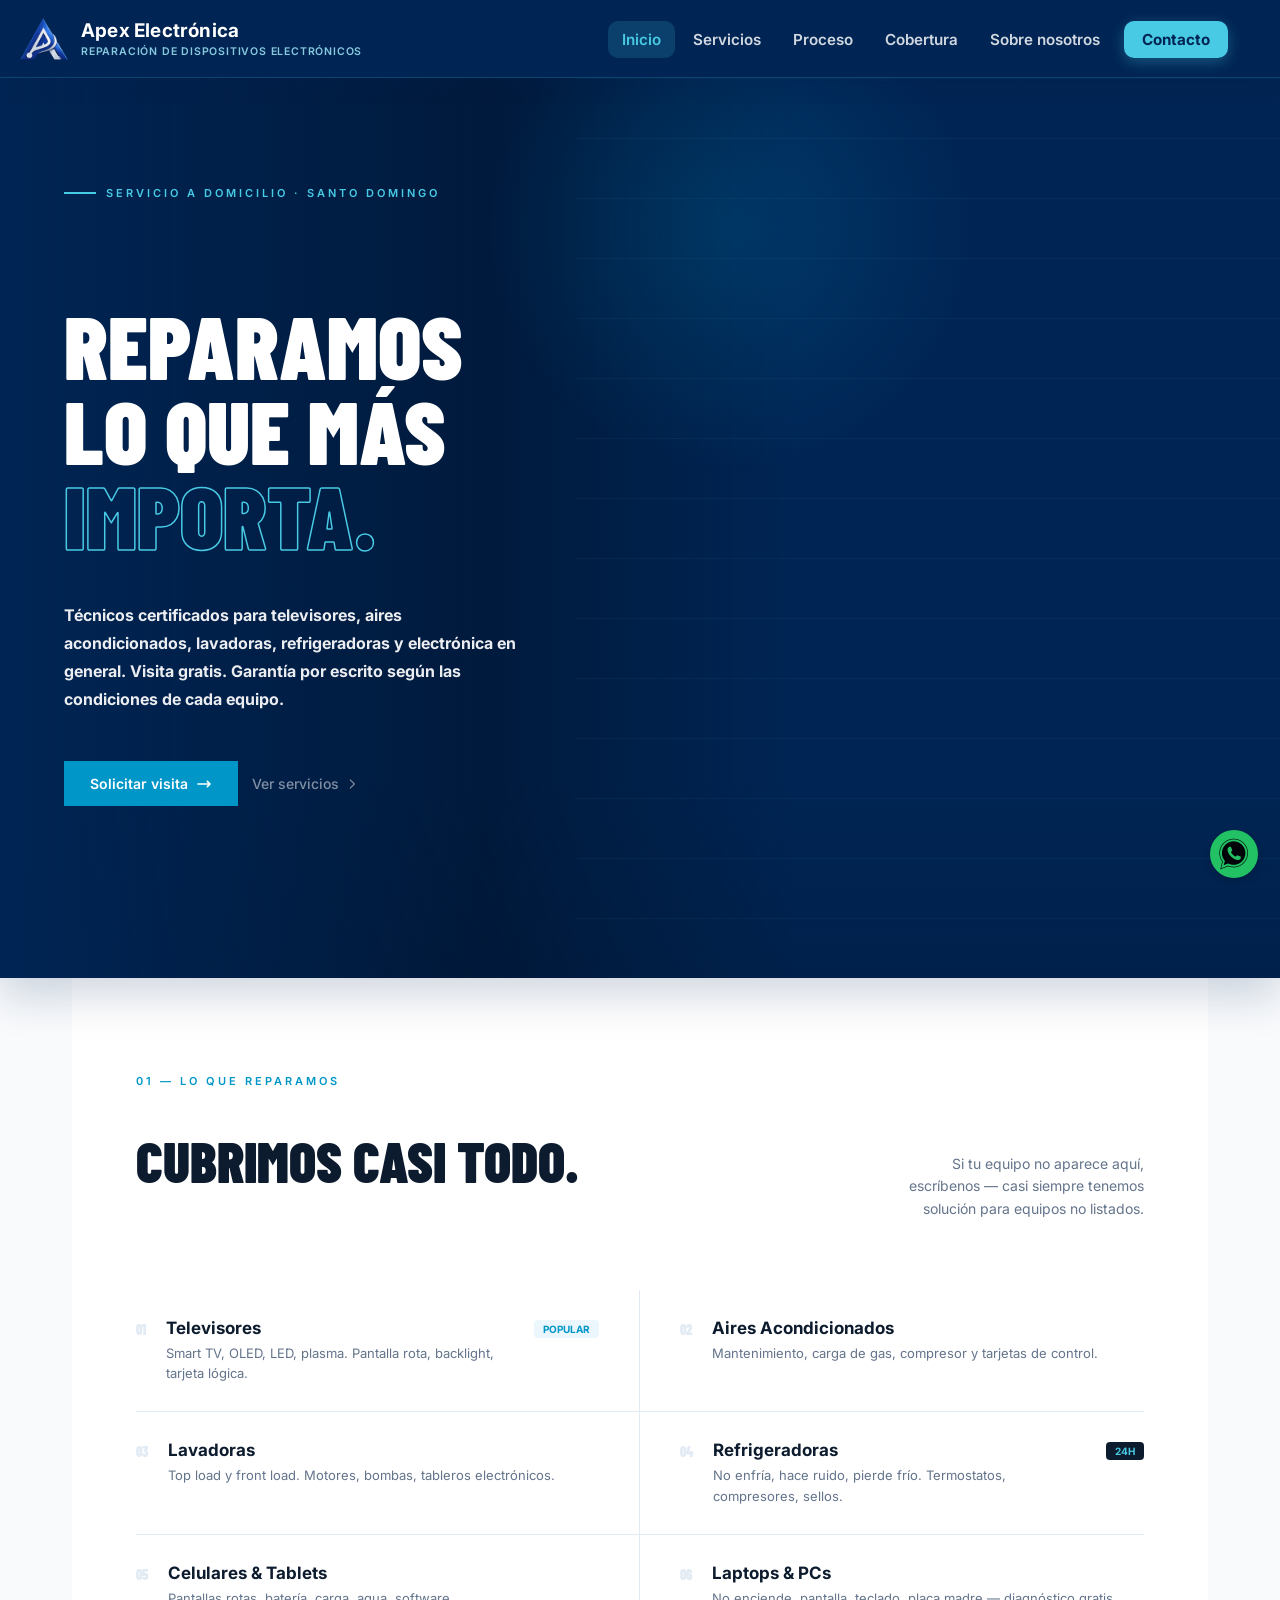
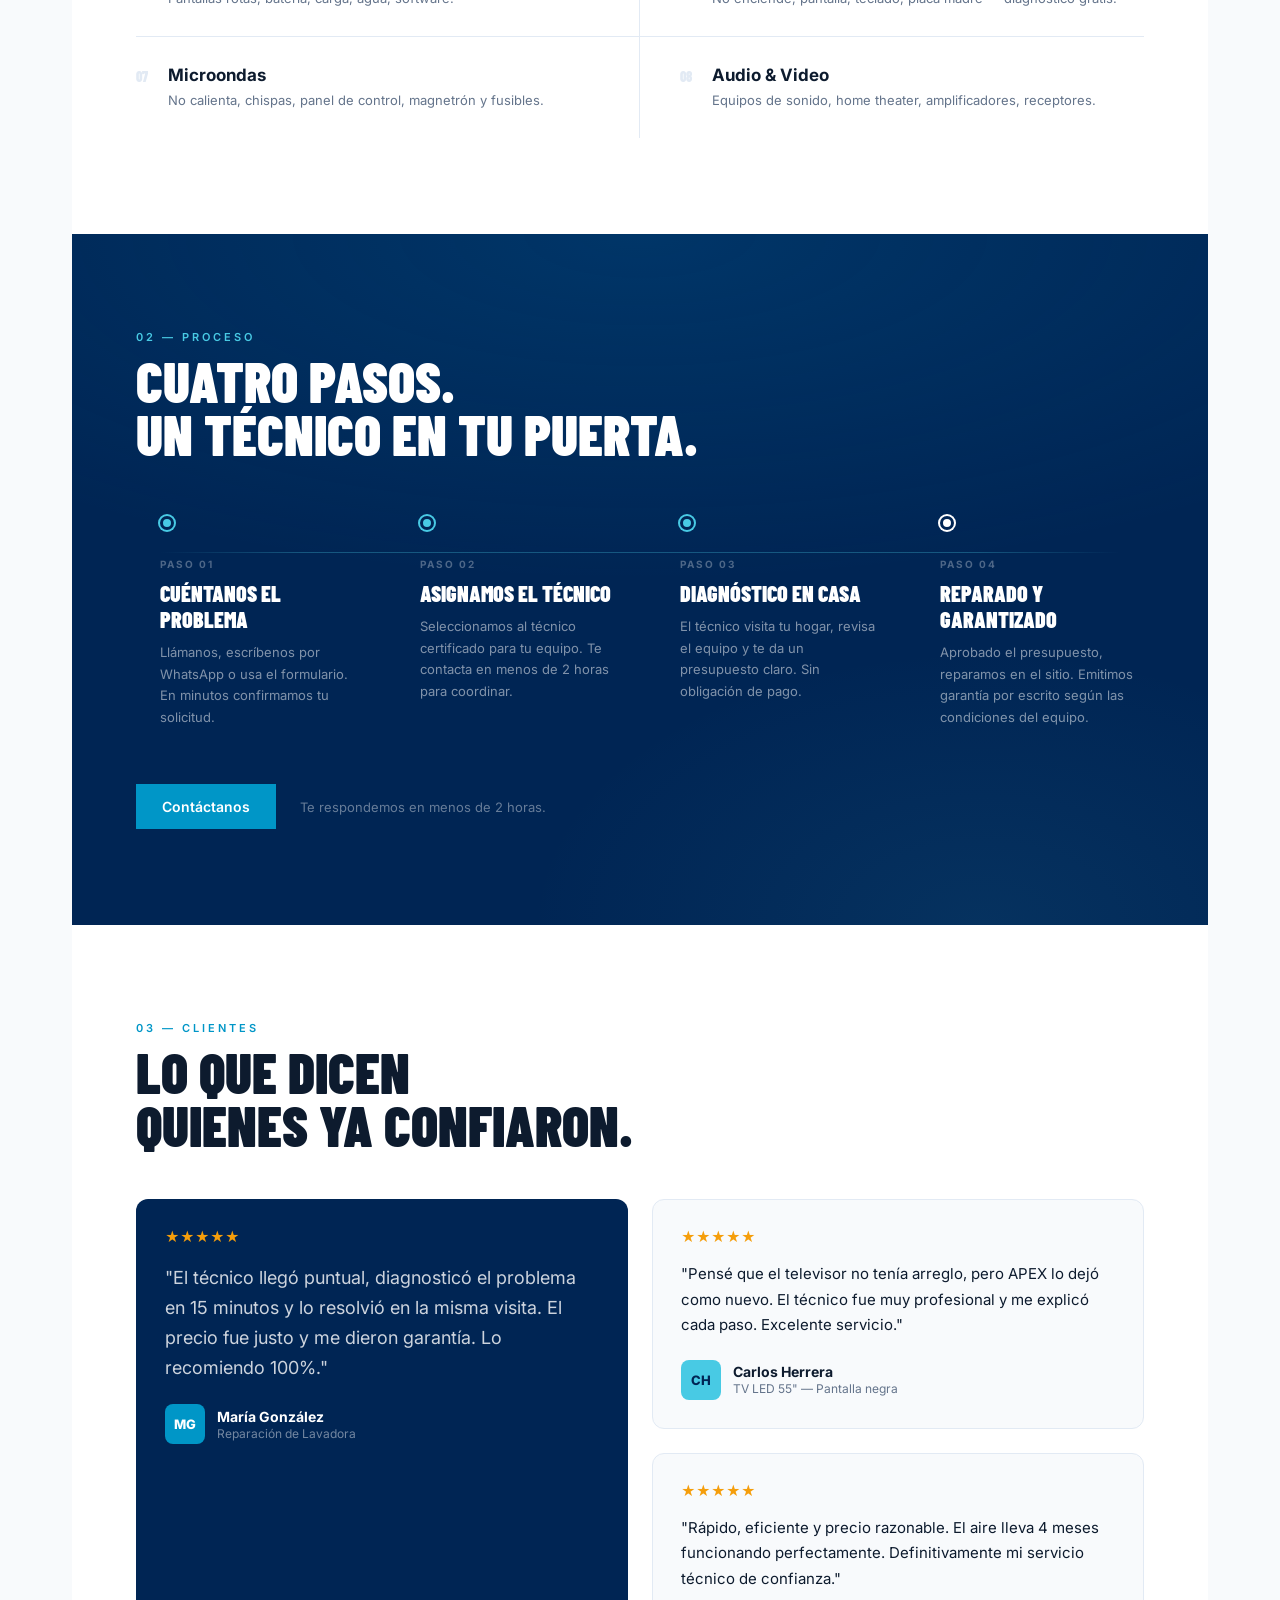
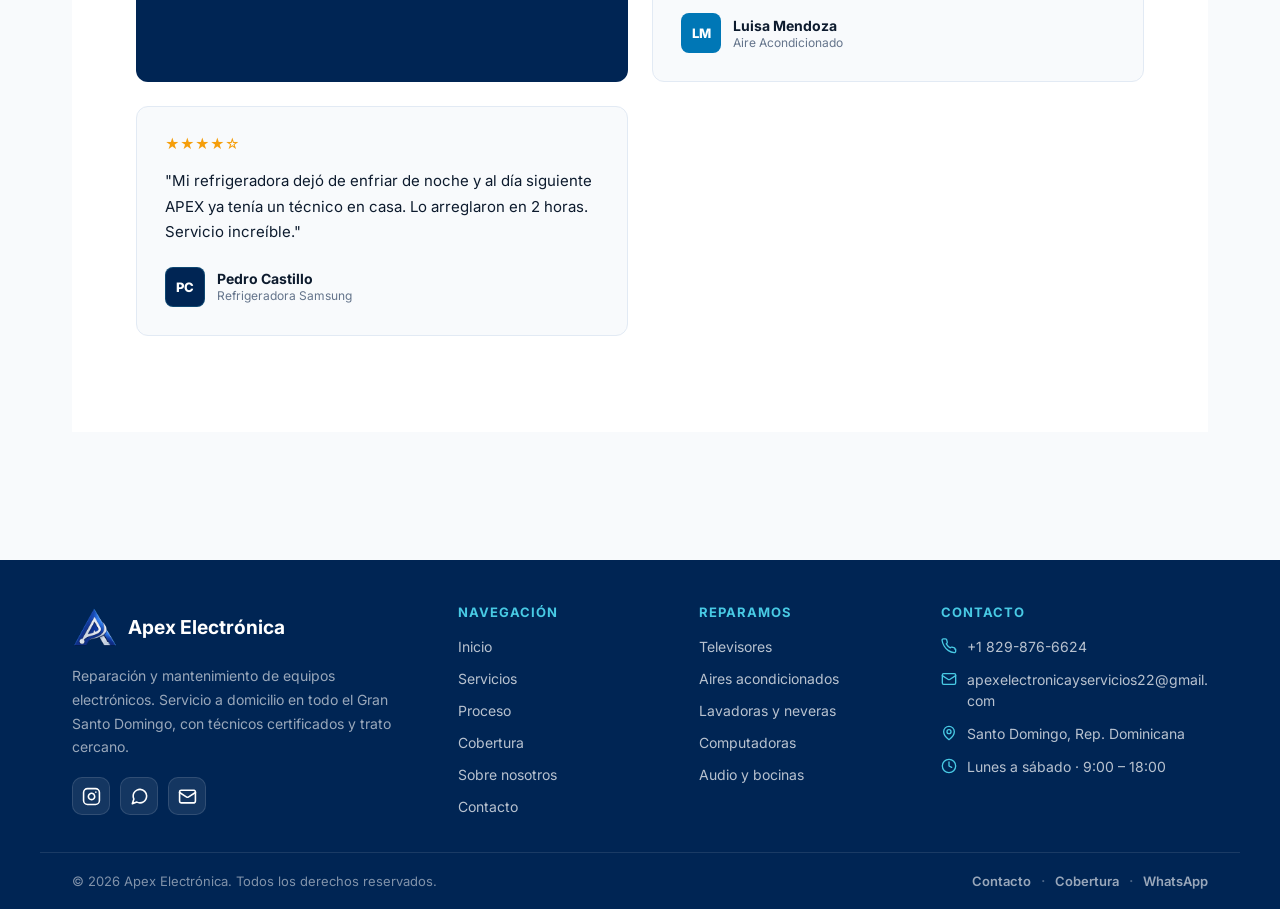
==== commit 25e7724a: "Besho" ====
--- a/index.html
+++ b/index.html
@@ -14,10 +14,24 @@
 </head>
 <body>
 
+    <!-- filtro de nitidez para recuperar definición del video del hero -->
+    <svg width="0" height="0" style="position:absolute" aria-hidden="true">
+        <filter id="hero-sharpen">
+            <feConvolveMatrix order="3" preserveAlpha="true"
+                kernelMatrix="-0.12 -0.12 -0.12 -0.12 1.96 -0.12 -0.12 -0.12 -0.12"/>
+        </filter>
+    </svg>
+
     <div id="header-container"></div>
     <main>
 
         <section class="hero" id="inicio">
+            <div class="hero-bg">
+                <video class="hero-video" autoplay muted loop playsinline preload="metadata">
+                    <source src="video/hero.mp4" type="video/mp4">
+                </video>
+                <div class="hero-bg-overlay"></div>
+            </div>
             <div class="hero-lines"></div>
             <div class="hero-glow"></div>
             <div class="hero-left">
@@ -31,11 +45,11 @@
                     <span class="line-alt">importa.</span>
                 </h1>
                 <p class="hero-sub">
-                    Técnicos certificados para televisores, aires acondicionados, lavadoras, refrigeradoras y electrónica en general. Visita gratis. Garantía escrita por 6 meses en cada trabajo.
+                    Técnicos certificados para televisores, aires acondicionados, lavadoras, refrigeradoras y electrónica en general. Visita gratis. Garantía por escrito según las condiciones de cada equipo.
                 </p>
                 <div class="hero-cta">
                     <a href="pages/contacto.html" class="btn-fill">
-                        Solicitar visita 
+                        Solicitar visita
                         <svg class="arrow-svg" width="16" height="16" fill="none" viewBox="0 0 24 24" stroke="currentColor" stroke-width="2.5"><path stroke-linecap="round" stroke-linejoin="round" d="M17 8l4 4m0 0l-4 4m4-4H3"/></svg>
                     </a>
                     <a href="pages/servicios.html" class="btn-ghost">
@@ -71,14 +85,14 @@
                     <div class="step-card"><div class="step-dot"></div><div class="step-n">Paso 01</div><div class="step-title">Cuéntanos el problema</div><div class="step-desc">Llámanos, escríbenos por WhatsApp o usa el formulario. En minutos confirmamos tu solicitud.</div></div>
                     <div class="step-card"><div class="step-dot"></div><div class="step-n">Paso 02</div><div class="step-title">Asignamos el técnico</div><div class="step-desc">Seleccionamos al técnico certificado para tu equipo. Te contacta en menos de 2 horas para coordinar.</div></div>
                     <div class="step-card"><div class="step-dot"></div><div class="step-n">Paso 03</div><div class="step-title">Diagnóstico en casa</div><div class="step-desc">El técnico visita tu hogar, revisa el equipo y te da un presupuesto claro. Sin obligación de pago.</div></div>
-                    <div class="step-card" style="padding-right:0"><div class="step-dot" style="background:#fff;box-shadow:0 0 0 2px #fff"></div><div class="step-n">Paso 04</div><div class="step-title">Reparado y garantizado</div><div class="step-desc">Aprobado el presupuesto, reparamos en el sitio. Emitimos garantía escrita por 6 meses.</div></div>
+                    <div class="step-card" style="padding-right:0"><div class="step-dot" style="background:#fff;box-shadow:0 0 0 2px #fff"></div><div class="step-n">Paso 04</div><div class="step-title">Reparado y garantizado</div><div class="step-desc">Aprobado el presupuesto, reparamos en el sitio. Emitimos garantía por escrito según las condiciones del equipo.</div></div>
                 </div>
-                <div class="how-cta-row"><a href="pages/contacto.html" class="btn-fill">Contáctanos</a><span class="how-cta-note"></span></div>
+                <div class="how-cta-row"><a href="pages/contacto.html" class="btn-fill">Contáctanos</a><span class="how-cta-note">Te respondemos en menos de 2 horas.</span></div>
             </div>
         </section>
 
         <section class="reviews" id="clientes">
-            <div class="section-kicker">04 — Clientes</div>
+            <div class="section-kicker">03 — Clientes</div>
             <h2 class="section-h2" style="margin-top:10px">Lo que dicen<br>quienes ya confiaron.</h2>
             <div class="reviews-grid">
                 <div class="review-card"><div class="rv-stars">★★★★★</div><p class="rv-text" style="font-size:18px;line-height:1.65">"El técnico llegó puntual, diagnosticó el problema en 15 minutos y lo resolvió en la misma visita. El precio fue justo y me dieron garantía. Lo recomiendo 100%."</p><div class="rv-foot"><div class="rv-avatar" style="background:var(--sky)">MG</div><div><div class="rv-name">María González</div><div class="rv-meta">Reparación de Lavadora </div></div></div></div>
@@ -92,5 +106,29 @@
 
     <div id="footer-container"></div>
     <script src="js/script.js"></script>
+    <script>
+    // Parallax: el video del hero baja un poco más lento que el scroll
+    (function () {
+        var bg = document.querySelector('.hero-bg');
+        var hero = document.getElementById('inicio');
+        if (!bg || !hero) return;
+        if (window.matchMedia('(prefers-reduced-motion: reduce)').matches) return;
+
+        var ticking = false;
+        function update() {
+            var y = window.scrollY || window.pageYOffset;
+            if (hero.getBoundingClientRect().bottom > 0) {
+                var max = hero.offsetHeight * 0.26;
+                var shift = Math.min(y * 0.5, max);
+                bg.style.transform = 'translate3d(0,' + shift.toFixed(1) + 'px,0)';
+            }
+            ticking = false;
+        }
+        window.addEventListener('scroll', function () {
+            if (!ticking) { requestAnimationFrame(update); ticking = true; }
+        }, { passive: true });
+        update();
+    })();
+    </script>
 </body>
 </html>
--- a/css/index.css
+++ b/css/index.css
@@ -31,6 +31,7 @@
     background: var(--navy);
     display: grid;
     grid-template-columns: 1fr;
+    align-items: center;
     gap: 0;
     padding: 72px 0 80px;
     position: relative;
@@ -42,6 +43,54 @@
     -webkit-border-radius: 0 !important;
 }
 
+/* ---- Video de fondo a pantalla completa ---- */
+.hero-bg {
+    position: absolute;
+    left: 0;
+    right: 0;
+    top: -28%;
+    height: 156%;
+    z-index: 0;
+    overflow: hidden;
+    will-change: transform;
+}
+
+/* El video ocupa la mitad derecha del hero y se funde con el navy
+   por la izquierda, arriba y abajo (bordes suaves, sin cortes duros) */
+.hero-video {
+    position: absolute;
+    top: 0;
+    right: 0;
+    height: 100%;
+    width: 52%;
+    object-fit: cover;
+    object-position: center;
+    /* sharpen (SVG) + ligero ajuste de color para ganar definición */
+    filter: url(#hero-sharpen) brightness(0.97) saturate(1.18) contrast(1.07);
+    -webkit-mask-image:
+        linear-gradient(90deg, transparent 0%, rgba(0, 0, 0, 0.5) 14%, #000 34%),
+        linear-gradient(180deg, transparent 0%, #000 14%, #000 86%, transparent 100%);
+    -webkit-mask-composite: source-in;
+            mask-image:
+        linear-gradient(90deg, transparent 0%, rgba(0, 0, 0, 0.5) 14%, #000 34%),
+        linear-gradient(180deg, transparent 0%, #000 14%, #000 86%, transparent 100%);
+            mask-composite: intersect;
+}
+
+/* leve oscurecido para integrar el video con el hero y dar contraste al texto */
+.hero-bg-overlay {
+    position: absolute;
+    inset: 0;
+    background:
+        linear-gradient(90deg, var(--navy) 0%, rgba(0, 18, 42, 0.55) 38%, transparent 62%),
+        linear-gradient(0deg, rgba(0, 18, 42, 0.45) 0%, transparent 32%, transparent 80%, rgba(0, 18, 42, 0.3) 100%);
+}
+
+/* el texto y decoraciones quedan por encima del video */
+.hero-left { z-index: 2; }
+.hero-lines,
+.hero-glow { z-index: 1; }
+
 .hero-lines {
     position: absolute;
     top: 0;
@@ -764,9 +813,23 @@
     .hero {
         grid-template-columns: 1fr;
     }
-    
-    .hero-right {
-        display: none;
+
+    /* en móvil el video vertical llena toda la pantalla */
+    .hero-video {
+        top: 50%;
+        left: 50%;
+        right: auto;
+        width: 100%;
+        height: 100%;
+        transform: translate(-50%, -50%);
+        object-position: center 32%;
+        -webkit-mask-image: none;
+                mask-image: none;
+    }
+
+    .hero-bg-overlay {
+        background:
+            linear-gradient(0deg, rgba(0, 18, 42, 0.82) 0%, rgba(0, 18, 42, 0.25) 45%, rgba(0, 18, 42, 0.55) 100%);
     }
     
     .services .section-head {
--- a/css/responsive.css
+++ b/css/responsive.css
@@ -179,6 +179,7 @@
     nav.active ul li:nth-child(3) { animation-delay: 0.26s; }
     nav.active ul li:nth-child(4) { animation-delay: 0.32s; }
     nav.active ul li:nth-child(5) { animation-delay: 0.38s; }
+    nav.active ul li:nth-child(6) { animation-delay: 0.44s; }
     nav.active .nav-cta { animation-delay: 0.44s; }
 
     @keyframes navItemIn {
